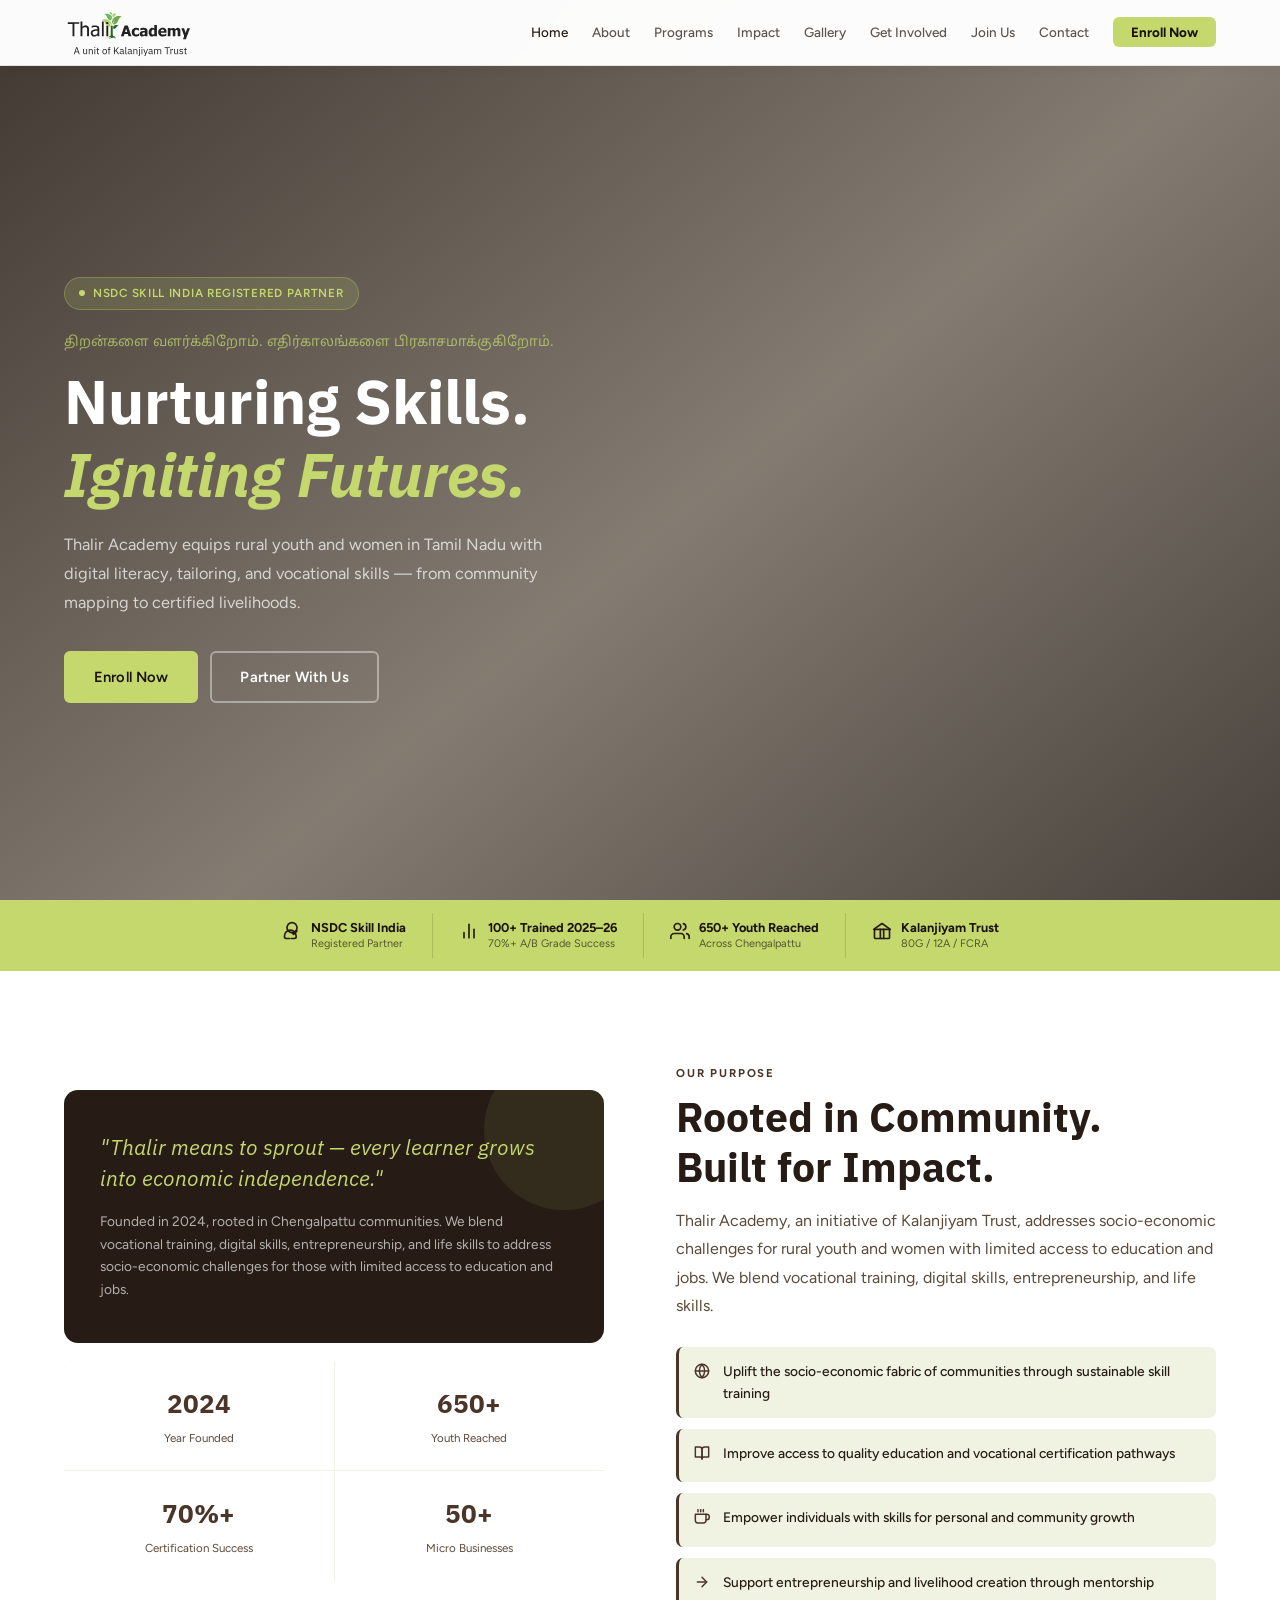
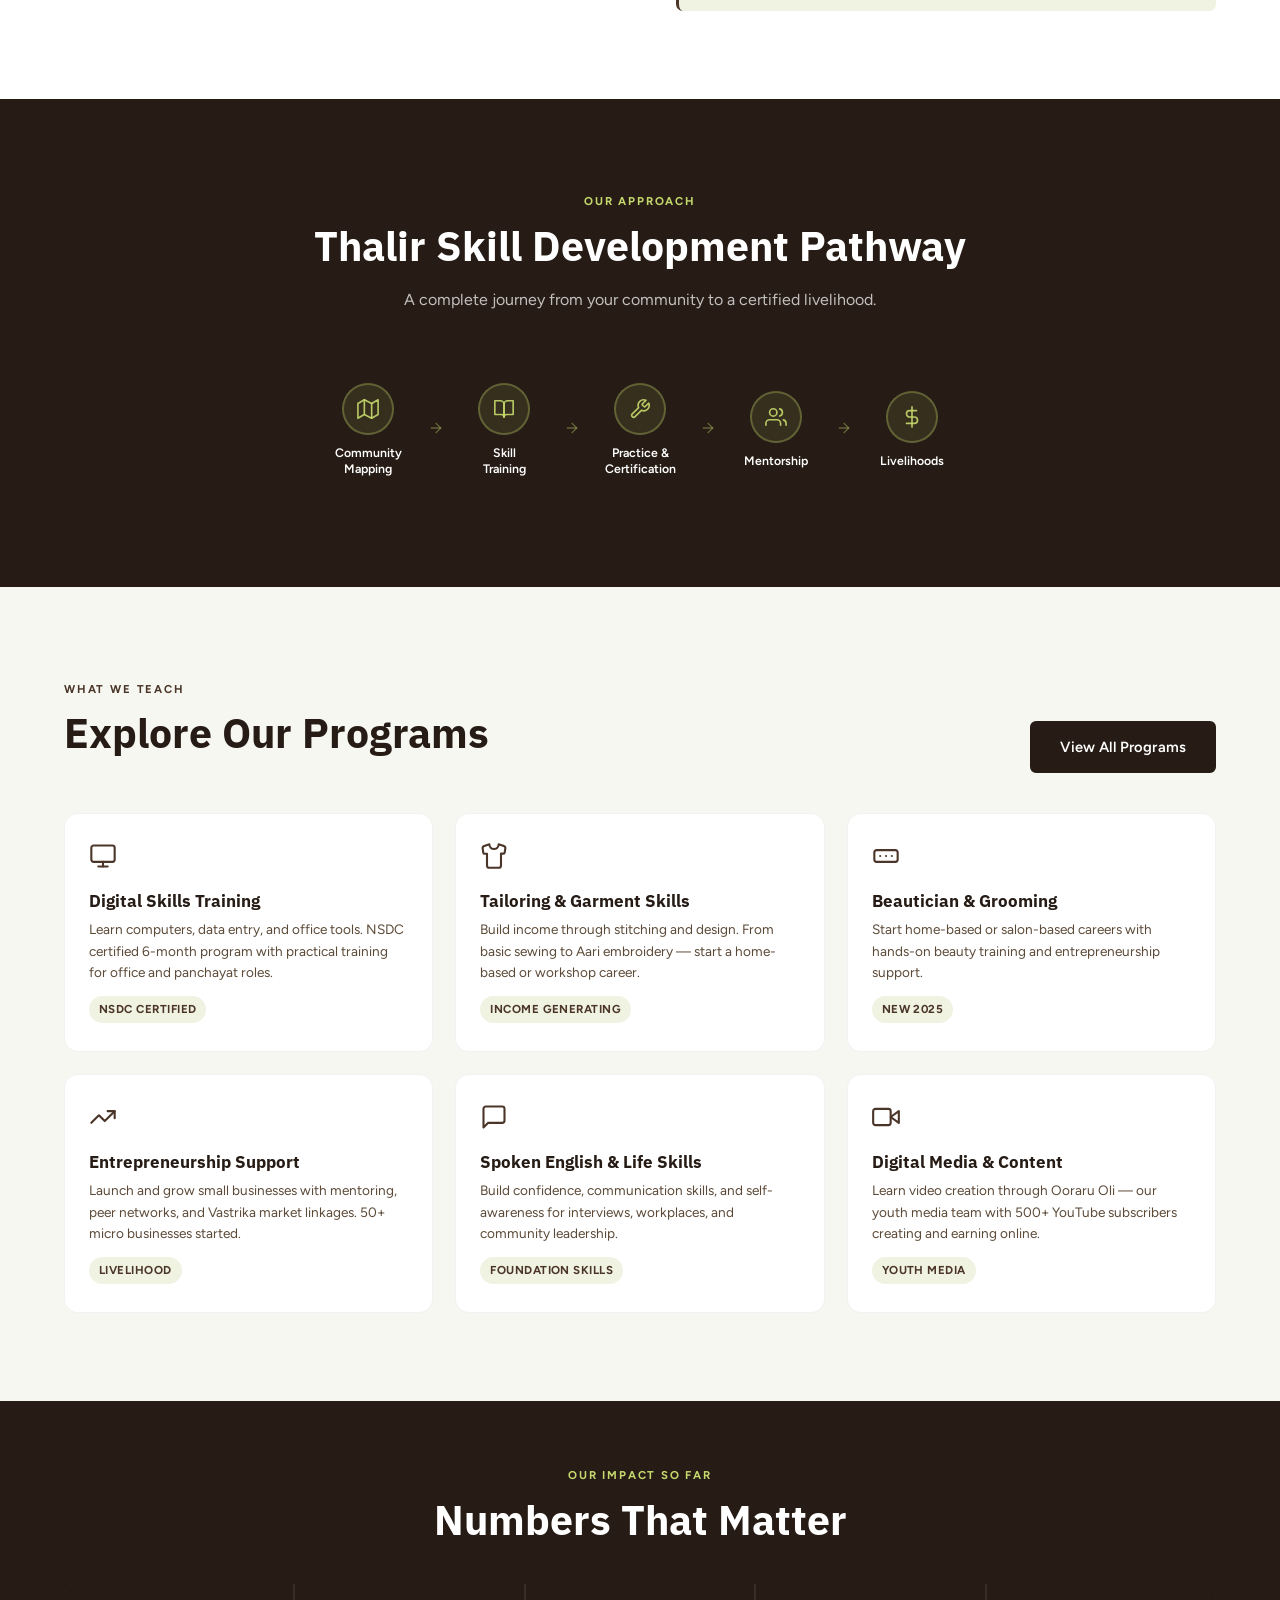
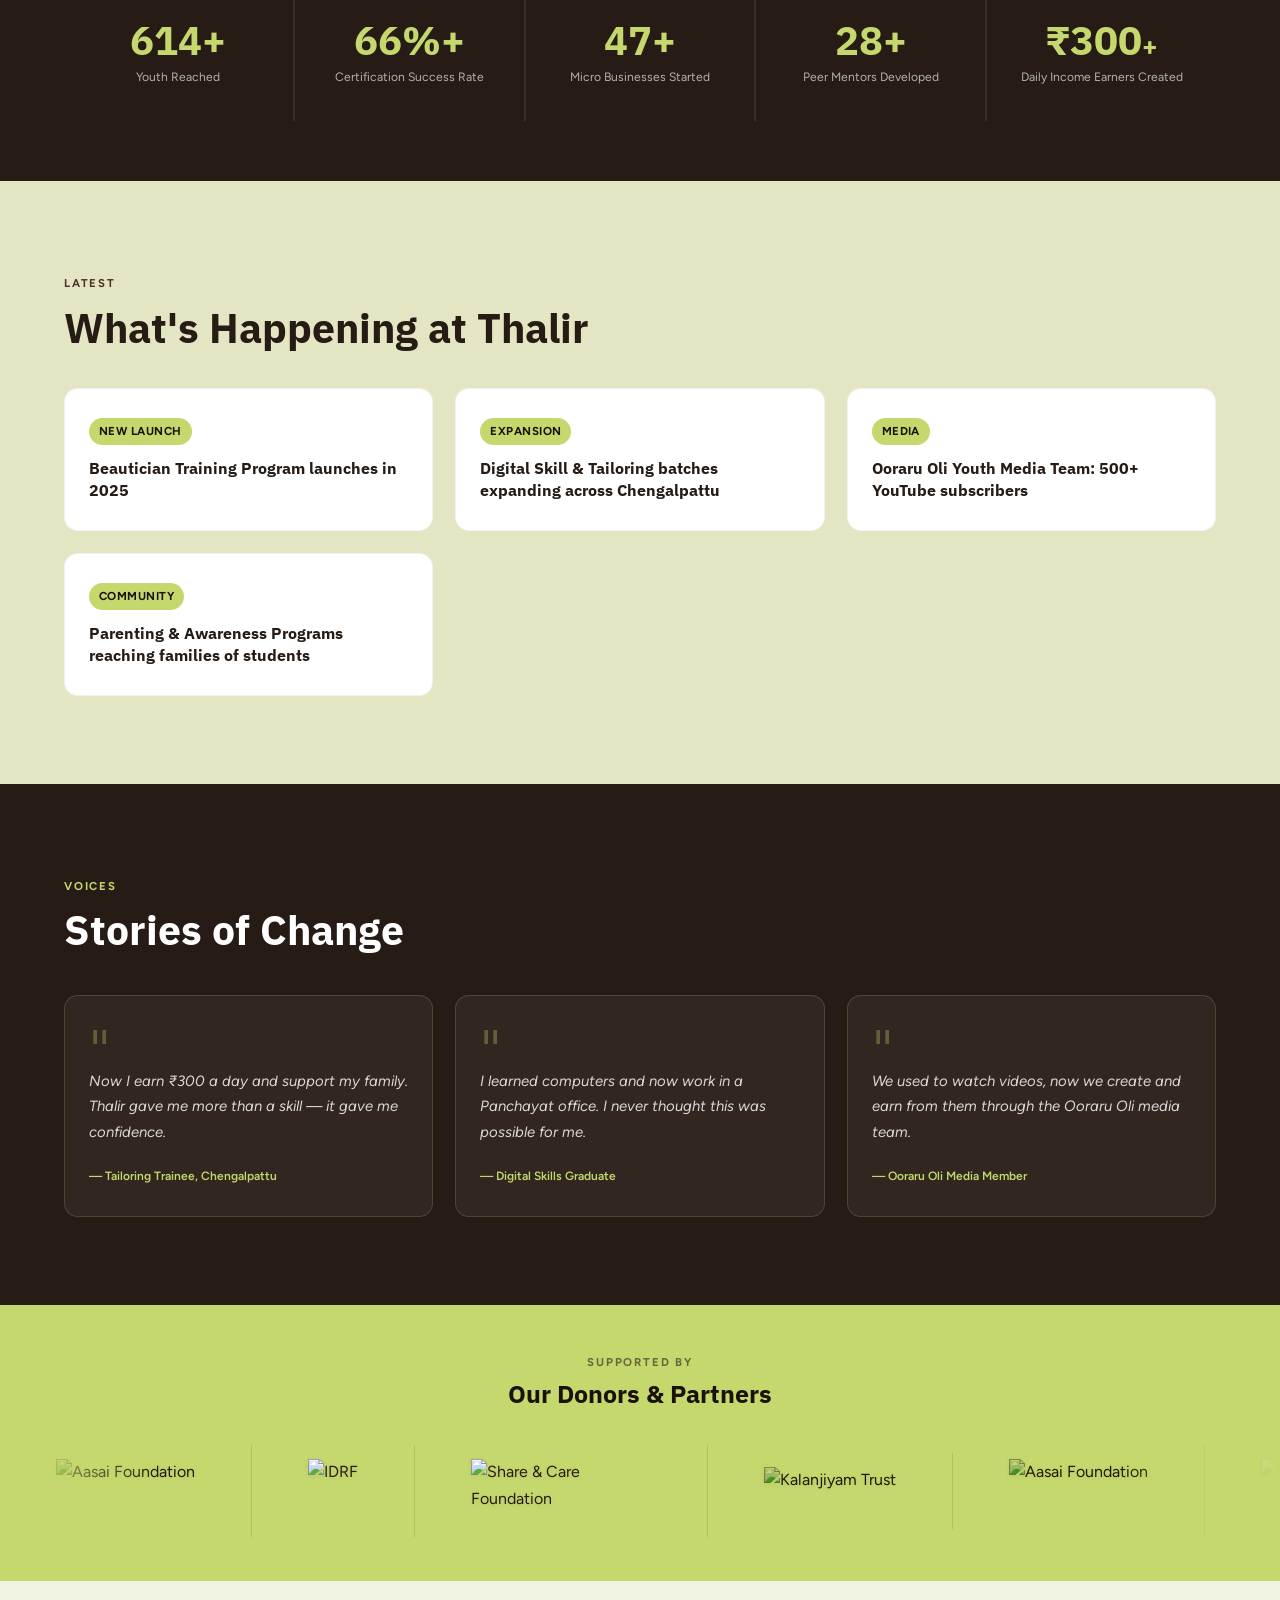
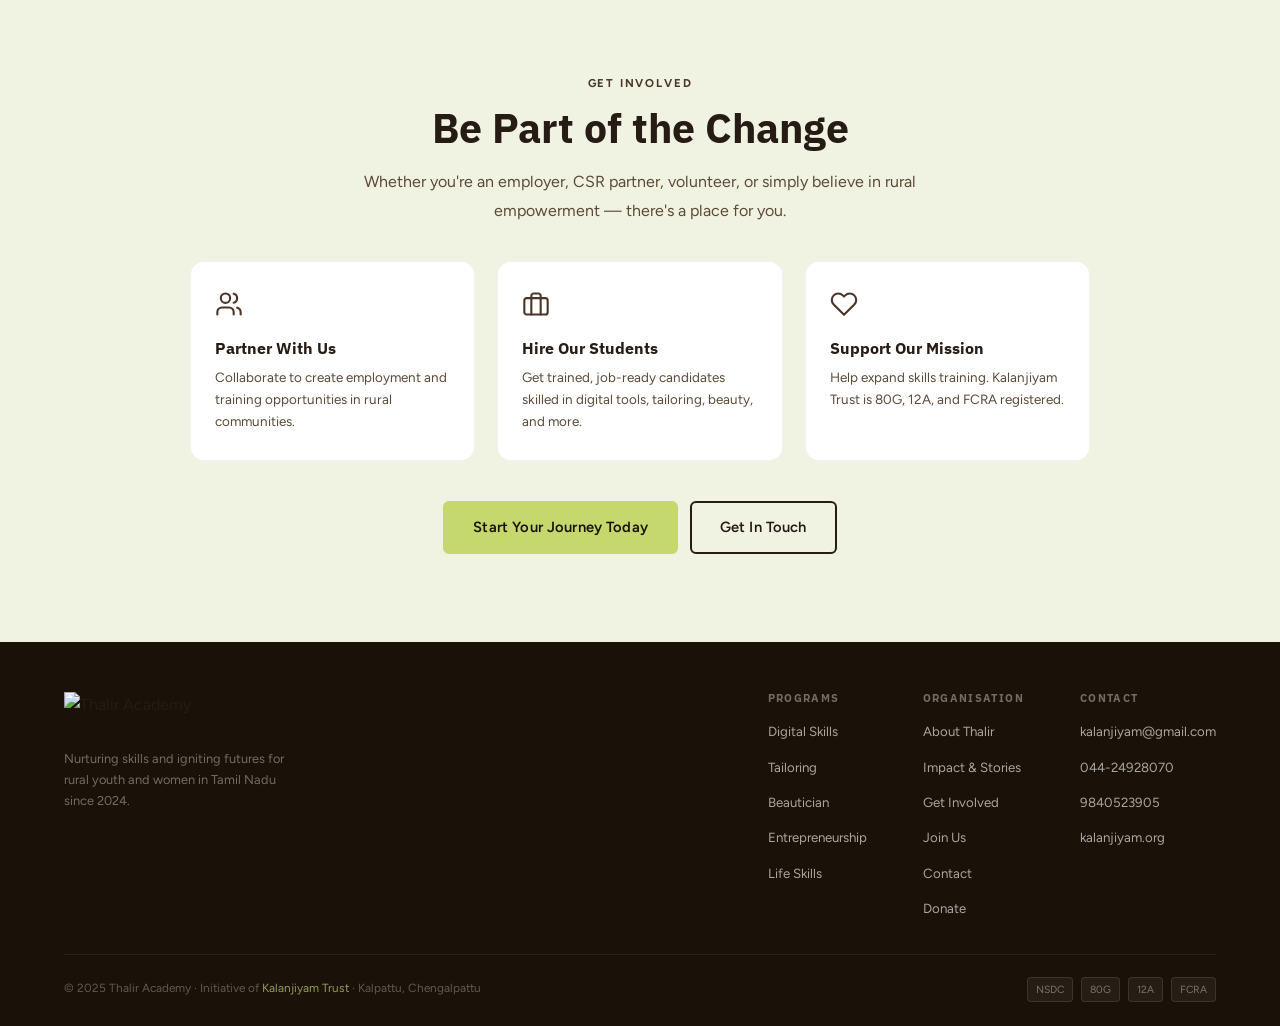
==== index.html @ 5a114d02 "fix: gallery nav logo, add Gallery tab to homepage nav" ====
<!DOCTYPE html>
<html lang="en">
<head>
<meta charset="UTF-8">
<meta name="viewport" content="width=device-width, initial-scale=1.0">
<title>Nurturing Skills. Igniting Futures. | Thalir Academy</title>
<meta name="description" content="Thalir Academy equips rural youth and women in Tamil Nadu with digital literacy, tailoring, and vocational skills for jobs and self-employment.">
<meta name="keywords" content="Thalir Academy, rural skill training Tamil Nadu, NSDC training Chengalpattu, vocational skills Kalanjiyam Trust">
<meta property="og:title" content="Nurturing Skills. Igniting Futures. | Thalir Academy">
<meta property="og:description" content="Thalir Academy equips rural youth and women in Tamil Nadu with digital literacy, tailoring, and vocational skills for jobs and self-employment.">
<meta property="og:type" content="website">
<link rel="preconnect" href="https://fonts.googleapis.com">
<link rel="preconnect" href="https://fonts.googleapis.com">
<link rel="stylesheet" href="assets/css/style.css">

</head>
<body>
<nav>
  <a href="index.html" class="nav-logo">
    <img src="assets/images/thalir-logo-trust.svg" alt="Thalir Academy" class="nav-logo-img">
  </a>
  <ul class="nav-links">
    <li><a href="index.html">Home</a></li>
    <li><a href="pages/about.html">About</a></li>
    <li><a href="pages/programs.html">Programs</a></li>
    <li><a href="pages/impact.html">Impact</a></li>
    <li><a href="pages/gallery.html">Gallery</a></li>
    <li><a href="pages/get-involved.html">Get Involved</a></li>
    <li><a href="pages/join.html">Join Us</a></li>
    <li><a href="pages/connect.html">Contact</a></li>
    <li><a href="pages/join.html#enroll" class="nav-cta">Enroll Now</a></li>
  </ul>
  <button class="nav-toggle" aria-label="Menu"><span></span><span></span><span></span></button>
</nav>

<!-- HERO -->
<section class="hero" id="hero">
  <div style="position:absolute;inset:0;background-image:url('https://thalir-academy-experiment.vercel.app/assets/images/home-hero.jpg');background-size:cover;background-position:center 28%;z-index:0"></div>
  <div class="hero-overlay"></div>
  <div class="hero-content">
    <div class="hero-badge"><span class="pulse"></span> NSDC Skill India Registered Partner</div>
    <span class="hero-tamil tamil">திறன்களை வளர்க்கிறோம். எதிர்காலங்களை பிரகாசமாக்குகிறோம்.</span>
    <h1>Nurturing Skills.<br><em>Igniting Futures.</em></h1>
    <p class="hero-sub">Thalir Academy equips rural youth and women in Tamil Nadu with digital literacy, tailoring, and vocational skills — from community mapping to certified livelihoods.</p>
    <div class="btns">
      <a href="pages/join.html#enroll" class="btn btn-primary">Enroll Now</a>
      <a href="pages/get-involved.html" class="btn btn-outline-light">Partner With Us</a>
    </div>
  </div>
  
</section>

<!-- TRUST STRIP -->
<div class="trust-strip">
  <div class="trust-item"><span class="trust-icon"><svg width="20" height="20" viewBox="0 0 24 24" fill="none" stroke="currentColor" stroke-width="2" stroke-linecap="round" stroke-linejoin="round"><circle cx="12" cy="8" r="6"/><path d="M9 21H5a2 2 0 0 1-2-2v-1a7 7 0 0 1 14 0v1a2 2 0 0 1-2 2h-4"/><polyline points="12 14 14 16 18 12"/></svg></span><div class="trust-text">NSDC Skill India<span>Registered Partner</span></div></div>
  <div class="trust-item"><span class="trust-icon"><svg width="20" height="20" viewBox="0 0 24 24" fill="none" stroke="currentColor" stroke-width="2" stroke-linecap="round" stroke-linejoin="round"><line x1="18" y1="20" x2="18" y2="10"/><line x1="12" y1="20" x2="12" y2="4"/><line x1="6" y1="20" x2="6" y2="14"/></svg></span><div class="trust-text">100+ Trained 2025–26<span>70%+ A/B Grade Success</span></div></div>
  <div class="trust-item"><span class="trust-icon"><svg width="20" height="20" viewBox="0 0 24 24" fill="none" stroke="currentColor" stroke-width="2" stroke-linecap="round" stroke-linejoin="round"><path d="M17 21v-2a4 4 0 0 0-4-4H5a4 4 0 0 0-4 4v2"/><circle cx="9" cy="7" r="4"/><path d="M23 21v-2a4 4 0 0 0-3-3.87"/><path d="M16 3.13a4 4 0 0 1 0 7.75"/></svg></span><div class="trust-text">650+ Youth Reached<span>Across Chengalpattu</span></div></div>
  <div class="trust-item"><span class="trust-icon"><svg width="20" height="20" viewBox="0 0 24 24" fill="none" stroke="currentColor" stroke-width="2" stroke-linecap="round" stroke-linejoin="round"><rect x="3" y="10" width="18" height="11" rx="1"/><path d="M10 21V10"/><path d="M14 21V10"/><path d="M2 10l10-7 10 7"/></svg></span><div class="trust-text">Kalanjiyam Trust<span>80G / 12A / FCRA</span></div></div>
</div>

<!-- PURPOSE -->
<section style="background:white" id="about">
  <div class="purpose-grid" style="display:grid;grid-template-columns:1fr 1fr;gap:72px;align-items:center">
    <div class="reveal">
      <div style="background:var(--primary);border-radius:14px;padding:42px 36px;color:white;position:relative;overflow:hidden">
        <div style="position:absolute;top:-40px;right:-40px;width:160px;height:160px;background:rgba(197,216,109,.08);border-radius:50%"></div>
        <p style="font-family:'IBM Plex Sans',sans-serif;font-size:1.3rem;font-style:italic;color:var(--accent);line-height:1.5;margin-bottom:16px;position:relative;z-index:1">"Thalir means to sprout — every learner grows into economic independence."</p>
        <p style="font-size:.86rem;color:rgba(255,255,255,.65);line-height:1.65;position:relative;z-index:1">Founded in 2024, rooted in Chengalpattu communities. We blend vocational training, digital skills, entrepreneurship, and life skills to address socio-economic challenges for those with limited access to education and jobs.</p>
      </div>
      <div style="display:grid;grid-template-columns:1fr 1fr;gap:1px;background:var(--bg-pale);border-radius:8px;overflow:hidden;margin-top:18px">
        <div style="background:white;padding:22px 16px;text-align:center"><span style="font-family:'IBM Plex Sans',sans-serif;font-size:1.6rem;font-weight:700;color:var(--primary-mid);display:block">2024</span><div style="font-size:.72rem;color:var(--text-light);margin-top:4px">Year Founded</div></div>
        <div style="background:white;padding:22px 16px;text-align:center"><span style="font-family:'IBM Plex Sans',sans-serif;font-size:1.6rem;font-weight:700;color:var(--primary-mid);display:block">650+</span><div style="font-size:.72rem;color:var(--text-light);margin-top:4px">Youth Reached</div></div>
        <div style="background:white;padding:22px 16px;text-align:center"><span style="font-family:'IBM Plex Sans',sans-serif;font-size:1.6rem;font-weight:700;color:var(--primary-mid);display:block">70%+</span><div style="font-size:.72rem;color:var(--text-light);margin-top:4px">Certification Success</div></div>
        <div style="background:white;padding:22px 16px;text-align:center"><span style="font-family:'IBM Plex Sans',sans-serif;font-size:1.6rem;font-weight:700;color:var(--primary-mid);display:block">50+</span><div style="font-size:.72rem;color:var(--text-light);margin-top:4px">Micro Businesses</div></div>
      </div>
    </div>
    <div class="reveal">
      <span class="label">Our Purpose</span>
      <h2 class="section-title">Rooted in Community.<br>Built for Impact.</h2>
      <p class="section-desc">Thalir Academy, an initiative of Kalanjiyam Trust, addresses socio-economic challenges for rural youth and women with limited access to education and jobs. We blend vocational training, digital skills, entrepreneurship, and life skills.</p>
      <div style="display:flex;flex-direction:column;gap:11px;margin-top:26px">
        <div style="display:flex;align-items:flex-start;gap:13px;padding:13px 15px;background:var(--bg-pale);border-radius:7px;border-left:3px solid var(--primary-mid)"><span style="color:var(--primary-mid);flex-shrink:0;margin-top:1px"><svg width="16" height="16" viewBox="0 0 24 24" fill="none" stroke="currentColor" stroke-width="2.2" stroke-linecap="round" stroke-linejoin="round"><circle cx="12" cy="12" r="10"/><line x1="2" y1="12" x2="22" y2="12"/><path d="M12 2a15.3 15.3 0 0 1 4 10 15.3 15.3 0 0 1-4 10 15.3 15.3 0 0 1-4-10 15.3 15.3 0 0 1 4-10z"/></svg></span><span style="font-size:.86rem;font-weight:500">Uplift the socio-economic fabric of communities through sustainable skill training</span></div>
        <div style="display:flex;align-items:flex-start;gap:13px;padding:13px 15px;background:var(--bg-pale);border-radius:7px;border-left:3px solid var(--primary-mid)"><span style="color:var(--primary-mid);flex-shrink:0;margin-top:1px"><svg width="16" height="16" viewBox="0 0 24 24" fill="none" stroke="currentColor" stroke-width="2.2" stroke-linecap="round" stroke-linejoin="round"><path d="M2 3h6a4 4 0 0 1 4 4v14a3 3 0 0 0-3-3H2z"/><path d="M22 3h-6a4 4 0 0 0-4 4v14a3 3 0 0 1 3-3h7z"/></svg></span><span style="font-size:.86rem;font-weight:500">Improve access to quality education and vocational certification pathways</span></div>
        <div style="display:flex;align-items:flex-start;gap:13px;padding:13px 15px;background:var(--bg-pale);border-radius:7px;border-left:3px solid var(--primary-mid)"><span style="color:var(--primary-mid);flex-shrink:0;margin-top:1px"><svg width="16" height="16" viewBox="0 0 24 24" fill="none" stroke="currentColor" stroke-width="2.2" stroke-linecap="round" stroke-linejoin="round"><path d="M18 8h1a4 4 0 0 1 0 8h-1"/><path d="M2 8h16v9a4 4 0 0 1-4 4H6a4 4 0 0 1-4-4V8z"/><line x1="6" y1="1" x2="6" y2="4"/><line x1="10" y1="1" x2="10" y2="4"/><line x1="14" y1="1" x2="14" y2="4"/></svg></span><span style="font-size:.86rem;font-weight:500">Empower individuals with skills for personal and community growth</span></div>
        <div style="display:flex;align-items:flex-start;gap:13px;padding:13px 15px;background:var(--bg-pale);border-radius:7px;border-left:3px solid var(--primary-mid)"><span style="color:var(--primary-mid);flex-shrink:0;margin-top:1px"><svg width="16" height="16" viewBox="0 0 24 24" fill="none" stroke="currentColor" stroke-width="2.2" stroke-linecap="round" stroke-linejoin="round"><line x1="5" y1="12" x2="19" y2="12"/><polyline points="12 5 19 12 12 19"/></svg></span><span style="font-size:.86rem;font-weight:500">Support entrepreneurship and livelihood creation through mentorship</span></div>
      </div>
    </div>
  </div>
</section>

<!-- PATHWAY -->
<section style="background:var(--primary);text-align:center">
  <span class="label light">Our Approach</span>
  <h2 class="section-title light">Thalir Skill Development Pathway</h2>
  <p class="section-desc light" style="margin:0 auto 46px">A complete journey from your community to a certified livelihood.</p>
  <div class="pathway-row">
    <div class="pathway-step"><div class="pathway-num"><svg width="22" height="22" viewBox="0 0 24 24" fill="none" stroke="rgba(197,216,109,0.9)" stroke-width="1.8" stroke-linecap="round" stroke-linejoin="round"><polygon points="1 6 1 22 8 18 16 22 23 18 23 2 16 6 8 2 1 6"/><line x1="8" y1="2" x2="8" y2="18"/><line x1="16" y1="6" x2="16" y2="22"/></svg></div><div class="pathway-label">Community<br>Mapping</div></div>
    <div class="pathway-arrow"><svg width="16" height="16" viewBox="0 0 24 24" fill="none" stroke="rgba(197,216,109,0.38)" stroke-width="2" stroke-linecap="round" stroke-linejoin="round"><line x1="5" y1="12" x2="19" y2="12"/><polyline points="12 5 19 12 12 19"/></svg></div>
    <div class="pathway-step"><div class="pathway-num"><svg width="22" height="22" viewBox="0 0 24 24" fill="none" stroke="rgba(197,216,109,0.9)" stroke-width="1.8" stroke-linecap="round" stroke-linejoin="round"><path d="M2 3h6a4 4 0 0 1 4 4v14a3 3 0 0 0-3-3H2z"/><path d="M22 3h-6a4 4 0 0 0-4 4v14a3 3 0 0 1 3-3h7z"/></svg></div><div class="pathway-label">Skill<br>Training</div></div>
    <div class="pathway-arrow"><svg width="16" height="16" viewBox="0 0 24 24" fill="none" stroke="rgba(197,216,109,0.38)" stroke-width="2" stroke-linecap="round" stroke-linejoin="round"><line x1="5" y1="12" x2="19" y2="12"/><polyline points="12 5 19 12 12 19"/></svg></div>
    <div class="pathway-step"><div class="pathway-num"><svg width="22" height="22" viewBox="0 0 24 24" fill="none" stroke="rgba(197,216,109,0.9)" stroke-width="1.8" stroke-linecap="round" stroke-linejoin="round"><path d="M14.7 6.3a1 1 0 0 0 0 1.4l1.6 1.6a1 1 0 0 0 1.4 0l3.77-3.77a6 6 0 0 1-7.94 7.94l-6.91 6.91a2.12 2.12 0 0 1-3-3l6.91-6.91a6 6 0 0 1 7.94-7.94l-3.76 3.76z"/></svg></div><div class="pathway-label">Practice &<br>Certification</div></div>
    <div class="pathway-arrow"><svg width="16" height="16" viewBox="0 0 24 24" fill="none" stroke="rgba(197,216,109,0.38)" stroke-width="2" stroke-linecap="round" stroke-linejoin="round"><line x1="5" y1="12" x2="19" y2="12"/><polyline points="12 5 19 12 12 19"/></svg></div>
    <div class="pathway-step"><div class="pathway-num"><svg width="22" height="22" viewBox="0 0 24 24" fill="none" stroke="rgba(197,216,109,0.9)" stroke-width="1.8" stroke-linecap="round" stroke-linejoin="round"><path d="M17 21v-2a4 4 0 0 0-4-4H5a4 4 0 0 0-4 4v2"/><circle cx="9" cy="7" r="4"/><path d="M23 21v-2a4 4 0 0 0-3-3.87"/><path d="M16 3.13a4 4 0 0 1 0 7.75"/></svg></div><div class="pathway-label">Mentorship</div></div>
    <div class="pathway-arrow"><svg width="16" height="16" viewBox="0 0 24 24" fill="none" stroke="rgba(197,216,109,0.38)" stroke-width="2" stroke-linecap="round" stroke-linejoin="round"><line x1="5" y1="12" x2="19" y2="12"/><polyline points="12 5 19 12 12 19"/></svg></div>
    <div class="pathway-step"><div class="pathway-num"><svg width="22" height="22" viewBox="0 0 24 24" fill="none" stroke="rgba(197,216,109,0.9)" stroke-width="1.8" stroke-linecap="round" stroke-linejoin="round"><line x1="12" y1="1" x2="12" y2="23"/><path d="M17 5H9.5a3.5 3.5 0 0 0 0 7h5a3.5 3.5 0 0 1 0 7H6"/></svg></div><div class="pathway-label">Livelihoods</div></div>
  </div>
</section>

<!-- PROGRAMS SNAPSHOT -->
<section id="programs">
  <div style="display:flex;align-items:flex-end;justify-content:space-between;flex-wrap:wrap;gap:18px;margin-bottom:40px">
    <div><span class="label">What We Teach</span><h2 class="section-title">Explore Our Programs</h2></div>
    <a href="pages/programs.html" class="btn btn-dark">View All Programs</a>
  </div>
  <div class="grid-auto">
    <div class="card card-line reveal"><span style="display:block;margin-bottom:12px;color:var(--primary-mid)"><svg width="28" height="28" viewBox="0 0 24 24" fill="none" stroke="currentColor" stroke-width="1.8" stroke-linecap="round" stroke-linejoin="round"><rect x="2" y="3" width="20" height="14" rx="2"/><line x1="8" y1="21" x2="16" y2="21"/><line x1="12" y1="17" x2="12" y2="21"/></svg></span><h3 style="font-size:1.05rem;font-weight:700;margin-bottom:8px">Digital Skills Training</h3><p style="font-size:.85rem;color:var(--text-light);line-height:1.6">Learn computers, data entry, and office tools. NSDC certified 6-month program with practical training for office and panchayat roles.</p><span class="chip" style="margin-top:12px">NSDC Certified</span></div>
    <div class="card card-line reveal"><span style="display:block;margin-bottom:12px;color:var(--primary-mid)"><svg width="28" height="28" viewBox="0 0 24 24" fill="none" stroke="currentColor" stroke-width="1.8" stroke-linecap="round" stroke-linejoin="round"><path d="M20.38 3.46 16 2a4 4 0 0 1-8 0L3.62 3.46a2 2 0 0 0-1.34 2.23l.58 3.57a1 1 0 0 0 .99.84H6v10c0 1.1.9 2 2 2h8a2 2 0 0 0 2-2V10h2.15a1 1 0 0 0 .99-.84l.58-3.57a2 2 0 0 0-1.34-2.23z"/></svg></span><h3 style="font-size:1.05rem;font-weight:700;margin-bottom:8px">Tailoring & Garment Skills</h3><p style="font-size:.85rem;color:var(--text-light);line-height:1.6">Build income through stitching and design. From basic sewing to Aari embroidery — start a home-based or workshop career.</p><span class="chip" style="margin-top:12px">Income Generating</span></div>
    <div class="card card-line reveal"><span style="display:block;margin-bottom:12px;color:var(--primary-mid)"><svg width="28" height="28" viewBox="0 0 24 24" fill="none" stroke="currentColor" stroke-width="1.8" stroke-linecap="round" stroke-linejoin="round"><path d="M20 7H4a2 2 0 0 0-2 2v6a2 2 0 0 0 2 2h16a2 2 0 0 0 2-2V9a2 2 0 0 0-2-2z"/><path d="M12 12h.01"/><path d="M17 12h.01"/><path d="M7 12h.01"/></svg></span><h3 style="font-size:1.05rem;font-weight:700;margin-bottom:8px">Beautician & Grooming</h3><p style="font-size:.85rem;color:var(--text-light);line-height:1.6">Start home-based or salon-based careers with hands-on beauty training and entrepreneurship support.</p><span class="chip" style="margin-top:12px">New 2025</span></div>
    <div class="card card-line reveal"><span style="display:block;margin-bottom:12px;color:var(--primary-mid)"><svg width="28" height="28" viewBox="0 0 24 24" fill="none" stroke="currentColor" stroke-width="1.8" stroke-linecap="round" stroke-linejoin="round"><polyline points="22 7 13.5 15.5 8.5 10.5 2 17"/><polyline points="16 7 22 7 22 13"/></svg></span><h3 style="font-size:1.05rem;font-weight:700;margin-bottom:8px">Entrepreneurship Support</h3><p style="font-size:.85rem;color:var(--text-light);line-height:1.6">Launch and grow small businesses with mentoring, peer networks, and Vastrika market linkages. 50+ micro businesses started.</p><span class="chip" style="margin-top:12px">Livelihood</span></div>
    <div class="card card-line reveal"><span style="display:block;margin-bottom:12px;color:var(--primary-mid)"><svg width="28" height="28" viewBox="0 0 24 24" fill="none" stroke="currentColor" stroke-width="1.8" stroke-linecap="round" stroke-linejoin="round"><path d="M21 15a2 2 0 0 1-2 2H7l-4 4V5a2 2 0 0 1 2-2h14a2 2 0 0 1 2 2z"/></svg></span><h3 style="font-size:1.05rem;font-weight:700;margin-bottom:8px">Spoken English & Life Skills</h3><p style="font-size:.85rem;color:var(--text-light);line-height:1.6">Build confidence, communication skills, and self-awareness for interviews, workplaces, and community leadership.</p><span class="chip" style="margin-top:12px">Foundation Skills</span></div>
    <div class="card card-line reveal"><span style="display:block;margin-bottom:12px;color:var(--primary-mid)"><svg width="28" height="28" viewBox="0 0 24 24" fill="none" stroke="currentColor" stroke-width="1.8" stroke-linecap="round" stroke-linejoin="round"><polygon points="23 7 16 12 23 17 23 7"/><rect x="1" y="5" width="15" height="14" rx="2" ry="2"/></svg></span><h3 style="font-size:1.05rem;font-weight:700;margin-bottom:8px">Digital Media & Content</h3><p style="font-size:.85rem;color:var(--text-light);line-height:1.6">Learn video creation through Ooraru Oli — our youth media team with 500+ YouTube subscribers creating and earning online.</p><span class="chip" style="margin-top:12px">Youth Media</span></div>
  </div>
</section>

<!-- IMPACT COUNTERS -->
<div class="stats-band">
  <div style="text-align:center;margin-bottom:40px">
    <span class="label light">Our Impact So Far</span>
    <h2 class="section-title light">Numbers That Matter</h2>
  </div>
  <div class="stats-grid">
    <div class="stat-item"><span class="stat-num"><span class="counter" data-target="650" data-suffix="+">0+</span></span><div class="stat-label">Youth Reached</div></div>
    <div class="stat-item"><span class="stat-num"><span class="counter" data-target="70" data-suffix="%+">0%+</span></span><div class="stat-label">Certification Success Rate</div></div>
    <div class="stat-item"><span class="stat-num"><span class="counter" data-target="50" data-suffix="+">0+</span></span><div class="stat-label">Micro Businesses Started</div></div>
    <div class="stat-item"><span class="stat-num"><span class="counter" data-target="30" data-suffix="+">0+</span></span><div class="stat-label">Peer Mentors Developed</div></div>
    <div class="stat-item"><span class="stat-num">₹300<span style="font-size:1.6rem">+</span></span><div class="stat-label">Daily Income Earners Created</div></div>
  </div>
</div>

<!-- NEWS -->
<section style="background:var(--bg-alt)">
  <span class="label">Latest</span>
  <h2 class="section-title" style="margin-bottom:36px">What's Happening at Thalir</h2>
  <div class="grid-auto">
    <div class="card reveal"><span class="chip accent" style="margin-bottom:12px">New Launch</span><h3 style="font-size:.97rem;font-weight:700;line-height:1.45">Beautician Training Program launches in 2025</h3></div>
    <div class="card reveal"><span class="chip accent" style="margin-bottom:12px">Expansion</span><h3 style="font-size:.97rem;font-weight:700;line-height:1.45">Digital Skill & Tailoring batches expanding across Chengalpattu</h3></div>
    <div class="card reveal"><span class="chip accent" style="margin-bottom:12px">Media</span><h3 style="font-size:.97rem;font-weight:700;line-height:1.45">Ooraru Oli Youth Media Team: 500+ YouTube subscribers</h3></div>
    <div class="card reveal"><span class="chip accent" style="margin-bottom:12px">Community</span><h3 style="font-size:.97rem;font-weight:700;line-height:1.45">Parenting & Awareness Programs reaching families of students</h3></div>
  </div>
</section>

<!-- TESTIMONIALS -->
<section style="background:var(--primary)">
  <span class="label light">Voices</span>
  <h2 class="section-title light" style="margin-bottom:40px">Stories of Change</h2>
  <div class="grid-auto">
    <div style="background:rgba(255,255,255,.05);border:1px solid rgba(197,216,109,.18);border-radius:14px;padding:28px 24px" class="reveal">
      <div style="font-family:'IBM Plex Sans',sans-serif;font-size:3.2rem;line-height:1;color:var(--accent);opacity:.32;margin-bottom:-6px">"</div>
      <p style="font-size:.93rem;line-height:1.72;color:rgba(255,255,255,.82);font-style:italic;margin-bottom:16px">Now I earn ₹300 a day and support my family. Thalir gave me more than a skill — it gave me confidence.</p>
      <span style="font-size:.75rem;color:var(--accent);font-weight:600">— Tailoring Trainee, Chengalpattu</span>
    </div>
    <div style="background:rgba(255,255,255,.05);border:1px solid rgba(197,216,109,.18);border-radius:14px;padding:28px 24px" class="reveal">
      <div style="font-family:'IBM Plex Sans',sans-serif;font-size:3.2rem;line-height:1;color:var(--accent);opacity:.32;margin-bottom:-6px">"</div>
      <p style="font-size:.93rem;line-height:1.72;color:rgba(255,255,255,.82);font-style:italic;margin-bottom:16px">I learned computers and now work in a Panchayat office. I never thought this was possible for me.</p>
      <span style="font-size:.75rem;color:var(--accent);font-weight:600">— Digital Skills Graduate</span>
    </div>
    <div style="background:rgba(255,255,255,.05);border:1px solid rgba(197,216,109,.18);border-radius:14px;padding:28px 24px" class="reveal">
      <div style="font-family:'IBM Plex Sans',sans-serif;font-size:3.2rem;line-height:1;color:var(--accent);opacity:.32;margin-bottom:-6px">"</div>
      <p style="font-size:.93rem;line-height:1.72;color:rgba(255,255,255,.82);font-style:italic;margin-bottom:16px">We used to watch videos, now we create and earn from them through the Ooraru Oli media team.</p>
      <span style="font-size:.75rem;color:var(--accent);font-weight:600">— Ooraru Oli Media Member</span>
    </div>
  </div>
</section>

<!-- DONOR STRIP -->
<style>
.donor-strip{background:#C5D86D;padding:48px 0 44px;overflow:hidden}
.donor-strip-header{text-align:center;margin-bottom:36px;padding:0 5%}
.ds-label{display:block;font-family:'Figtree',sans-serif;font-size:.71rem;font-weight:700;letter-spacing:.16em;text-transform:uppercase;color:rgba(38,28,21,.6);margin-bottom:8px}
.ds-title{font-family:'IBM Plex Sans',sans-serif;font-size:1.55rem;font-weight:700;color:#1a1208;margin:0}
.slider-wrap{width:100%;overflow:hidden;position:relative}
.slider-wrap::before,.slider-wrap::after{content:'';position:absolute;top:0;bottom:0;width:160px;z-index:2;pointer-events:none}
.slider-wrap::before{left:0;background:linear-gradient(to right,#C5D86D,transparent)}
.slider-wrap::after{right:0;background:linear-gradient(to left,#C5D86D,transparent)}
.slider-inner{display:flex;align-items:center;width:max-content;animation:ticker 28s linear infinite}
.slider-inner:hover{animation-play-state:paused}
@keyframes ticker{from{transform:translateX(0)}to{transform:translateX(-50%)}}
.donor-item{display:flex;align-items:center;justify-content:center;padding:14px 56px;border-right:1px solid rgba(38,28,21,.12)}
.donor-item:last-child{border-right:none}
.donor-item img{height:64px;width:auto;max-width:180px;object-fit:contain;transition:transform .3s ease}
.donor-item:hover img{transform:scale(1.07)}
.donor-aasai img{mix-blend-mode:multiply}
.donor-kalanjiyam img{mix-blend-mode:multiply;height:48px}
</style>
<section class="donor-strip">
  <div class="donor-strip-header">
    <span class="ds-label">Supported By</span>
    <h2 class="ds-title">Our Donors &amp; Partners</h2>
  </div>
  <div class="slider-wrap">
    <div class="slider-inner">
      <div class="donor-item donor-aasai"><img src="https://thalir-academy-experiment.vercel.app/assets/images/aasai.png" alt="Aasai Foundation"></div>
      <div class="donor-item"><img src="https://thalir-academy-experiment.vercel.app/assets/images/idrf.svg" alt="IDRF"></div>
      <div class="donor-item"><img src="https://thalir-academy-experiment.vercel.app/assets/images/sharecare.svg" alt="Share &amp; Care Foundation"></div>
      <div class="donor-item donor-kalanjiyam"><img src="https://thalir-academy-experiment.vercel.app/assets/images/kalanjiyam-trust.png" alt="Kalanjiyam Trust"></div>
      <div class="donor-item donor-aasai"><img src="https://thalir-academy-experiment.vercel.app/assets/images/aasai.png" alt="Aasai Foundation"></div>
      <div class="donor-item"><img src="https://thalir-academy-experiment.vercel.app/assets/images/idrf.svg" alt="IDRF"></div>
      <div class="donor-item"><img src="https://thalir-academy-experiment.vercel.app/assets/images/sharecare.svg" alt="Share &amp; Care Foundation"></div>
      <div class="donor-item donor-kalanjiyam"><img src="https://thalir-academy-experiment.vercel.app/assets/images/kalanjiyam-trust.png" alt="Kalanjiyam Trust"></div>
      <div class="donor-item donor-aasai"><img src="https://thalir-academy-experiment.vercel.app/assets/images/aasai.png" alt="Aasai Foundation"></div>
      <div class="donor-item"><img src="https://thalir-academy-experiment.vercel.app/assets/images/idrf.svg" alt="IDRF"></div>
      <div class="donor-item"><img src="https://thalir-academy-experiment.vercel.app/assets/images/sharecare.svg" alt="Share &amp; Care Foundation"></div>
      <div class="donor-item donor-kalanjiyam"><img src="https://thalir-academy-experiment.vercel.app/assets/images/kalanjiyam-trust.png" alt="Kalanjiyam Trust"></div>
    </div>
  </div>
</section>

<!-- GET INVOLVED CTA -->
<section style="background:var(--bg-pale);text-align:center">
  <span class="label">Get Involved</span>
  <h2 class="section-title">Be Part of the Change</h2>
  <p class="section-desc" style="margin:0 auto 36px">Whether you're an employer, CSR partner, volunteer, or simply believe in rural empowerment — there's a place for you.</p>
  <div class="grid-auto" style="max-width:900px;margin:0 auto 40px">
    <a href="pages/get-involved.html#partner" class="card" style="text-align:left;display:block"><span style="display:block;margin-bottom:12px;color:var(--primary-mid)"><svg width="28" height="28" viewBox="0 0 24 24" fill="none" stroke="currentColor" stroke-width="1.8" stroke-linecap="round" stroke-linejoin="round"><path d="M16 21v-2a4 4 0 0 0-4-4H6a4 4 0 0 0-4 4v2"/><circle cx="9" cy="7" r="4"/><path d="M22 21v-2a4 4 0 0 0-3-3.87"/><path d="M16 3.13a4 4 0 0 1 0 7.75"/></svg></span><h3 style="font-size:1rem;font-weight:700;margin-bottom:8px">Partner With Us</h3><p style="font-size:.84rem;color:var(--text-light)">Collaborate to create employment and training opportunities in rural communities.</p></a>
    <a href="pages/get-involved.html#hire" class="card" style="text-align:left;display:block"><span style="display:block;margin-bottom:12px;color:var(--primary-mid)"><svg width="28" height="28" viewBox="0 0 24 24" fill="none" stroke="currentColor" stroke-width="1.8" stroke-linecap="round" stroke-linejoin="round"><rect x="2" y="7" width="20" height="14" rx="2"/><path d="M16 21V5a2 2 0 0 0-2-2h-4a2 2 0 0 0-2 2v16"/></svg></span><h3 style="font-size:1rem;font-weight:700;margin-bottom:8px">Hire Our Students</h3><p style="font-size:.84rem;color:var(--text-light)">Get trained, job-ready candidates skilled in digital tools, tailoring, beauty, and more.</p></a>
    <a href="pages/donate.html" class="card" style="text-align:left;display:block"><span style="display:block;margin-bottom:12px;color:var(--primary-mid)"><svg width="28" height="28" viewBox="0 0 24 24" fill="none" stroke="currentColor" stroke-width="1.8" stroke-linecap="round" stroke-linejoin="round"><path d="M20.84 4.61a5.5 5.5 0 0 0-7.78 0L12 5.67l-1.06-1.06a5.5 5.5 0 0 0-7.78 7.78l1.06 1.06L12 21.23l7.78-7.78 1.06-1.06a5.5 5.5 0 0 0 0-7.78z"/></svg></span><h3 style="font-size:1rem;font-weight:700;margin-bottom:8px">Support Our Mission</h3><p style="font-size:.84rem;color:var(--text-light)">Help expand skills training. Kalanjiyam Trust is 80G, 12A, and FCRA registered.</p></a>
  </div>
  <div class="btns" style="justify-content:center">
    <a href="pages/join.html#enroll" class="btn btn-primary">Start Your Journey Today</a>
    <a href="pages/connect.html" class="btn btn-outline-dark">Get In Touch</a>
  </div>
</section>

<footer>
  <div class="footer-top">
    <div>
      <div><img src="https://thalir-academy-experiment.vercel.app/assets/images/thalir-logo-white.svg" alt="Thalir Academy" class="footer-logo-img"></div>
      <p class="footer-tagline">Nurturing skills and igniting futures for rural youth and women in Tamil Nadu since 2024.</p>
    </div>
    <div class="footer-links">
      <div class="footer-col"><h4>Programs</h4><ul>
        <li><a href="pages/programs.html">Digital Skills</a></li>
        <li><a href="pages/programs.html">Tailoring</a></li>
        <li><a href="pages/programs.html">Beautician</a></li>
        <li><a href="pages/programs.html">Entrepreneurship</a></li>
        <li><a href="pages/programs.html">Life Skills</a></li>
      </ul></div>
      <div class="footer-col"><h4>Organisation</h4><ul>
        <li><a href="pages/about.html">About Thalir</a></li>
        <li><a href="pages/impact.html">Impact & Stories</a></li>
        <li><a href="pages/get-involved.html">Get Involved</a></li>
        <li><a href="pages/join.html">Join Us</a></li>
        <li><a href="pages/connect.html">Contact</a></li>
        <li><a href="pages/donate.html">Donate</a></li>
      </ul></div>
      <div class="footer-col"><h4>Contact</h4><ul>
        <li><a href="mailto:kalanjiyam@gmail.com">kalanjiyam@gmail.com</a></li>
        <li><a href="tel:04424928070">044-24928070</a></li>
        <li><a href="tel:9840523905">9840523905</a></li>
        <li><a href="http://www.kalanjiyam.org" target="_blank">kalanjiyam.org</a></li>
      </ul></div>
    </div>
  </div>
  <div class="footer-bottom">
    <p>© 2025 Thalir Academy · Initiative of <a href="http://www.kalanjiyam.org">Kalanjiyam Trust</a> · Kalpattu, Chengalpattu</p>
    <div class="reg-badges"><span class="reg-badge">NSDC</span><span class="reg-badge">80G</span><span class="reg-badge">12A</span><span class="reg-badge">FCRA</span></div>
  </div>
</footer>
<script src="assets/js/main.js"></script>
</body>
</html>
---- assets/css/style.css ----
/* ============================================================
   THALIR ACADEMY — Earth & Lime Theme
   #C5D86D Lime Cream | #261C15 Coffee Bean | #F7F7F2 Porcelain | #E4E6C3 Beige
   Fonts: IBM Plex Sans (headings) + Figtree (body)
   ============================================================ */
@import url('https://fonts.googleapis.com/css2?family=IBM+Plex+Sans:ital,wght@0,300;0,400;0,500;0,600;0,700;1,400&family=Figtree:wght@300;400;500;600;700&family=Noto+Sans+Tamil:wght@400;600&display=swap');

/* ---- TOKENS ---- */
:root {
  --primary:      #261C15;
  --primary-mid:  #4a3528;
  --accent:       #C5D86D;
  --accent-dark:  #a0b840;
  --accent-light: #d8e88a;
  --bg:           #F7F7F2;
  --bg-alt:       #E4E6C3;
  --bg-pale:      #f0f2e2;
  --dark:         #1a1208;
  --text:         #261C15;
  --text-light:   #5c4a38;
  --white:        #ffffff;
  --radius:       6px;
  --radius-lg:    14px;
  --shadow-sm:    0 2px 8px rgba(38,28,21,.08);
  --shadow-md:    0 8px 28px rgba(38,28,21,.13);
  --shadow-lg:    0 18px 50px rgba(38,28,21,.18);
}

/* ---- RESET ---- */
*,*::before,*::after{box-sizing:border-box;margin:0;padding:0}
html{scroll-behavior:smooth}
body{font-family:'Figtree',sans-serif;background:var(--bg);color:var(--text);overflow-x:hidden;line-height:1.65}
img{max-width:100%;display:block}
a{text-decoration:none;color:inherit}
ul{list-style:none}
button{font-family:'Figtree',sans-serif;cursor:pointer}

/* ---- TYPE ---- */
h1,h2,h3,h4,h5{font-family:'IBM Plex Sans',sans-serif;line-height:1.2;color:var(--primary)}
.tamil{font-family:'Noto Sans Tamil',sans-serif}

/* ---- LAYOUT ---- */
.container{max-width:1180px;margin:0 auto;padding:0 5%}
section{padding:88px 5%}

/* ---- LABELS ---- */
.label{display:inline-block;font-size:.71rem;font-weight:700;letter-spacing:.16em;text-transform:uppercase;color:var(--primary-mid);margin-bottom:10px}
.label.light{color:var(--accent)}
.label.lime{color:var(--accent-dark)}

/* ---- SECTION TITLES ---- */
.section-title{font-size:clamp(1.9rem,3.2vw,2.7rem);font-weight:700;margin-bottom:16px}
.section-title.light{color:var(--white)}
.section-desc{font-size:1rem;line-height:1.78;color:var(--text-light);max-width:580px}
.section-desc.light{color:rgba(255,255,255,.72)}
.section-desc.wide{max-width:760px}

/* ---- BUTTONS ---- */
.btn{display:inline-block;padding:12px 28px;border-radius:var(--radius);font-family:'Figtree',sans-serif;font-weight:600;font-size:.92rem;transition:all .25s;border:2px solid transparent;letter-spacing:.01em}
.btn-primary{background:var(--accent);color:var(--dark);border-color:var(--accent)}
.btn-primary:hover{background:var(--accent-light);border-color:var(--accent-light);transform:translateY(-2px);box-shadow:var(--shadow-sm)}
.btn-dark{background:var(--primary);color:var(--white);border-color:var(--primary)}
.btn-dark:hover{background:var(--primary-mid);transform:translateY(-2px)}
.btn-outline-light{background:transparent;color:var(--white);border-color:rgba(255,255,255,.4)}
.btn-outline-light:hover{border-color:var(--white);background:rgba(255,255,255,.1);transform:translateY(-2px)}
.btn-outline-dark{background:transparent;color:var(--primary);border-color:var(--primary)}
.btn-outline-dark:hover{background:var(--primary);color:var(--white);transform:translateY(-2px)}
.btn-sm{padding:9px 20px;font-size:.83rem}
.btns{display:flex;gap:12px;flex-wrap:wrap;align-items:center}

/* ============================================================  NAV */
nav{position:fixed;top:0;left:0;right:0;z-index:200;background:rgba(255,255,255,.98);backdrop-filter:blur(14px);height:66px;padding:0 5%;display:flex;align-items:center;justify-content:space-between;border-bottom:1px solid rgba(38,28,21,.1);box-shadow:0 2px 12px rgba(38,28,21,.06)}
.nav-logo{display:flex;align-items:center;gap:11px}
.nav-logo-text{display:flex;flex-direction:column;gap:2px}
.nav-logo-sub{font-size:.65rem;color:var(--text-light);font-weight:500;letter-spacing:.02em}
.logo-mark{width:38px;height:38px;background:linear-gradient(135deg,var(--accent),var(--accent-dark));border-radius:50%;display:flex;align-items:center;justify-content:center;font-size:17px;flex-shrink:0}
.logo-text .main{font-family:'IBM Plex Sans',sans-serif;font-size:1.08rem;font-weight:700;color:var(--white);display:block;line-height:1}
.logo-text .sub{font-size:.58rem;color:rgba(197,216,109,.8);letter-spacing:.09em;text-transform:uppercase}
.nav-logo-img{height:52px;width:auto;display:block;object-fit:contain}
.footer-logo-img{height:44px;width:auto;display:block;object-fit:contain;margin-bottom:4px}
.nav-links{display:flex;align-items:center;gap:24px}
.nav-links a{color:rgba(38,28,21,.75);font-size:.84rem;font-weight:500;transition:color .2s;white-space:nowrap}
.nav-links a:hover,.nav-links a.active{color:var(--primary)}
.nav-cta{background:var(--accent)!important;color:var(--dark)!important;padding:7px 18px;border-radius:var(--radius);font-weight:700!important}
.nav-cta:hover{background:var(--accent-light)!important}
.nav-toggle{display:none;background:none;border:none;padding:4px}
.nav-toggle span{display:block;width:22px;height:2px;background:var(--primary);margin:5px 0;transition:all .3s;border-radius:2px}

/* ============================================================  HERO SLIDESHOW */
.hero{min-height:100vh;position:relative;display:flex;align-items:center;overflow:hidden;padding:80px 5% 0}
.hero-slides{position:absolute;inset:0;z-index:0}
.hero-slide{position:absolute;inset:0;background-size:cover;background-position:center;opacity:0;transition:opacity 1.2s ease}
.hero-slide.active{opacity:1;animation:kenBurns 8s ease forwards}
@keyframes kenBurns{from{transform:scale(1)}to{transform:scale(1.06)}}
.hero-overlay{position:absolute;inset:0;z-index:1;background:linear-gradient(140deg,rgba(38,28,21,.88) 0%,rgba(55,42,28,.60) 55%,rgba(28,20,14,.80) 100%)}
.hero-content{position:relative;z-index:3;max-width:640px;animation:fadeUp .85s ease both}
@keyframes fadeUp{from{opacity:0;transform:translateY(28px)}to{opacity:1;transform:translateY(0)}}
.hero-badge{display:inline-flex;align-items:center;gap:8px;background:rgba(197,216,109,.14);border:1px solid rgba(197,216,109,.3);color:var(--accent);padding:6px 14px;border-radius:100px;font-size:.73rem;font-weight:600;letter-spacing:.06em;text-transform:uppercase;margin-bottom:22px}
.hero-badge .pulse{width:6px;height:6px;background:var(--accent);border-radius:50%;animation:blink 2s infinite;flex-shrink:0}
@keyframes blink{0%,100%{opacity:1;transform:scale(1)}50%{opacity:.4;transform:scale(1.5)}}
.hero-tamil{font-size:.86rem;color:rgba(197,216,109,.72);margin-bottom:10px;display:block}
.hero h1{font-size:clamp(2.6rem,4.8vw,4.2rem);font-weight:700;color:var(--white);margin-bottom:18px}
.hero h1 em{font-style:italic;color:var(--accent)}
.hero-sub{font-size:1.02rem;line-height:1.78;color:rgba(255,255,255,.72);margin-bottom:34px;max-width:510px}
.hero-dots{position:absolute;bottom:30px;left:50%;transform:translateX(-50%);z-index:3;display:flex;gap:9px}
.dot{width:9px;height:9px;border-radius:50%;background:rgba(255,255,255,.3);border:none;transition:all .3s;padding:0}
.dot.active{background:var(--accent);transform:scale(1.35)}

/* ============================================================  TRUST STRIP */
.trust-strip{background:var(--accent);padding:13px 5%;display:flex;align-items:center;justify-content:center;flex-wrap:wrap}
.trust-item{display:flex;align-items:center;gap:9px;padding:7px 26px;border-right:1px solid rgba(0,0,0,.13)}
.trust-item:last-child{border-right:none}
.trust-icon{font-size:1.15rem}
.trust-text{font-size:.8rem;font-weight:700;color:var(--dark);line-height:1.3}
.trust-text span{display:block;font-weight:400;font-size:.68rem;opacity:.65}

/* ============================================================  PAGE HERO (inner pages) */
.page-hero{background:var(--primary);padding:120px 5% 72px;position:relative;overflow:hidden}
.page-hero::after{content:'';position:absolute;top:-60px;right:-60px;width:300px;height:300px;background:rgba(197,216,109,.06);border-radius:50%}
.page-hero-label{display:inline-block;font-size:.7rem;font-weight:700;letter-spacing:.15em;text-transform:uppercase;color:var(--accent);opacity:.8;margin-bottom:14px}
.page-hero h1{font-size:clamp(2.2rem,4vw,3.2rem);font-weight:700;color:var(--white);margin-bottom:16px;max-width:700px}
.page-hero p{font-size:1.02rem;color:rgba(255,255,255,.7);max-width:600px;line-height:1.75;margin-bottom:28px}

/* ============================================================  CARDS */
.card{background:var(--white);border-radius:var(--radius-lg);padding:28px 24px;border:1px solid rgba(0,0,0,.05);transition:all .3s;position:relative;overflow:hidden}
.card:hover{transform:translateY(-4px);box-shadow:var(--shadow-md)}
.card-line::after{content:'';position:absolute;bottom:0;left:0;right:0;height:3px;background:linear-gradient(90deg,var(--primary),var(--accent));transform:scaleX(0);transform-origin:left;transition:transform .3s}
.card-line:hover::after{transform:scaleX(1)}

/* ============================================================  GRID UTILS */
.grid-2{display:grid;grid-template-columns:1fr 1fr;gap:28px}
.grid-3{display:grid;grid-template-columns:repeat(3,1fr);gap:22px}
.grid-4{display:grid;grid-template-columns:repeat(4,1fr);gap:22px}
.grid-auto{display:grid;grid-template-columns:repeat(auto-fill,minmax(280px,1fr));gap:22px}

/* ============================================================  COUNTER */
.counter{display:inline-block}
.counter.pop{animation:cPop .15s ease}
@keyframes cPop{0%{transform:scale(1)}50%{transform:scale(1.13);color:var(--accent)}100%{transform:scale(1)}}

/* ============================================================  FORMS */
.form-group{margin-bottom:20px}
.form-group label{display:block;font-size:.84rem;font-weight:600;margin-bottom:7px;color:var(--primary)}
.form-group input,.form-group select,.form-group textarea{width:100%;padding:11px 14px;border:1.5px solid rgba(38,28,21,.18);border-radius:var(--radius);font-family:'Figtree',sans-serif;font-size:.9rem;color:var(--text);background:var(--white);transition:border-color .2s;outline:none}
.form-group input:focus,.form-group select:focus,.form-group textarea:focus{border-color:var(--accent-dark)}
.form-group textarea{resize:vertical;min-height:110px}
.form-row{display:grid;grid-template-columns:1fr 1fr;gap:16px}
.checkbox-group{display:flex;align-items:flex-start;gap:10px;margin-top:4px}
.checkbox-group input[type=checkbox]{width:16px;height:16px;margin-top:3px;accent-color:var(--accent-dark);flex-shrink:0}
.checkbox-group label{font-size:.84rem;color:var(--text-light)}
.form-success{display:none;background:var(--bg-pale);border:1.5px solid var(--accent-dark);border-radius:var(--radius);padding:20px 24px;text-align:center}
.form-success.show{display:block}
.form-success h4{font-size:1.1rem;color:var(--primary);margin-bottom:8px}
.form-success p{font-size:.9rem;color:var(--text-light)}
.form-section-title{font-family:'IBM Plex Sans',sans-serif;font-size:1rem;font-weight:700;color:var(--primary);margin:24px 0 14px;padding-bottom:8px;border-bottom:1.5px solid var(--bg-alt)}

/* ============================================================  FAQ */
.faq-item{border-bottom:1px solid rgba(38,28,21,.1);padding:18px 0}
.faq-q{display:flex;justify-content:space-between;align-items:center;cursor:pointer;font-weight:600;font-size:.95rem;gap:16px}
.faq-q:hover{color:var(--primary-mid)}
.faq-icon{flex-shrink:0;width:22px;height:22px;background:var(--bg-pale);border-radius:50%;display:flex;align-items:center;justify-content:center;font-size:.75rem;transition:transform .3s}
.faq-item.open .faq-icon{transform:rotate(45deg)}
.faq-a{max-height:0;overflow:hidden;transition:max-height .35s ease,padding .35s}
.faq-item.open .faq-a{max-height:400px;padding-top:12px}
.faq-a p{font-size:.9rem;line-height:1.7;color:var(--text-light)}

/* ============================================================  TABS */
.tabs{display:flex;gap:8px;flex-wrap:wrap;margin-bottom:32px}
.tab-btn{padding:8px 20px;border-radius:100px;border:1.5px solid rgba(38,28,21,.15);background:transparent;font-size:.82rem;font-weight:600;color:var(--text-light);transition:all .2s}
.tab-btn.active,.tab-btn:hover{background:var(--primary);color:var(--white);border-color:var(--primary)}
.tab-pane{display:none}
.tab-pane.active{display:block}

/* ============================================================  TIMELINE */
.timeline{position:relative;padding-left:32px}
.timeline::before{content:'';position:absolute;left:8px;top:0;bottom:0;width:2px;background:var(--bg-alt)}
.timeline-item{position:relative;margin-bottom:30px}
.timeline-item::before{content:'';position:absolute;left:-28px;top:5px;width:14px;height:14px;border-radius:50%;background:var(--accent);border:3px solid var(--white);box-shadow:0 0 0 2px var(--accent-dark)}
.timeline-year{font-size:.75rem;font-weight:700;letter-spacing:.1em;color:var(--accent-dark);text-transform:uppercase;margin-bottom:4px}
.timeline-content h4{font-size:1rem;font-weight:700;margin-bottom:6px}
.timeline-content p{font-size:.87rem;color:var(--text-light);line-height:1.6}

/* ============================================================  STATS BAND */
.stats-band{background:var(--primary);padding:60px 5%}
.stats-grid{display:grid;grid-template-columns:repeat(5,1fr);gap:2px;background:rgba(255,255,255,.08);border-radius:var(--radius-lg);overflow:hidden}
.stat-item{background:var(--primary);padding:36px 20px;text-align:center;transition:background .2s}
.stat-item:hover{background:var(--primary-mid)}
.stat-num{font-family:'IBM Plex Sans',sans-serif;font-size:2.5rem;font-weight:900;color:var(--accent);line-height:1;display:block}
.stat-label{font-size:.76rem;color:rgba(255,255,255,.65);margin-top:8px;line-height:1.4}

/* ============================================================  PATHWAY */
.pathway-row{display:flex;align-items:center;justify-content:center;flex-wrap:wrap;gap:0;max-width:900px;margin:0 auto}
.pathway-step{display:flex;flex-direction:column;align-items:center;gap:10px;padding:22px 16px;min-width:120px}
.pathway-num{width:52px;height:52px;background:rgba(197,216,109,.1);border:2px solid rgba(197,216,109,.3);border-radius:50%;display:flex;align-items:center;justify-content:center;font-size:1.2rem;transition:all .3s}
.pathway-step:hover .pathway-num{background:rgba(197,216,109,.22);border-color:var(--accent);transform:scale(1.1)}
.pathway-label{font-size:.77rem;font-weight:600;color:var(--white);text-align:center;line-height:1.3}
.pathway-arrow{color:rgba(197,216,109,.38);font-size:1.3rem;flex-shrink:0}

/* ============================================================  FOOTER */
footer{background:var(--dark);padding:50px 5% 24px}
.footer-top{display:flex;align-items:flex-start;justify-content:space-between;flex-wrap:wrap;gap:44px;padding-bottom:32px;border-bottom:1px solid rgba(255,255,255,.07);margin-bottom:22px}
.footer-tagline{font-size:.8rem;color:rgba(255,255,255,.38);margin-top:12px;max-width:240px;line-height:1.65}
.footer-links{display:flex;gap:56px;flex-wrap:wrap}
.footer-col h4{color:rgba(255,255,255,.38);font-size:.66rem;text-transform:uppercase;letter-spacing:.13em;margin-bottom:14px}
.footer-col ul{display:flex;flex-direction:column;gap:9px}
.footer-col ul a{color:rgba(255,255,255,.62);font-size:.83rem;transition:color .2s}
.footer-col ul a:hover{color:var(--accent)}
.footer-bottom{display:flex;align-items:center;justify-content:space-between;flex-wrap:wrap;gap:12px}
.footer-bottom p{font-size:.74rem;color:rgba(255,255,255,.3)}
.footer-bottom a{color:rgba(197,216,109,.7)}
.reg-badges{display:flex;gap:8px;flex-wrap:wrap}
.reg-badge{font-size:.65rem;background:rgba(255,255,255,.05);border:1px solid rgba(255,255,255,.1);color:rgba(255,255,255,.38);padding:3px 8px;border-radius:4px}

/* ============================================================  REVEAL */
.reveal{opacity:0;transform:translateY(22px);transition:opacity .6s ease,transform .6s ease}
.reveal.visible{opacity:1;transform:translateY(0)}

/* ============================================================  CHIPS */
.chip{display:inline-block;font-size:.72rem;font-weight:700;letter-spacing:.04em;text-transform:uppercase;color:var(--primary-mid);background:var(--bg-pale);padding:4px 10px;border-radius:100px}
.chip.accent{color:var(--dark);background:var(--accent)}
.chip.dark{color:var(--accent);background:rgba(197,216,109,.15);border:1px solid rgba(197,216,109,.25)}

/* ============================================================  STORY CARDS */
.story-card{background:var(--white);border-radius:var(--radius-lg);padding:30px 26px;border-left:4px solid var(--accent);box-shadow:var(--shadow-sm)}
.story-name{font-family:'IBM Plex Sans',sans-serif;font-size:1.05rem;font-weight:700;margin-bottom:4px}
.story-role{font-size:.77rem;color:var(--accent-dark);font-weight:600;text-transform:uppercase;letter-spacing:.06em;margin-bottom:14px}
.story-text{font-size:.89rem;color:var(--text-light);line-height:1.72}

/* ============================================================  RESPONSIVE */
@media(max-width:900px){
  .grid-2,.grid-3,.grid-4{grid-template-columns:1fr}
  .form-row{grid-template-columns:1fr}
  .footer-links{gap:28px}
  .nav-links{display:none}
  .nav-links.open{display:flex;flex-direction:column;position:absolute;top:66px;left:0;right:0;background:rgba(255,255,255,.98);padding:20px 5%;gap:16px;border-bottom:1px solid rgba(38,28,21,.1);box-shadow:0 8px 20px rgba(38,28,21,.08)}
  .nav-toggle{display:block}
  .pathway-arrow{display:none}
  .trust-item{padding:7px 14px}
  .stats-grid{grid-template-columns:1fr 1fr}
  .nav-logo-text{display:none}
}
@media(max-width:560px){
  section{padding:56px 5%}
  .stats-grid{grid-template-columns:1fr 1fr}
  /* Trust strip: 2x2 on mobile */
  .trust-strip{display:grid;grid-template-columns:1fr 1fr;gap:0;padding:0}
  .trust-item{padding:12px 10px;border-right:none;border-bottom:1px solid rgba(0,0,0,.1);border-right:1px solid rgba(0,0,0,.1);justify-content:flex-start}
  .trust-item:nth-child(2n){border-right:none}
  .trust-item:nth-child(3),.trust-item:nth-child(4){border-bottom:none}
  /* Purpose section: single column */
  .purpose-grid{grid-template-columns:1fr !important}
  /* Stats: 2 cols, last item full width */
  .stats-grid{grid-template-columns:1fr 1fr}
  .stat-item:last-child:nth-child(odd){grid-column:1/-1}
  /* Nav logo text: hide on very small */
  .nav-logo-text{display:none}
  /* Pathway: wrap into rows nicely */
  .pathway-row{gap:8px}
  .pathway-step{min-width:80px;padding:12px 8px}
  .pathway-num{width:44px;height:44px}
  /* Footer */
  .footer-top{flex-direction:column}
  .footer-links{flex-direction:column;gap:20px}
}

/* ============================================================
   DONOR STRIP
   ============================================================ */
.donor-strip {
  background: var(--accent);
  padding: 48px 0 44px;
  overflow: hidden;
}
.donor-strip-header {
  text-align: center;
  margin-bottom: 36px;
  padding: 0 5%;
}
.donor-strip-header .ds-label {
  display: block;
  font-family: 'Figtree', sans-serif;
  font-size: .71rem; font-weight: 700;
  letter-spacing: .16em; text-transform: uppercase;
  color: rgba(38,28,21,.6); margin-bottom: 8px;
}
.donor-strip-header h2 {
  font-family: 'IBM Plex Sans', sans-serif;
  font-size: 1.55rem; font-weight: 700; color: var(--dark);
}
.slider-wrap { width: 100%; overflow: hidden; position: relative; }
.slider-wrap::before,
.slider-wrap::after {
  content: ''; position: absolute; top: 0; bottom: 0;
  width: 160px; z-index: 2; pointer-events: none;
}
.slider-wrap::before { left: 0; background: linear-gradient(to right, var(--accent), transparent); }
.slider-wrap::after  { right: 0; background: linear-gradient(to left,  var(--accent), transparent); }
.slider-inner {
  display: flex; align-items: center;
  width: max-content;
  animation: ticker 24s linear infinite;
}
.slider-inner:hover { animation-play-state: paused; }
@keyframes ticker {
  from { transform: translateX(0); }
  to   { transform: translateX(-50%); }
}
.donor-item {
  display: flex; align-items: center; justify-content: center;
  padding: 12px 64px;
  border-right: 1px solid rgba(38,28,21,.12);
}
.donor-item:last-child { border-right: none; }
.donor-item img {
  height: 70px; width: auto; max-width: 200px; object-fit: contain;
  transition: transform .3s, filter .3s;
  filter: drop-shadow(0 1px 2px rgba(0,0,0,.07));
}
.donor-item:hover img { transform: scale(1.07); filter: drop-shadow(0 2px 6px rgba(0,0,0,.15)); }

/* ── PHOTO HERO ── */
.page-hero {
  position: relative; min-height: 540px;
  display: flex; align-items: center;
  padding: 140px 5% 90px; overflow: hidden;
}
.page-hero-bg {
  position: absolute; inset: 0; z-index: 0;
  background-size: cover; background-position: center 35%;
}
.page-hero-bg::after {
  content: ''; position: absolute; inset: 0;
  background: linear-gradient(110deg,
    rgba(26,18,8,.88) 0%,
    rgba(26,18,8,.68) 50%,
    rgba(26,18,8,.45) 100%);
}
.page-hero-bg::before {
  content: ''; position: absolute;
  top: 0; bottom: 0; left: 0;
  width: 5px; background: #C5D86D; z-index: 2;
}
.page-hero-content { position: relative; z-index: 2; max-width: 680px; }
.page-hero-label {
  display: inline-block; font-size: .7rem; font-weight: 700;
  letter-spacing: .18em; text-transform: uppercase;
  color: #C5D86D; background: rgba(197,216,109,.12);
  border: 1px solid rgba(197,216,109,.3);
  padding: 5px 14px; border-radius: 100px; margin-bottom: 18px;
}
.page-hero h1 {
  font-family: 'IBM Plex Sans', sans-serif;
  font-size: clamp(2.2rem, 4vw, 3.4rem); font-weight: 700;
  color: #fff; line-height: 1.12; margin-bottom: 16px;
  text-shadow: 0 2px 16px rgba(0,0,0,.35);
}
.page-hero p {
  font-size: 1.05rem; color: rgba(255,255,255,.82);
  line-height: 1.72; margin-bottom: 32px; max-width: 560px;
}
/* Photo section styles */
.photo-section-img {
  width: 100%; border-radius: 14px; object-fit: cover;
  box-shadow: 0 12px 40px rgba(38,28,21,.18);
  display: block;
}
.why-grid {
  display: grid; grid-template-columns: repeat(4, 1fr); gap: 18px; margin-top: 32px;
}
.why-card {
  background: white; border-radius: 12px; padding: 24px 18px; text-align: center;
  border: 1px solid rgba(0,0,0,.06); border-top: 3px solid #C5D86D;
  box-shadow: 0 2px 12px rgba(38,28,21,.07);
}
.why-icon { margin-bottom: 14px; display:flex; justify-content:center; }
.why-card p { font-size: .84rem; color: #5c4a38; line-height: 1.55; }
.core-values {
  display: grid; grid-template-columns: repeat(5, 1fr); gap: 16px; margin-top: 32px;
}
.cv-item {
  background: rgba(197,216,109,.12); border: 1px solid rgba(197,216,109,.25);
  border-radius: 10px; padding: 20px 14px; text-align: center;
}
.cv-item .cv-icon { font-size: 1.6rem; margin-bottom: 8px; }
.cv-item .cv-label { font-size: .78rem; font-weight: 700; color: #261C15; text-transform: uppercase; letter-spacing: .06em; }
@media(max-width:900px) {
  .why-grid { grid-template-columns: 1fr 1fr; }
  .core-values { grid-template-columns: 1fr 1fr; }
}
@media(max-width:560px) {
  .why-grid, .core-values { grid-template-columns: 1fr; }
}
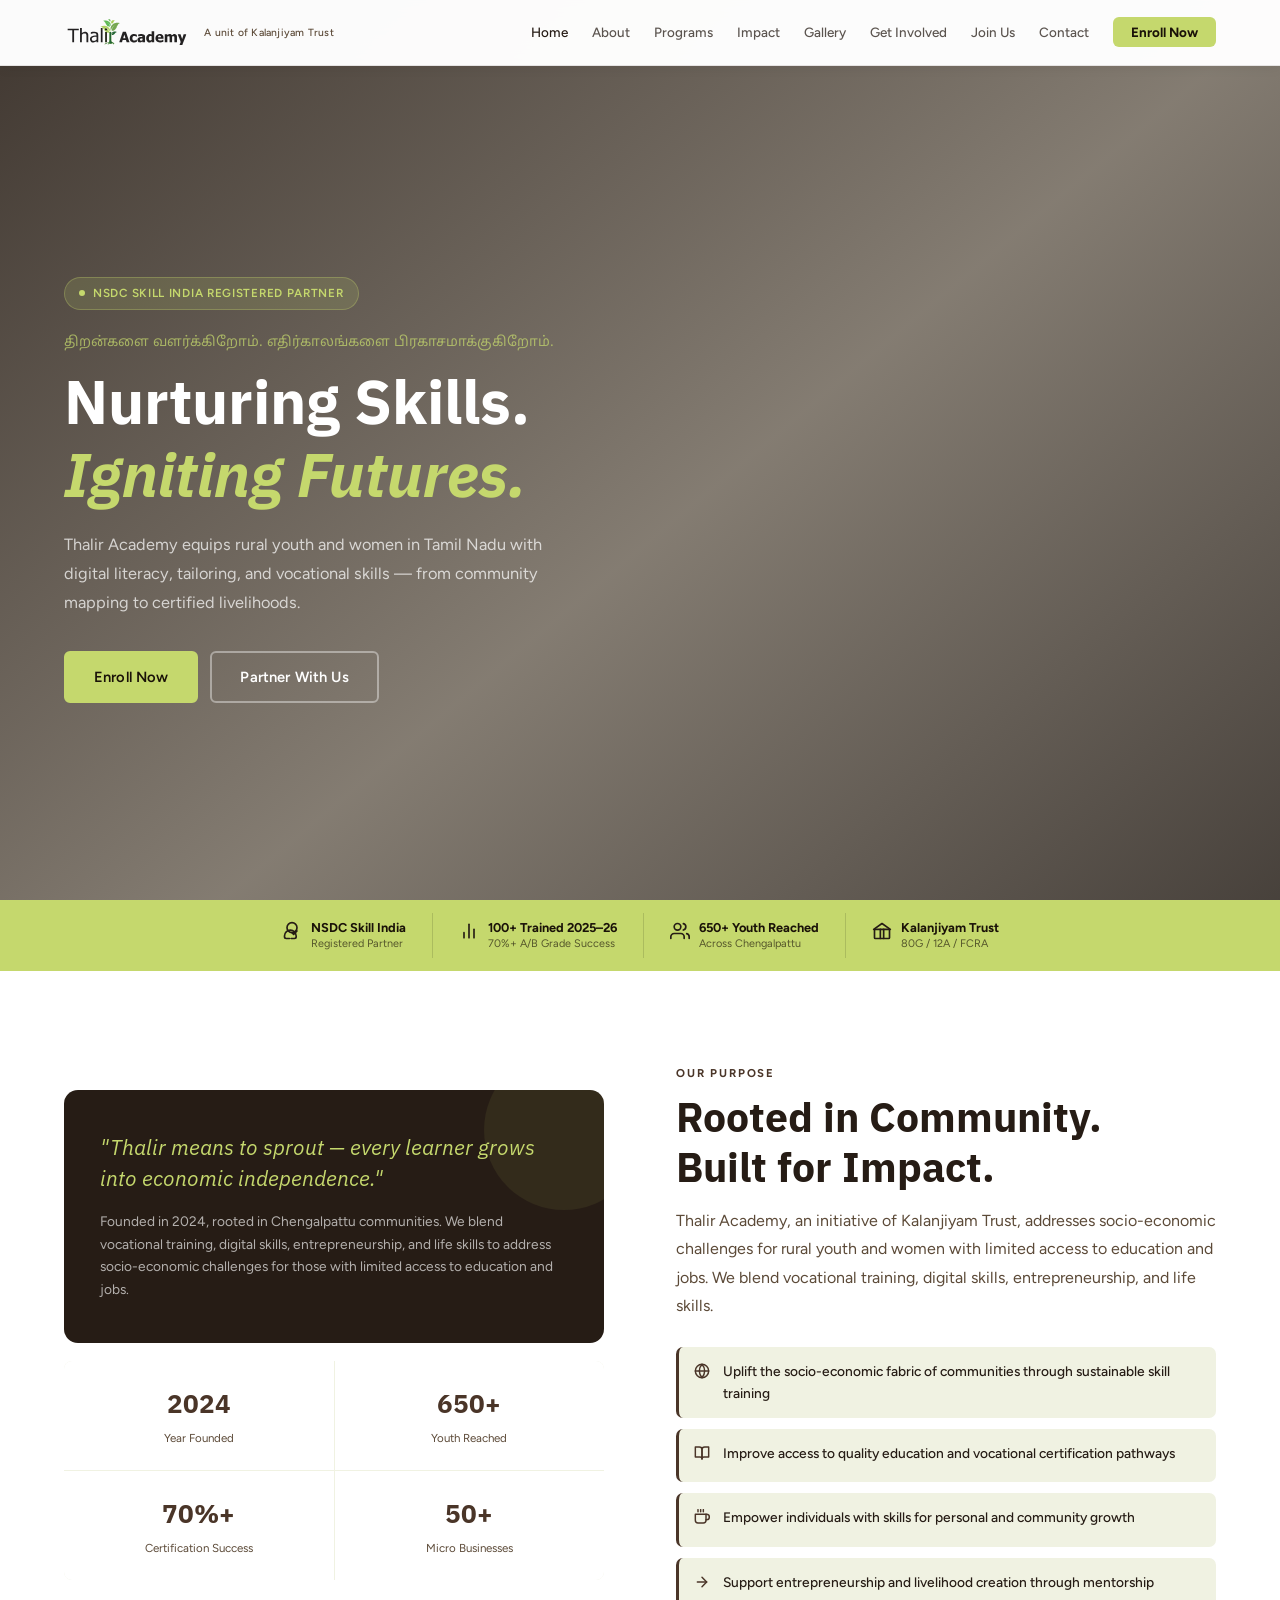
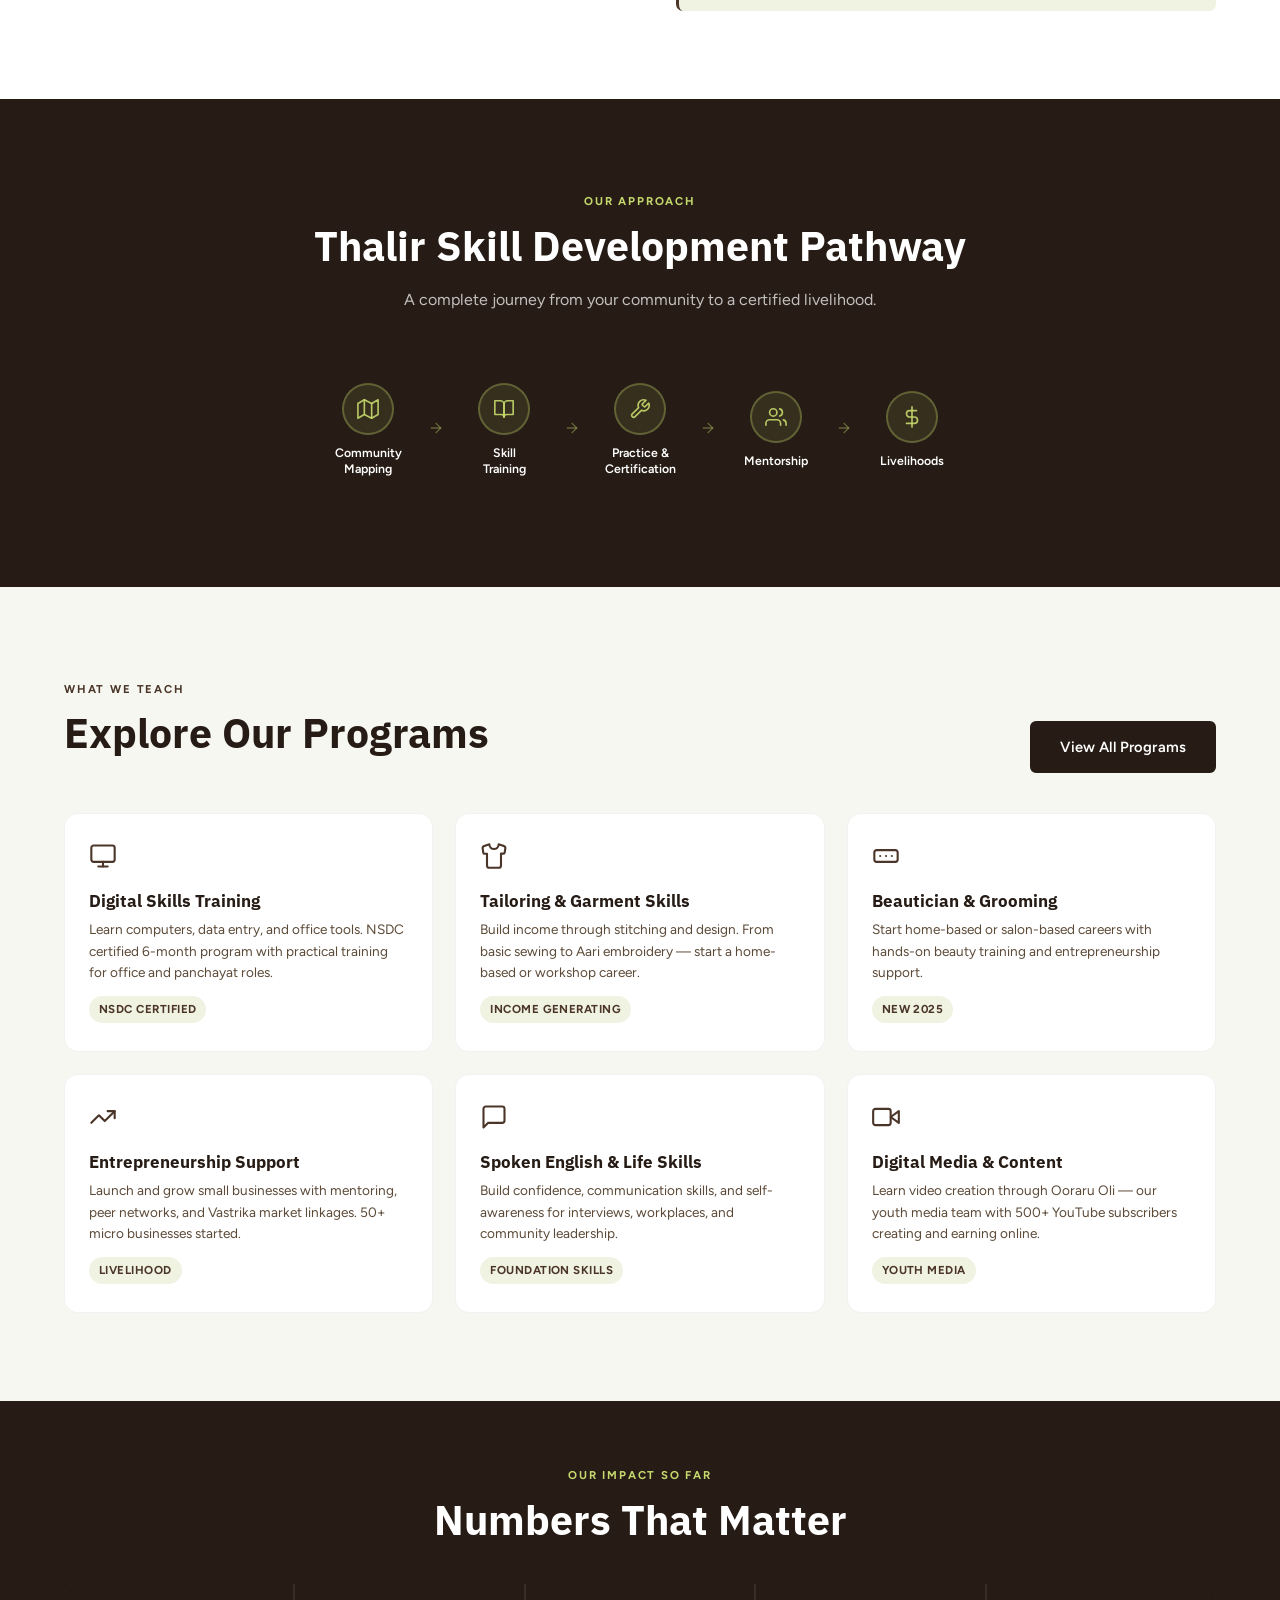
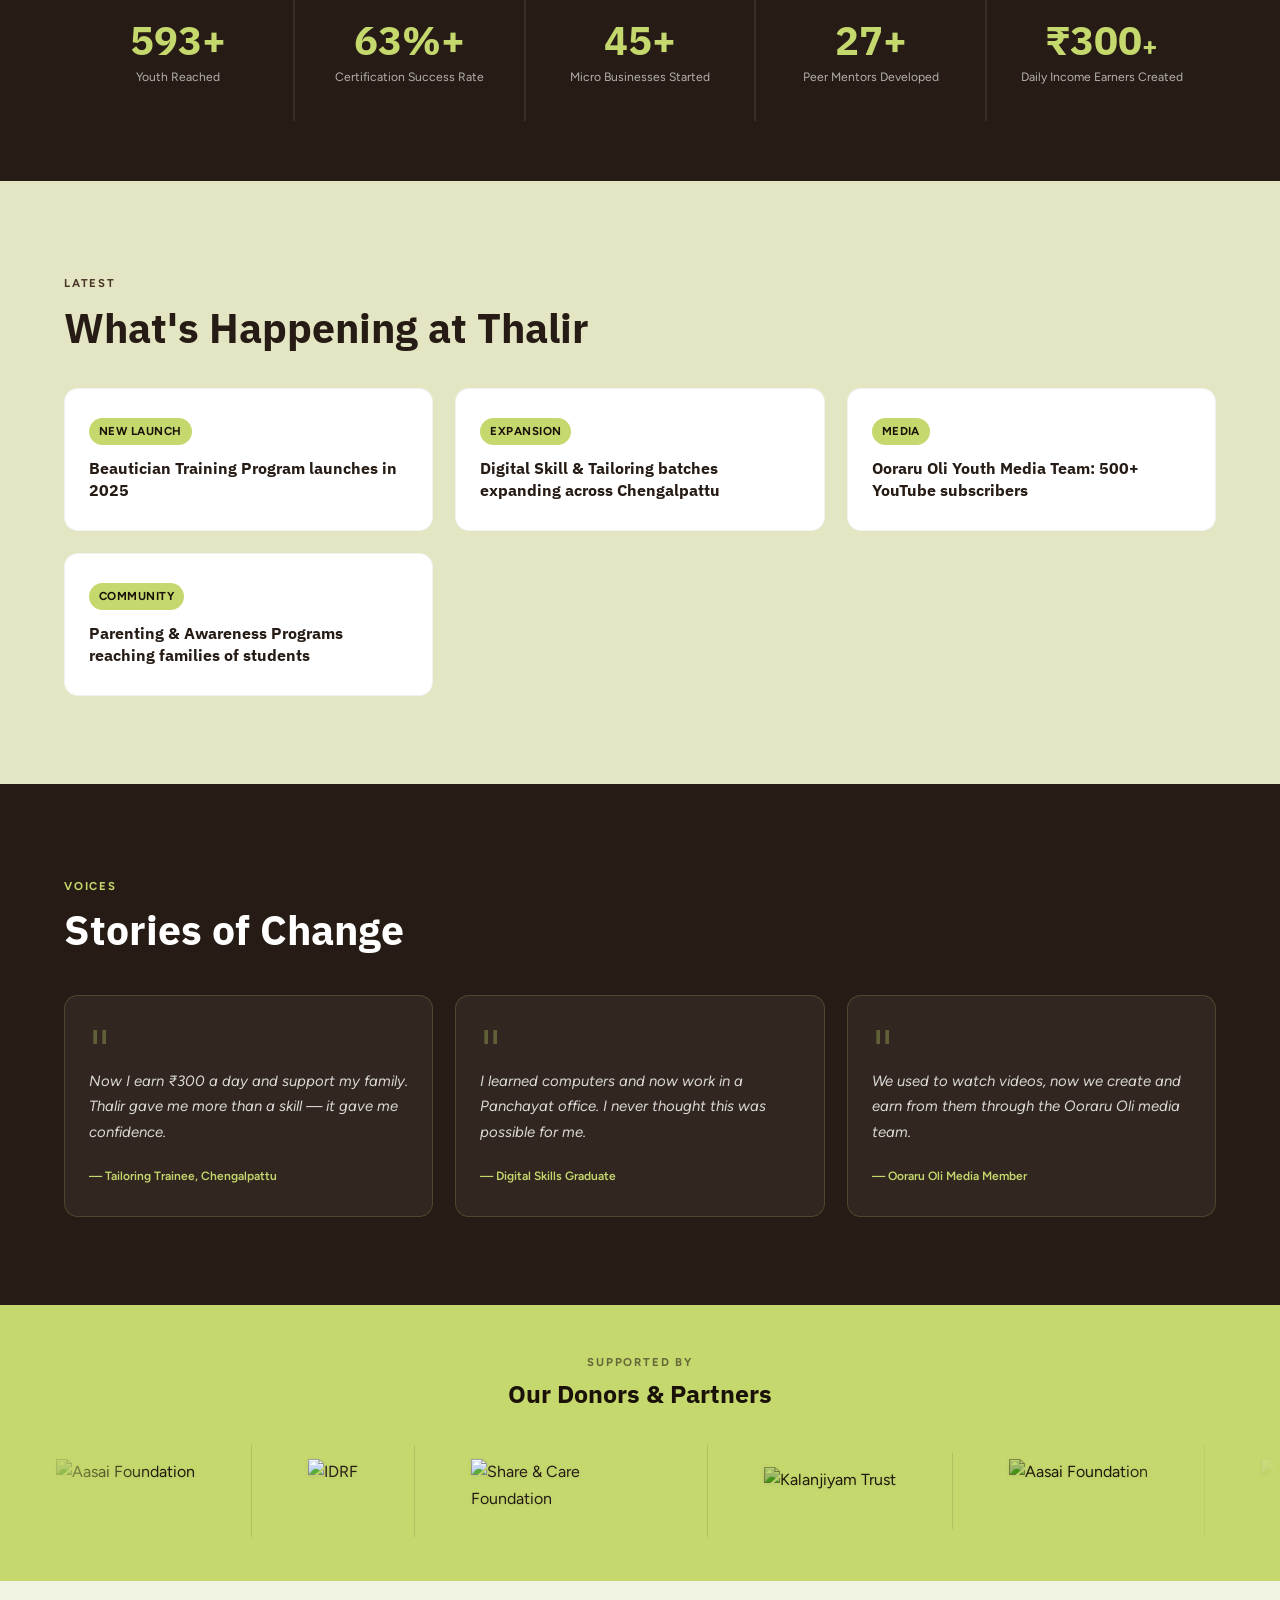
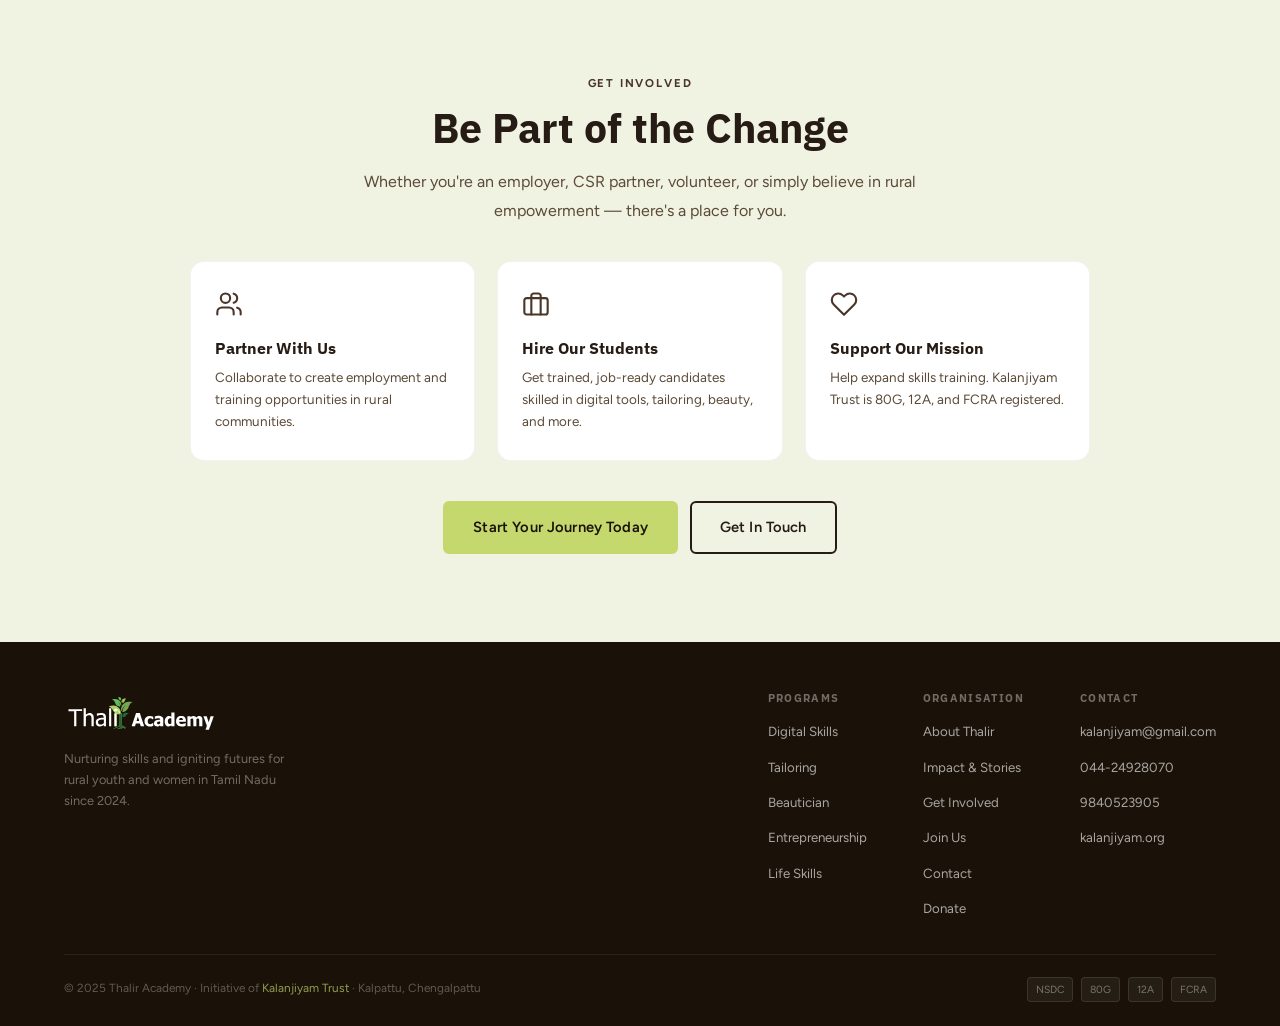
==== commit 668e33d5: "v2: consistent logo + A unit of Kalanjiyam Trust text across all pages" ====
--- a/index.html
+++ b/index.html
@@ -17,8 +17,11 @@
 <body>
 <nav>
   <a href="index.html" class="nav-logo">
-    <img src="assets/images/thalir-logo-trust.svg" alt="Thalir Academy" class="nav-logo-img">
-  </a>
+        <img src="assets/images/thalir-logo.svg" alt="Thalir Academy" class="nav-logo-img">
+    <div class="nav-logo-text">
+      <span class="nav-logo-sub">A unit of Kalanjiyam Trust</span>
+    </div>
+    </a>
   <ul class="nav-links">
     <li><a href="index.html">Home</a></li>
     <li><a href="pages/about.html">About</a></li>
@@ -234,7 +237,7 @@
 <footer>
   <div class="footer-top">
     <div>
-      <div><img src="https://thalir-academy-experiment.vercel.app/assets/images/thalir-logo-white.svg" alt="Thalir Academy" class="footer-logo-img"></div>
+      <div><img src="assets/images/thalir-logo-white.svg" alt="Thalir Academy" class="footer-logo-img"></div>
       <p class="footer-tagline">Nurturing skills and igniting futures for rural youth and women in Tamil Nadu since 2024.</p>
     </div>
     <div class="footer-links">
--- a/assets/css/style.css
+++ b/assets/css/style.css
@@ -76,7 +76,7 @@
 .logo-mark{width:38px;height:38px;background:linear-gradient(135deg,var(--accent),var(--accent-dark));border-radius:50%;display:flex;align-items:center;justify-content:center;font-size:17px;flex-shrink:0}
 .logo-text .main{font-family:'IBM Plex Sans',sans-serif;font-size:1.08rem;font-weight:700;color:var(--white);display:block;line-height:1}
 .logo-text .sub{font-size:.58rem;color:rgba(197,216,109,.8);letter-spacing:.09em;text-transform:uppercase}
-.nav-logo-img{height:52px;width:auto;display:block;object-fit:contain}
+.nav-logo-img{height:36px;width:auto;display:block;object-fit:contain}
 .footer-logo-img{height:44px;width:auto;display:block;object-fit:contain;margin-bottom:4px}
 .nav-links{display:flex;align-items:center;gap:24px}
 .nav-links a{color:rgba(38,28,21,.75);font-size:.84rem;font-weight:500;transition:color .2s;white-space:nowrap}
@@ -237,7 +237,7 @@
   .pathway-arrow{display:none}
   .trust-item{padding:7px 14px}
   .stats-grid{grid-template-columns:1fr 1fr}
-  .nav-logo-text{display:none}
+  .nav-logo-text{display:flex;flex-direction:column;gap:2px}
 }
 @media(max-width:560px){
   section{padding:56px 5%}
@@ -253,7 +253,7 @@
   .stats-grid{grid-template-columns:1fr 1fr}
   .stat-item:last-child:nth-child(odd){grid-column:1/-1}
   /* Nav logo text: hide on very small */
-  .nav-logo-text{display:none}
+  .nav-logo-text{display:flex;flex-direction:column;gap:2px}
   /* Pathway: wrap into rows nicely */
   .pathway-row{gap:8px}
   .pathway-step{min-width:80px;padding:12px 8px}
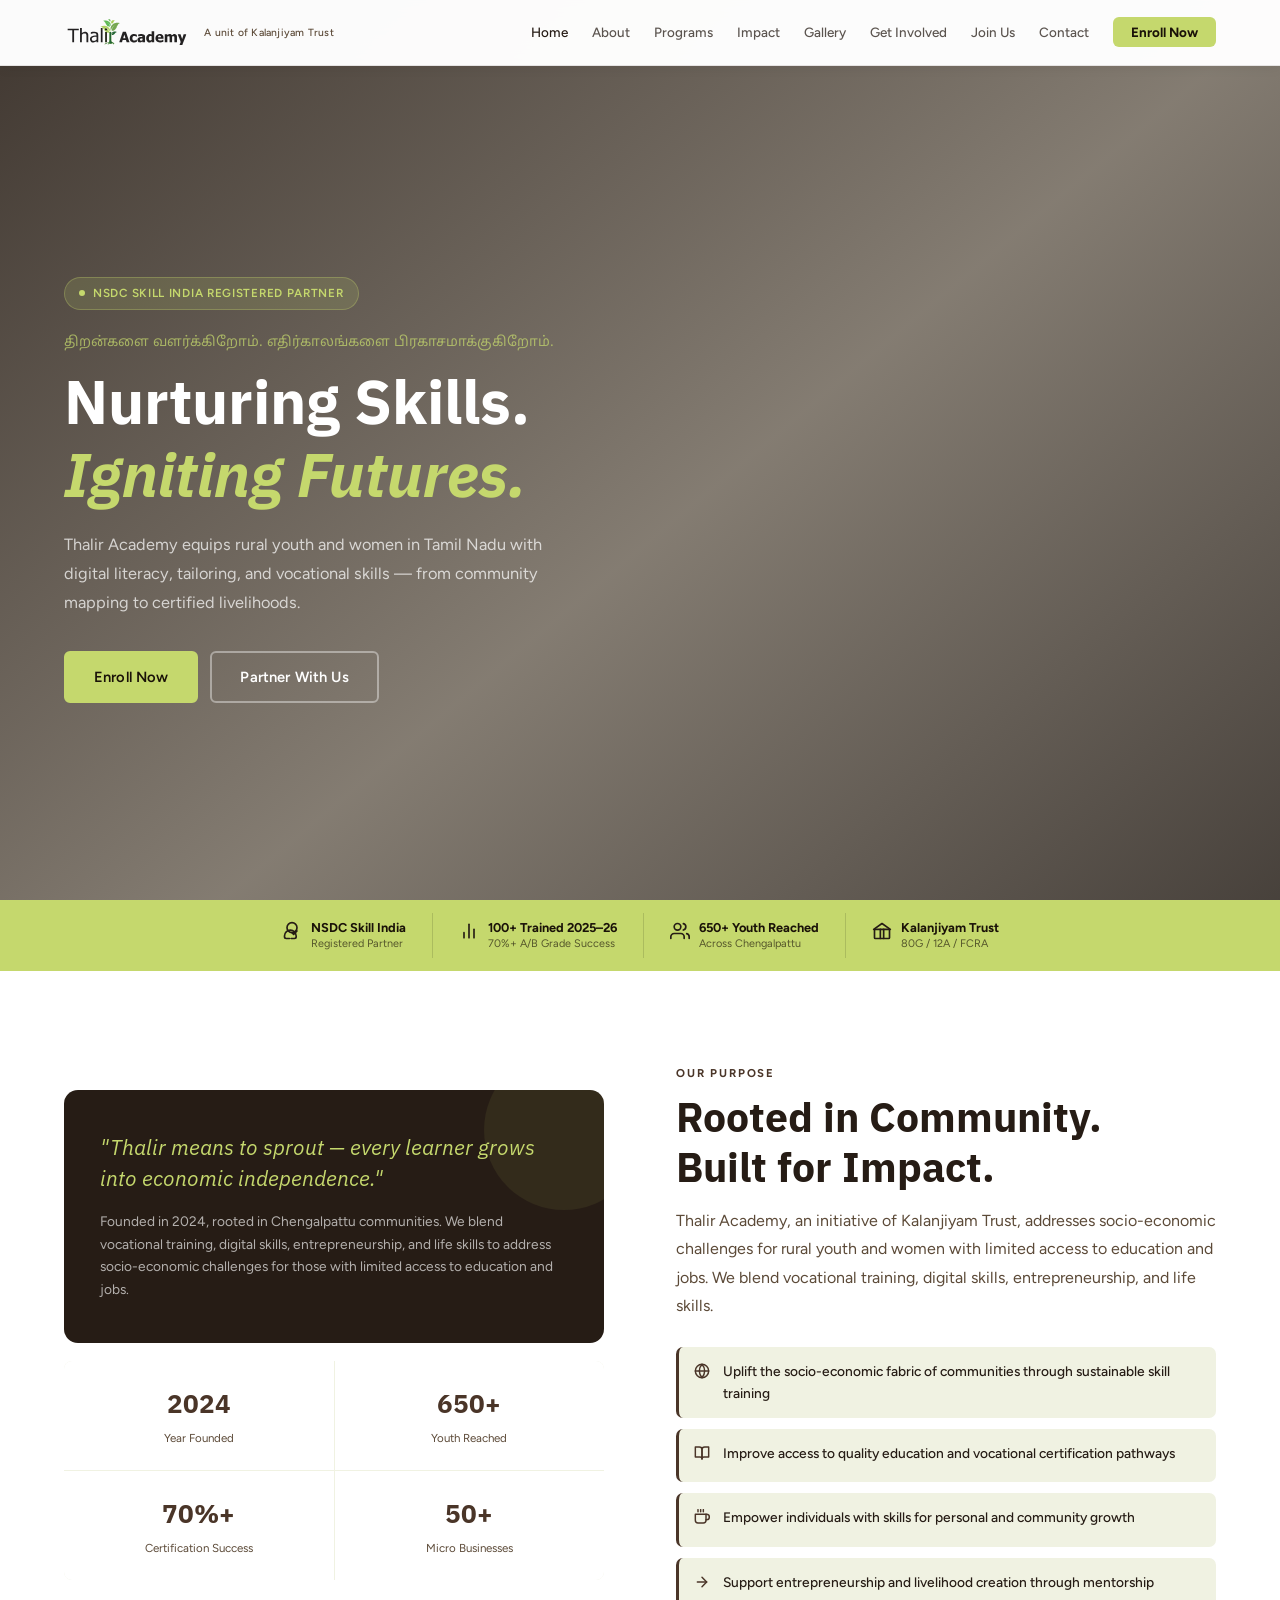
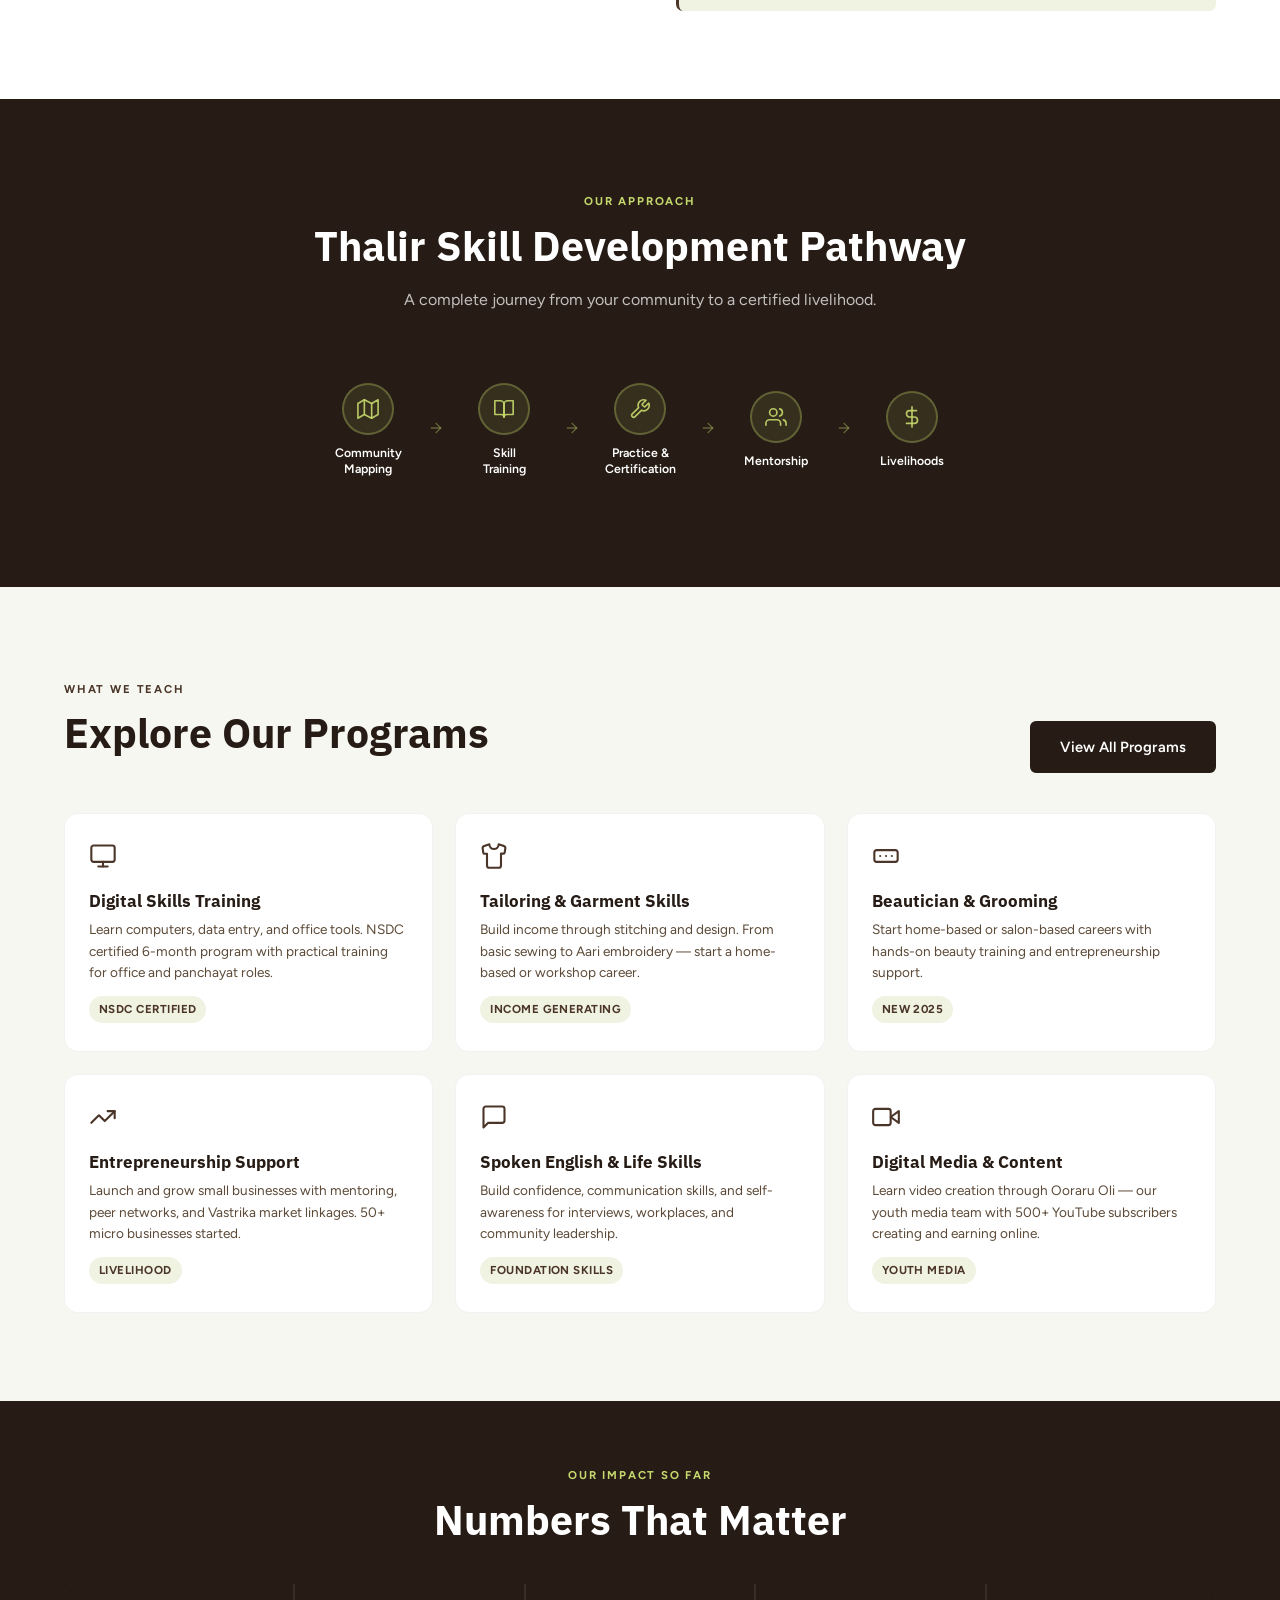
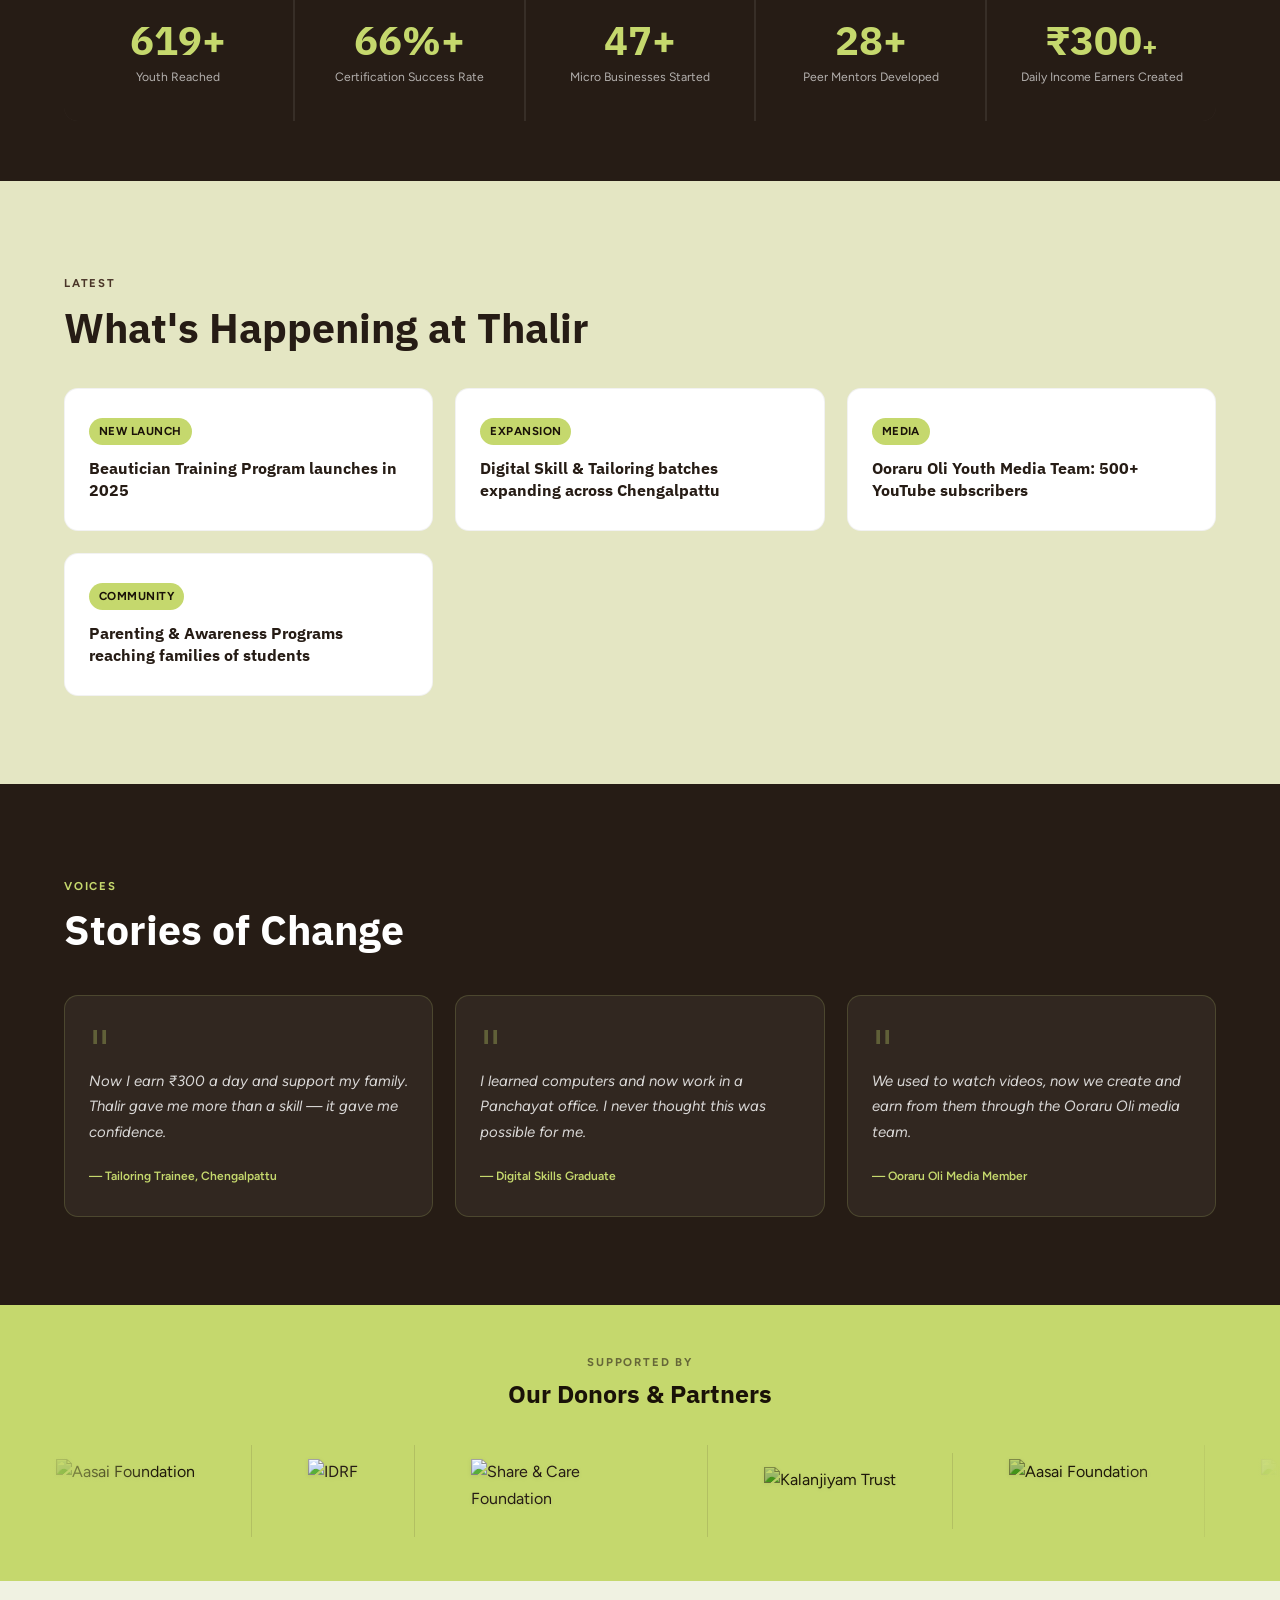
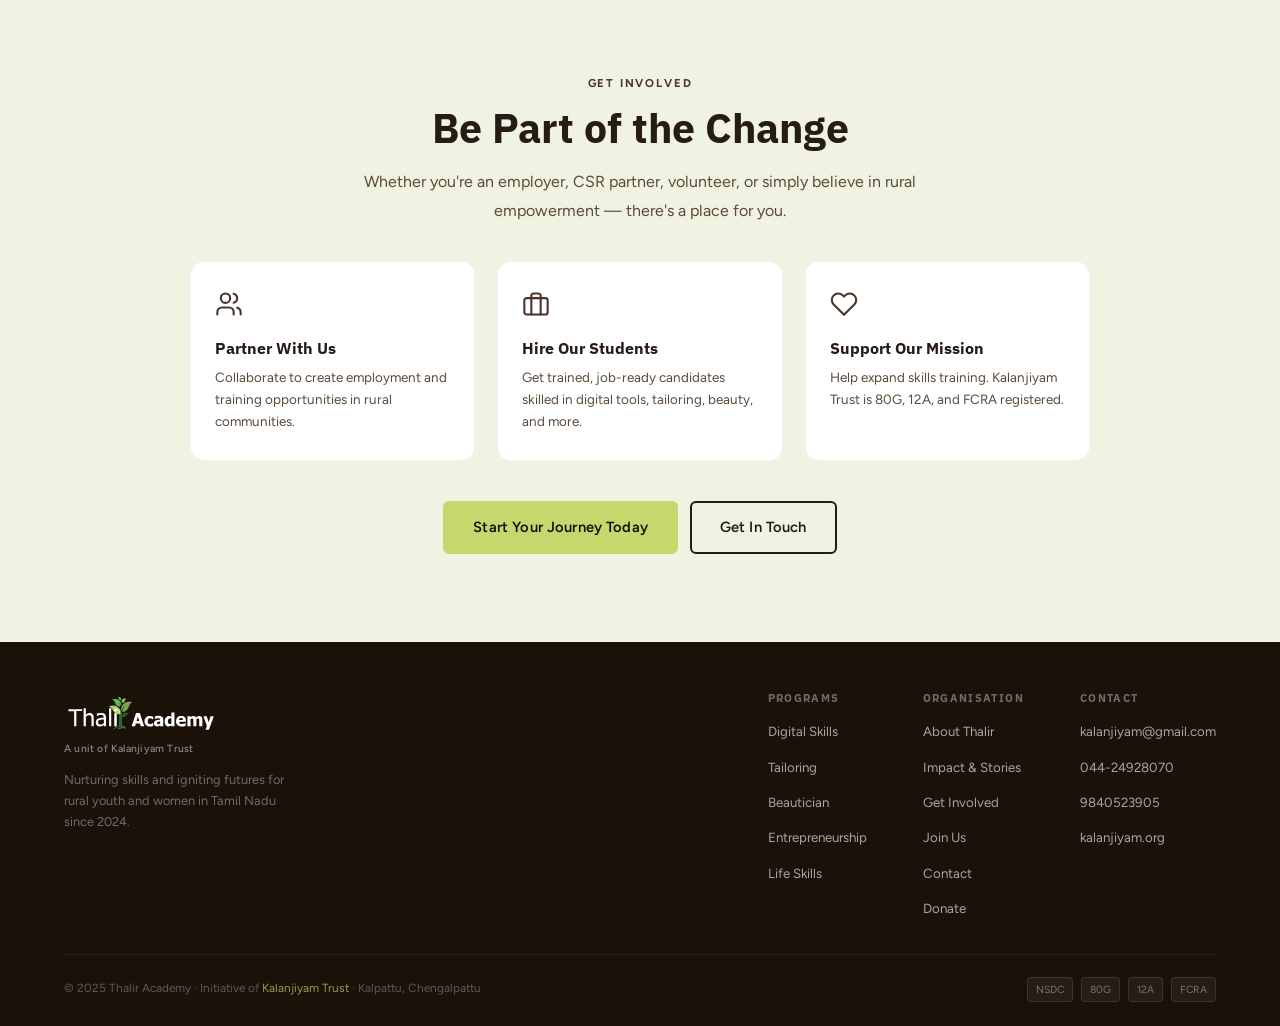
==== commit 62b37d52: "feat: add A unit of Kalanjiyam Trust text below footer logo on all pages" ====
--- a/index.html
+++ b/index.html
@@ -237,7 +237,8 @@
 <footer>
   <div class="footer-top">
     <div>
-      <div><img src="assets/images/thalir-logo-white.svg" alt="Thalir Academy" class="footer-logo-img"></div>
+      <div><img src="assets/images/thalir-logo-white.svg" alt="Thalir Academy" class="footer-logo-img">
+        <div style="font-size:.65rem;color:rgba(255,255,255,.5);font-weight:500;letter-spacing:.02em;margin-top:4px">A unit of Kalanjiyam Trust</div></div>
       <p class="footer-tagline">Nurturing skills and igniting futures for rural youth and women in Tamil Nadu since 2024.</p>
     </div>
     <div class="footer-links">
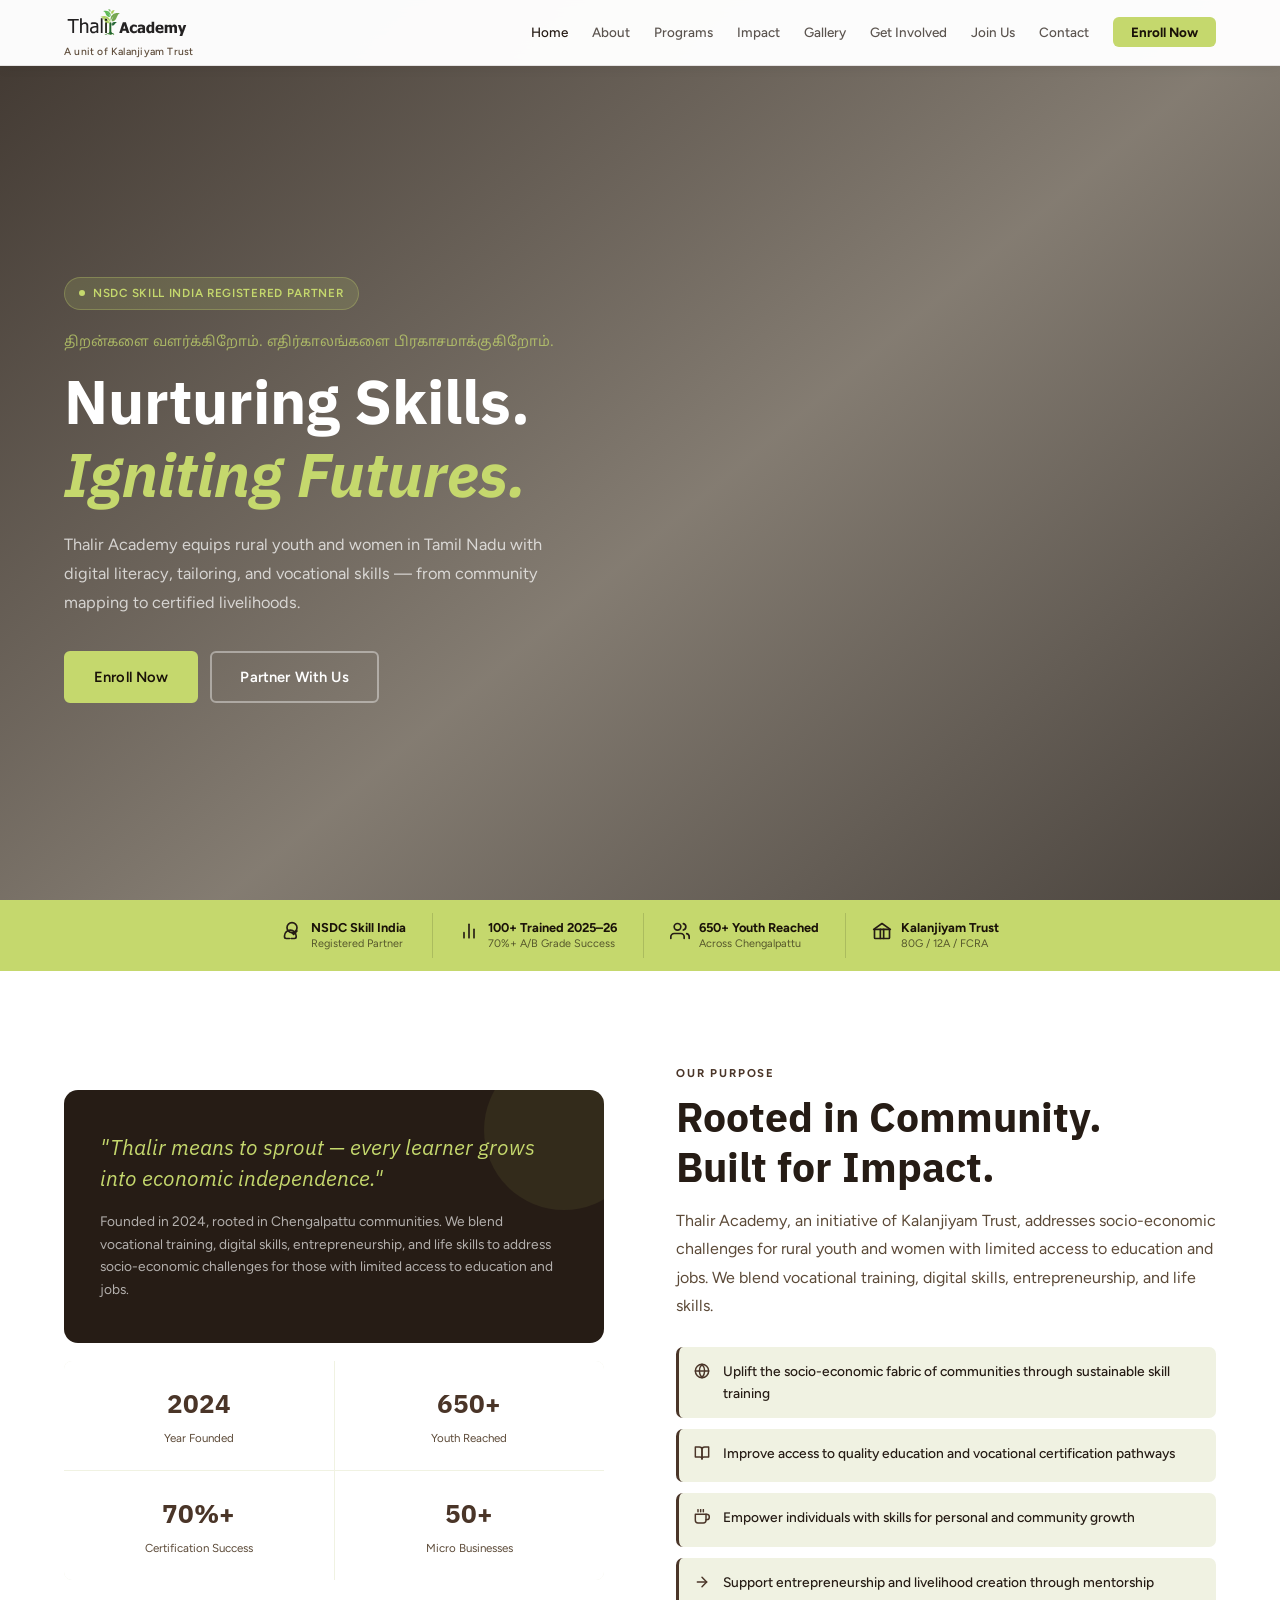
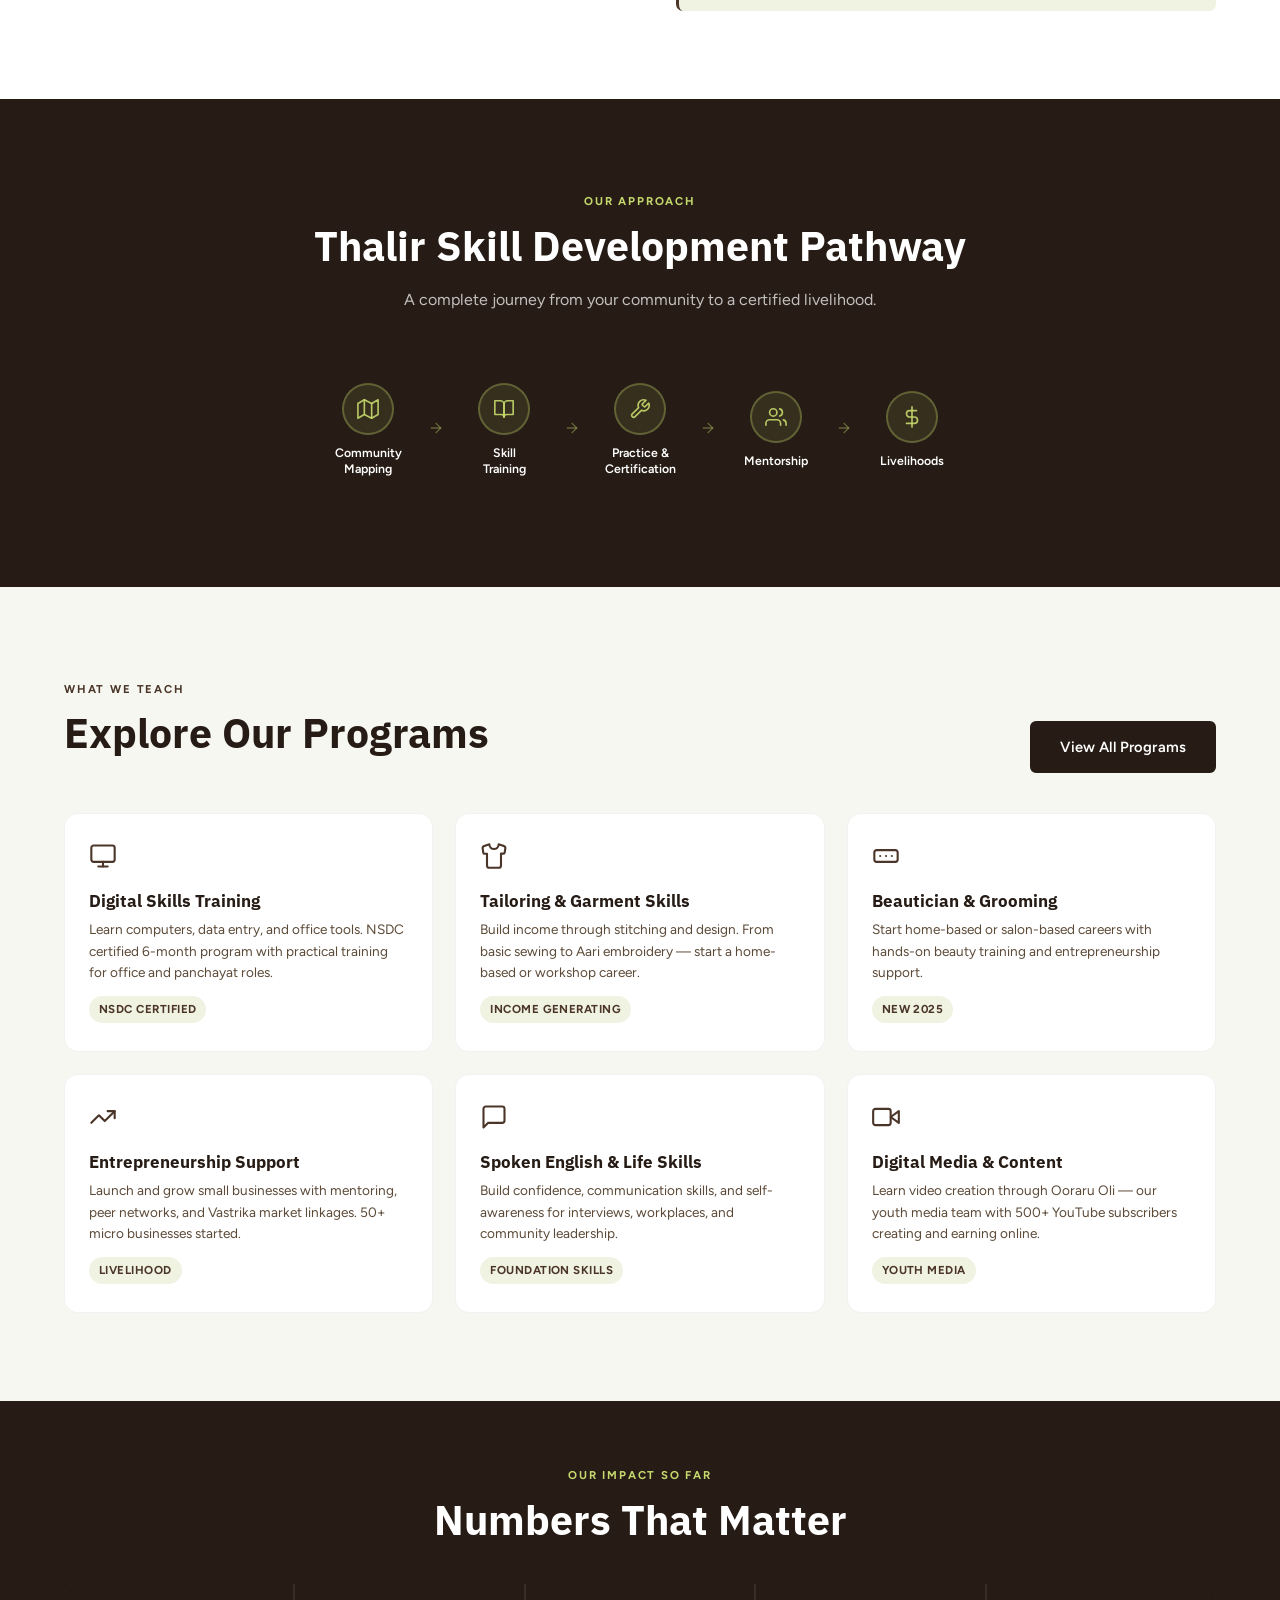
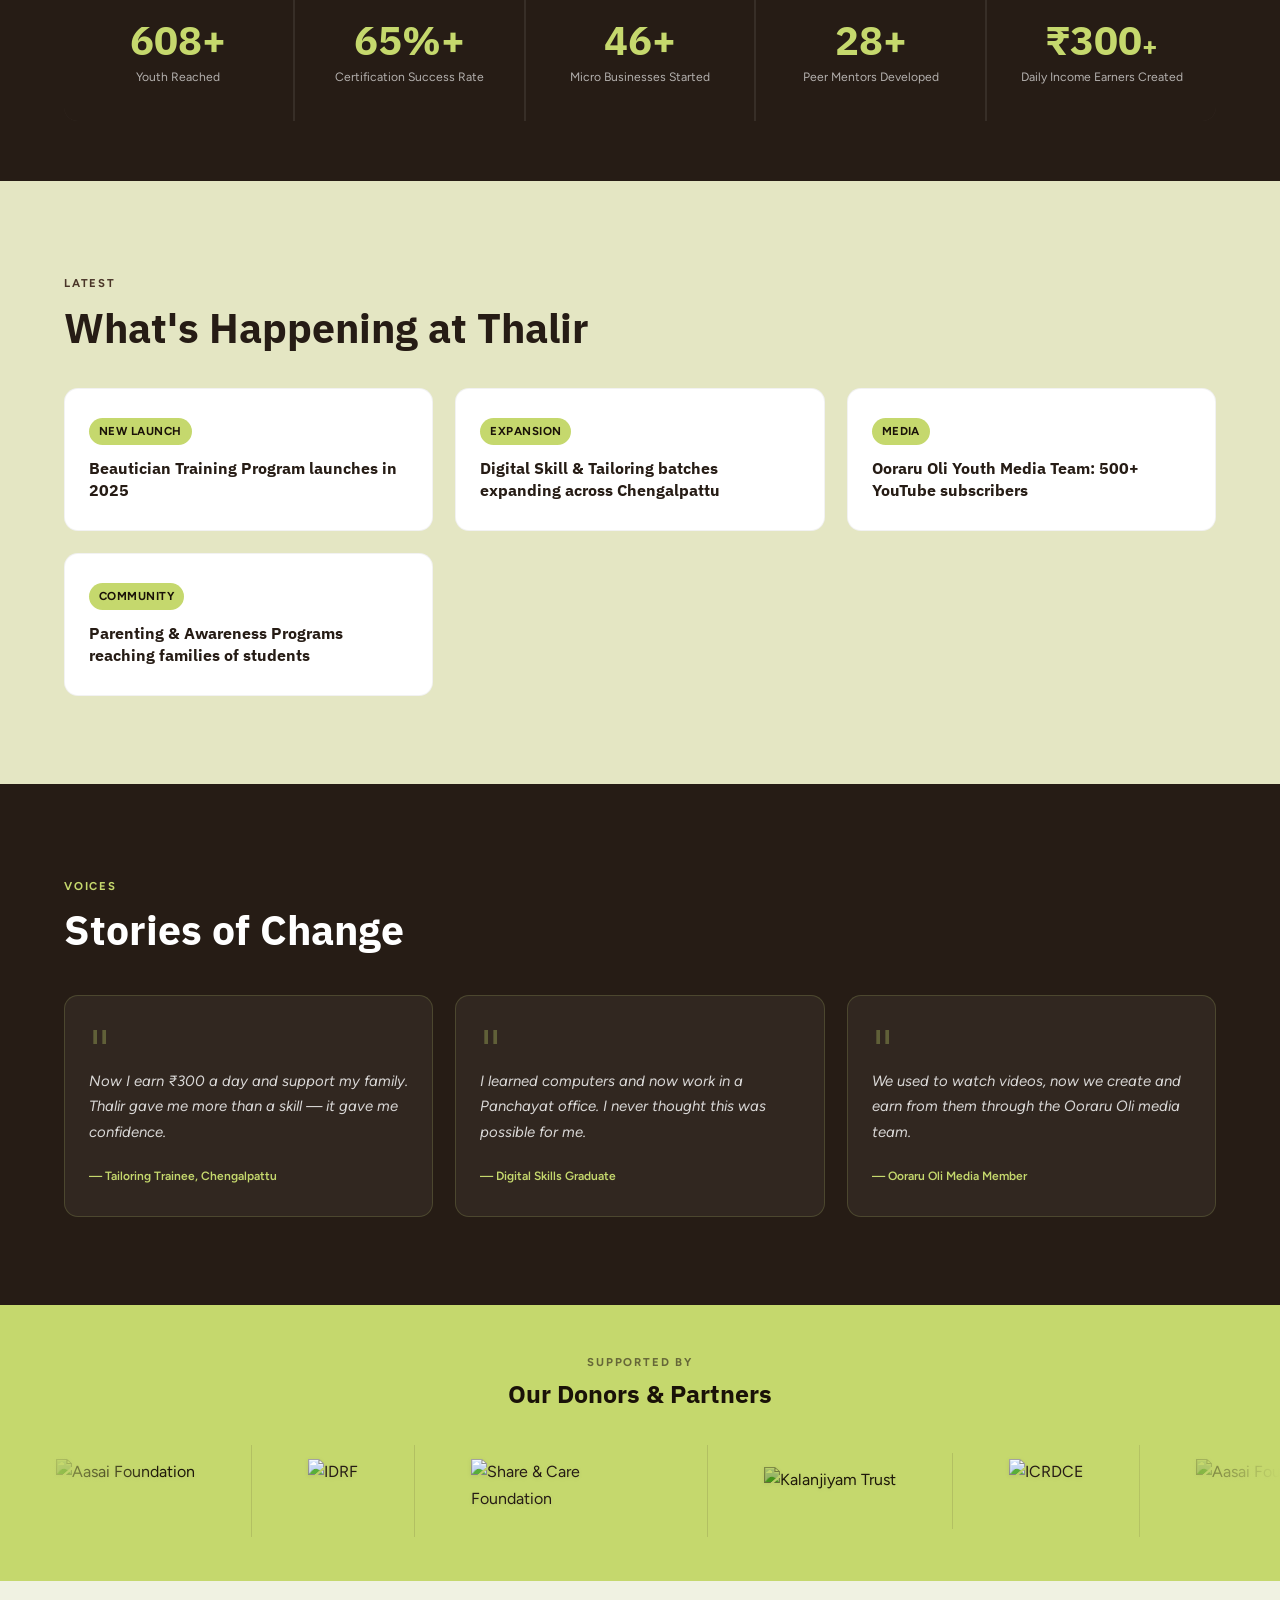
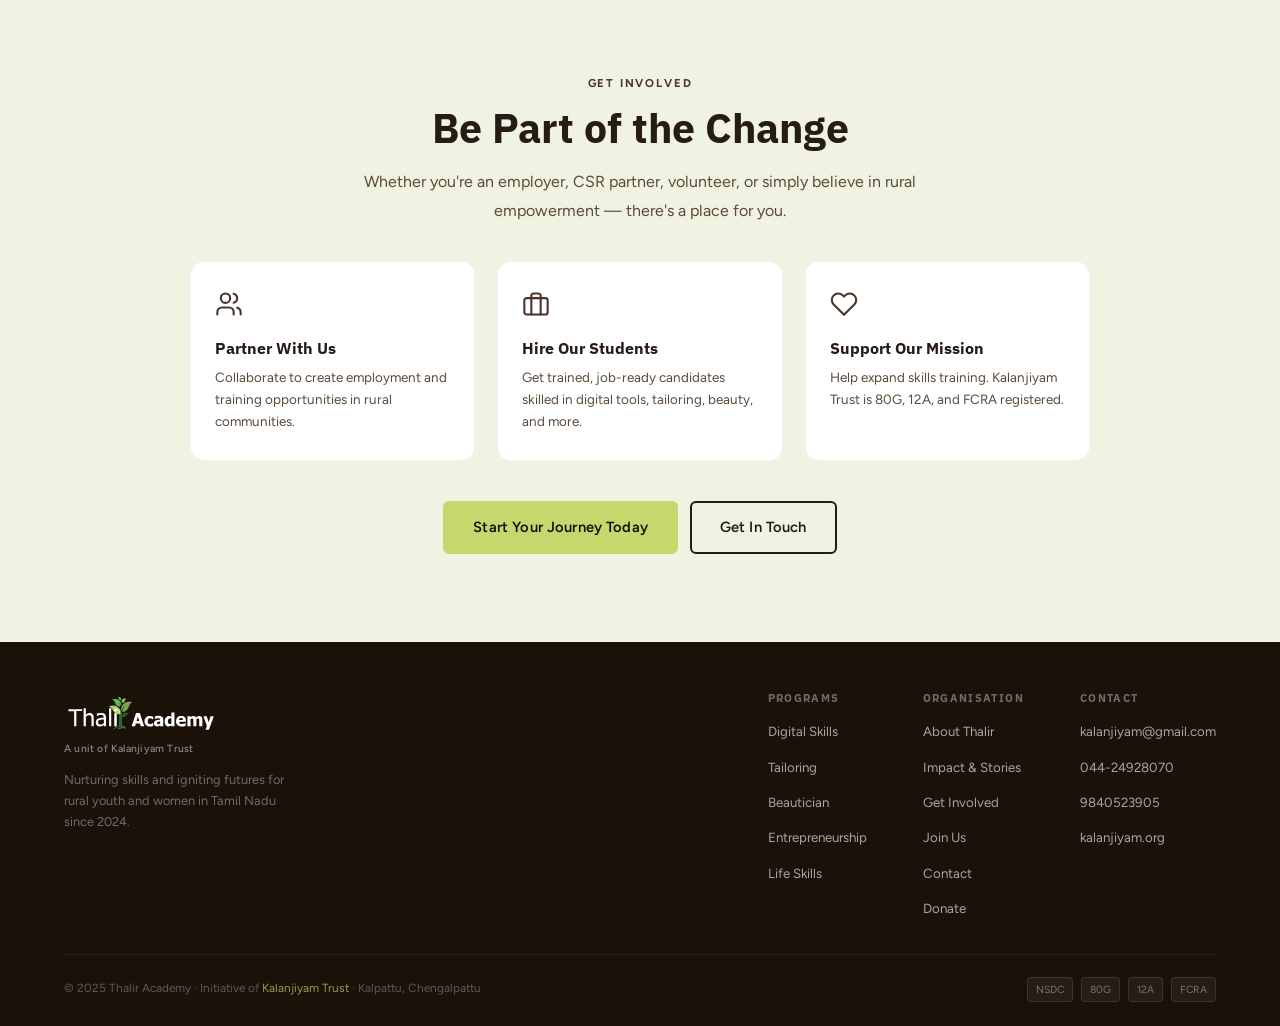
==== commit 21267f9c: "feat: add ICRDCE logo to donors strip" ====
--- a/index.html
+++ b/index.html
@@ -206,14 +206,17 @@
       <div class="donor-item"><img src="https://thalir-academy-experiment.vercel.app/assets/images/idrf.svg" alt="IDRF"></div>
       <div class="donor-item"><img src="https://thalir-academy-experiment.vercel.app/assets/images/sharecare.svg" alt="Share &amp; Care Foundation"></div>
       <div class="donor-item donor-kalanjiyam"><img src="https://thalir-academy-experiment.vercel.app/assets/images/kalanjiyam-trust.png" alt="Kalanjiyam Trust"></div>
+      <div class="donor-item"><img src="https://thalir-academy-experiment.vercel.app/assets/images/icrdce.webp" alt="ICRDCE"></div>
       <div class="donor-item donor-aasai"><img src="https://thalir-academy-experiment.vercel.app/assets/images/aasai.png" alt="Aasai Foundation"></div>
       <div class="donor-item"><img src="https://thalir-academy-experiment.vercel.app/assets/images/idrf.svg" alt="IDRF"></div>
       <div class="donor-item"><img src="https://thalir-academy-experiment.vercel.app/assets/images/sharecare.svg" alt="Share &amp; Care Foundation"></div>
       <div class="donor-item donor-kalanjiyam"><img src="https://thalir-academy-experiment.vercel.app/assets/images/kalanjiyam-trust.png" alt="Kalanjiyam Trust"></div>
+      <div class="donor-item"><img src="https://thalir-academy-experiment.vercel.app/assets/images/icrdce.webp" alt="ICRDCE"></div>
       <div class="donor-item donor-aasai"><img src="https://thalir-academy-experiment.vercel.app/assets/images/aasai.png" alt="Aasai Foundation"></div>
       <div class="donor-item"><img src="https://thalir-academy-experiment.vercel.app/assets/images/idrf.svg" alt="IDRF"></div>
       <div class="donor-item"><img src="https://thalir-academy-experiment.vercel.app/assets/images/sharecare.svg" alt="Share &amp; Care Foundation"></div>
       <div class="donor-item donor-kalanjiyam"><img src="https://thalir-academy-experiment.vercel.app/assets/images/kalanjiyam-trust.png" alt="Kalanjiyam Trust"></div>
+      <div class="donor-item"><img src="https://thalir-academy-experiment.vercel.app/assets/images/icrdce.webp" alt="ICRDCE"></div>
     </div>
   </div>
 </section>
--- a/assets/css/style.css
+++ b/assets/css/style.css
@@ -70,7 +70,7 @@
 
 /* ============================================================  NAV */
 nav{position:fixed;top:0;left:0;right:0;z-index:200;background:rgba(255,255,255,.98);backdrop-filter:blur(14px);height:66px;padding:0 5%;display:flex;align-items:center;justify-content:space-between;border-bottom:1px solid rgba(38,28,21,.1);box-shadow:0 2px 12px rgba(38,28,21,.06)}
-.nav-logo{display:flex;align-items:center;gap:11px}
+.nav-logo{display:flex;flex-direction:column;align-items:flex-start;gap:2px}
 .nav-logo-text{display:flex;flex-direction:column;gap:2px}
 .nav-logo-sub{font-size:.65rem;color:var(--text-light);font-weight:500;letter-spacing:.02em}
 .logo-mark{width:38px;height:38px;background:linear-gradient(135deg,var(--accent),var(--accent-dark));border-radius:50%;display:flex;align-items:center;justify-content:center;font-size:17px;flex-shrink:0}
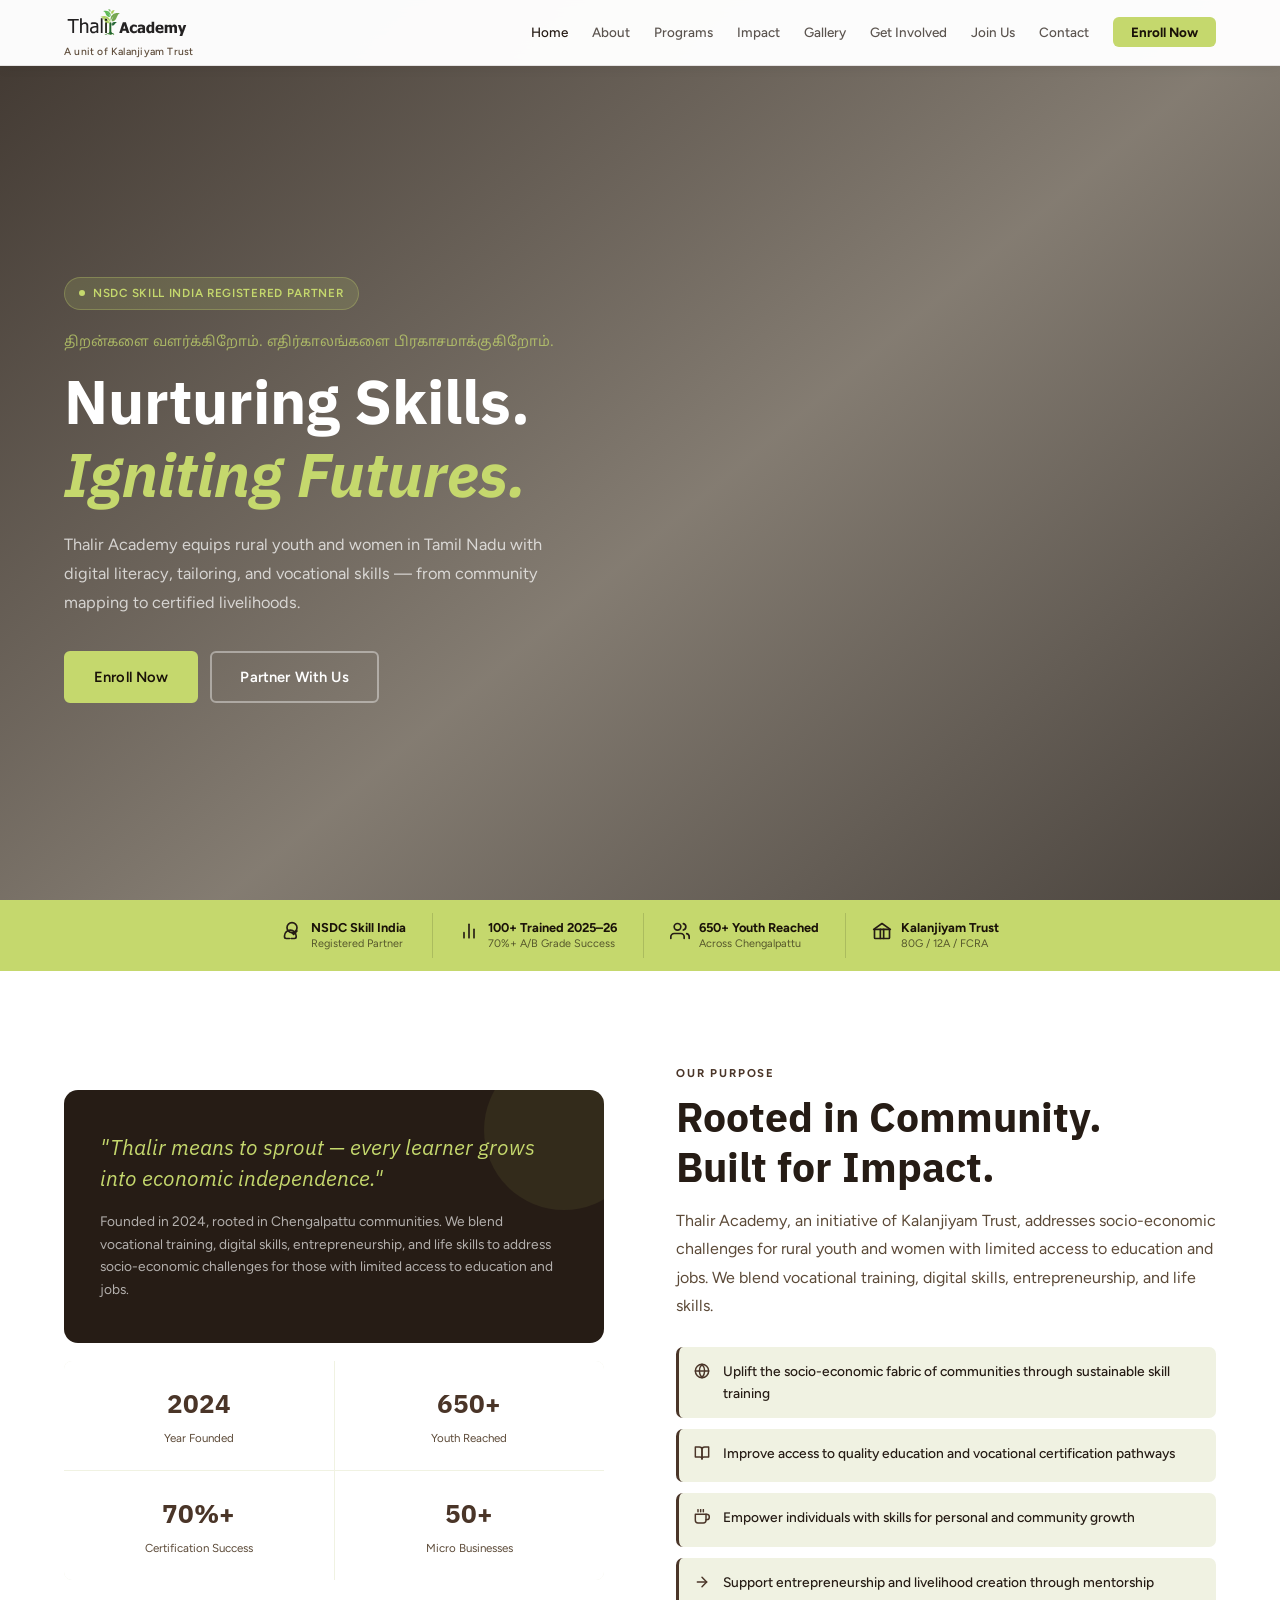
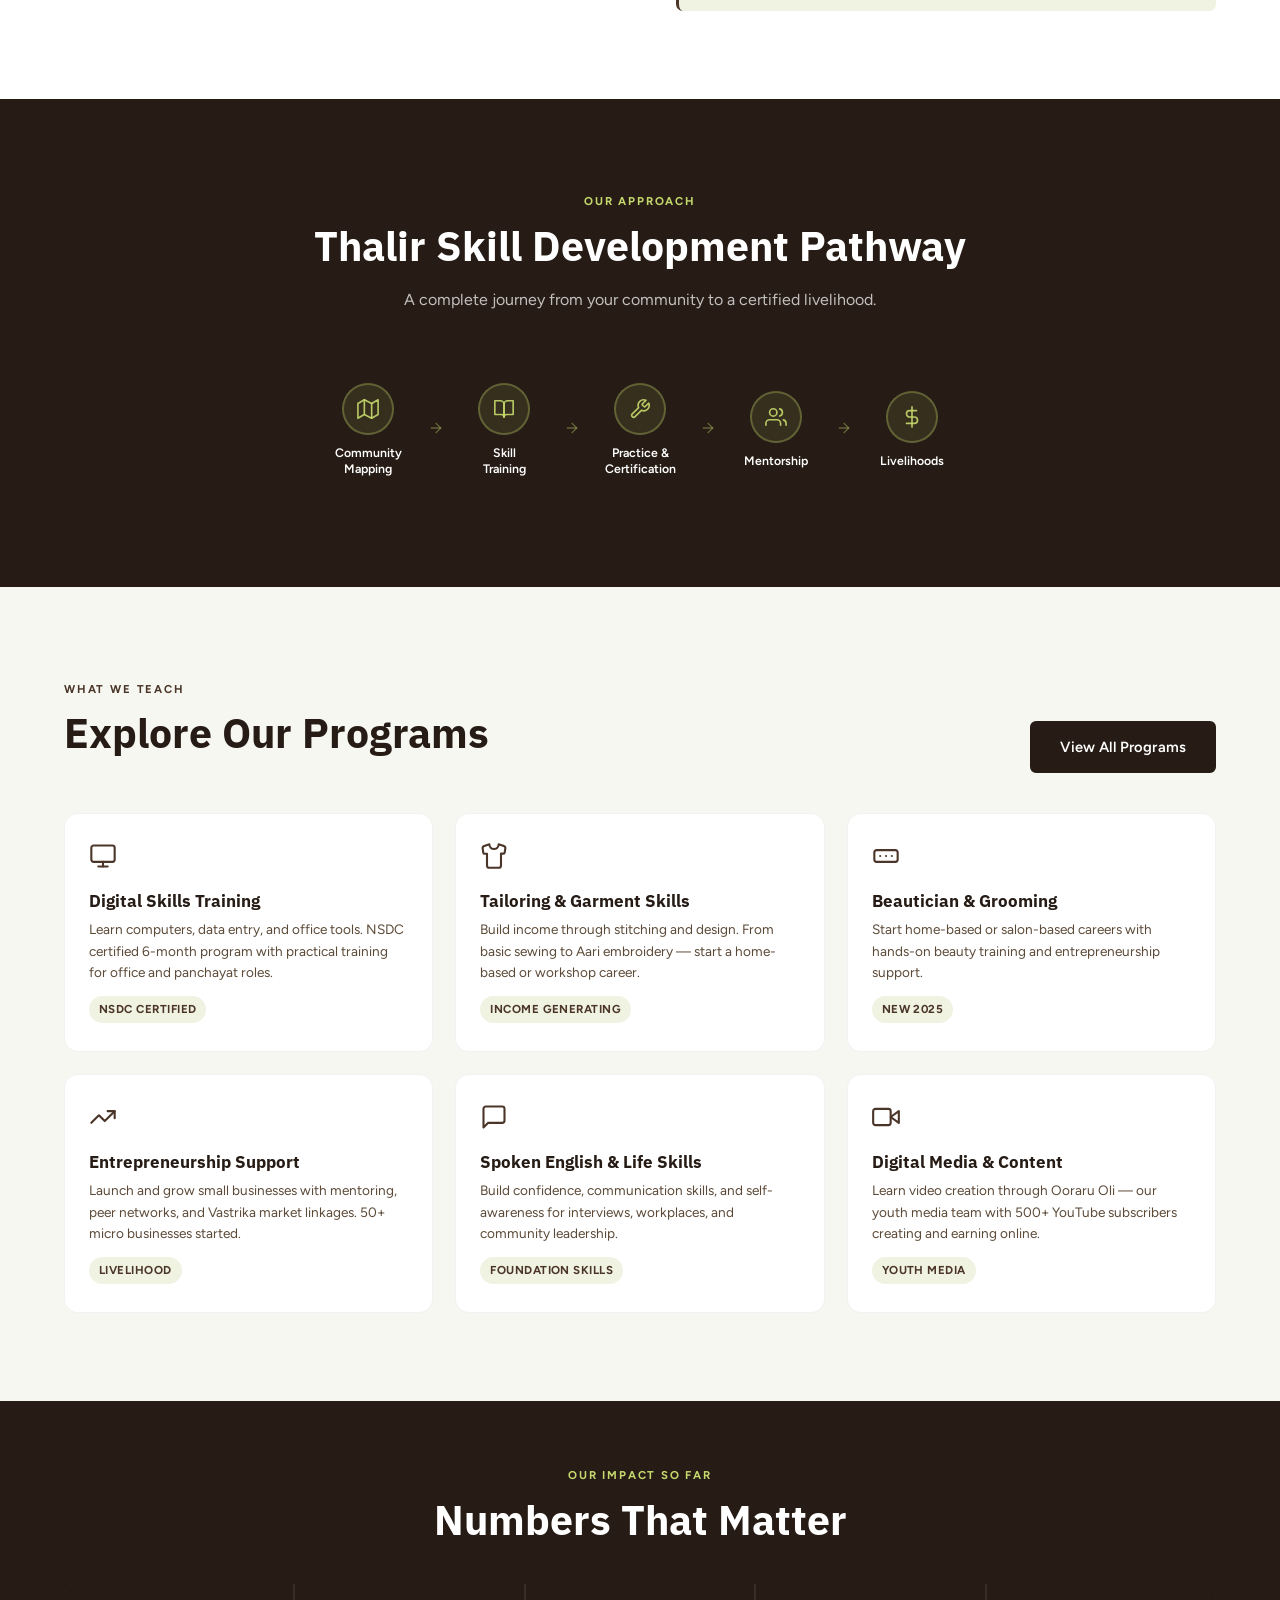
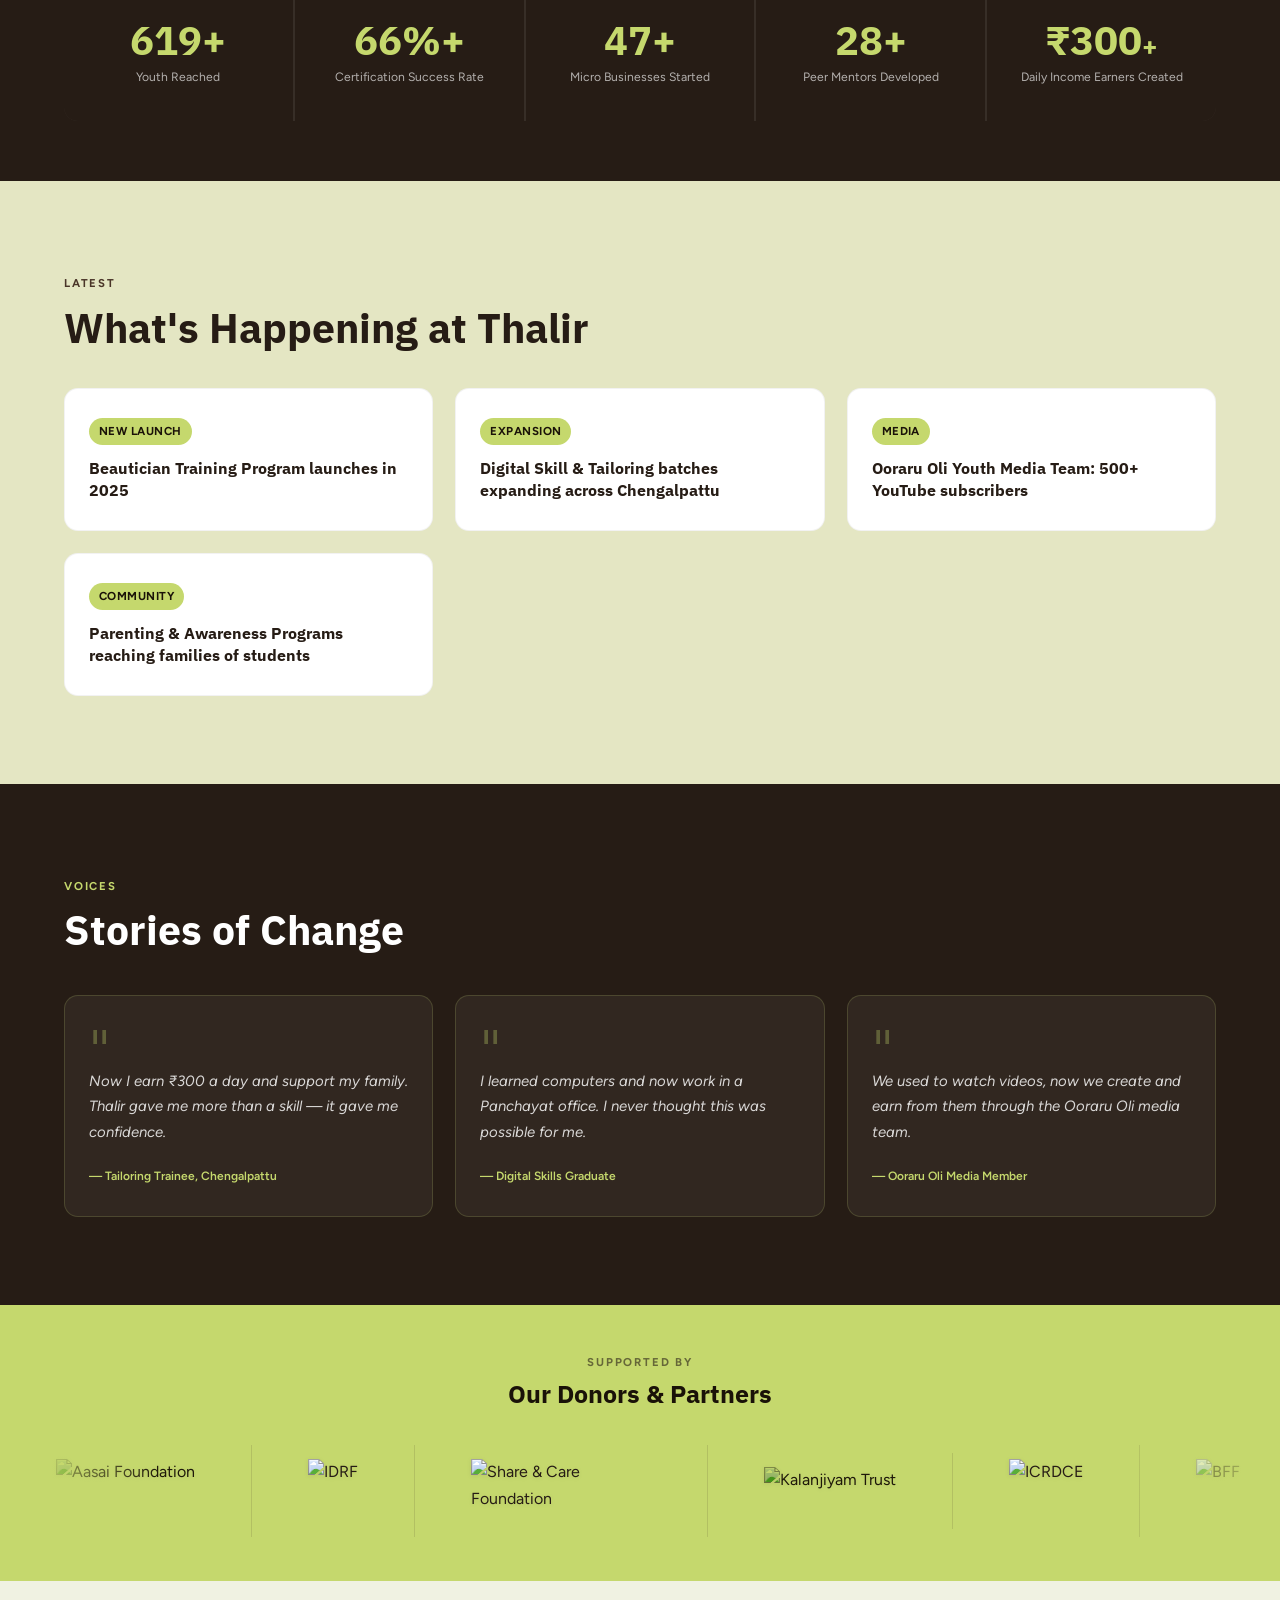
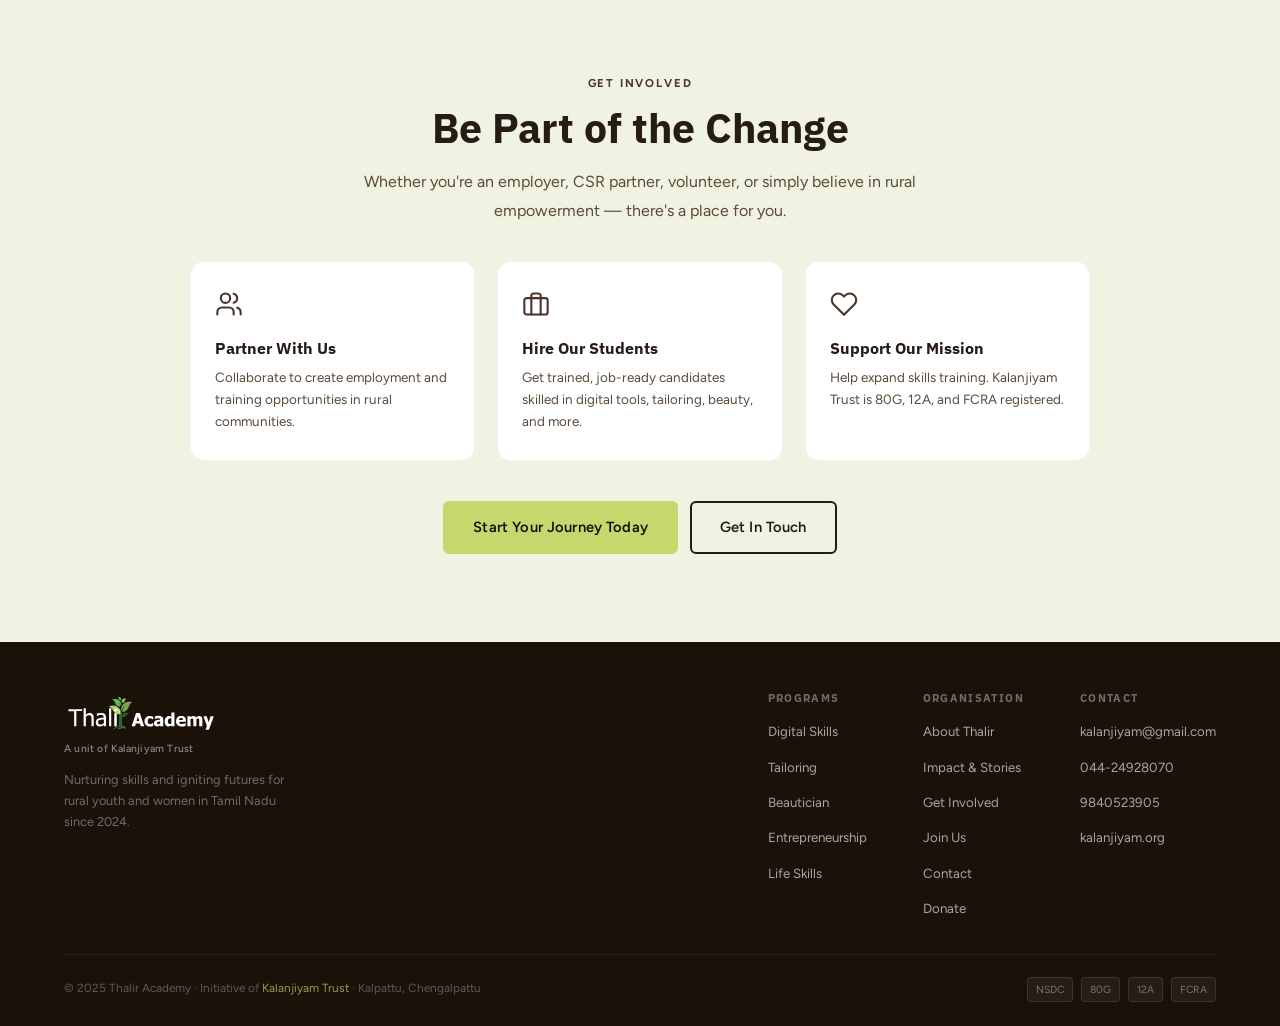
==== commit b4091dd1: "feat: add ICRDCE and BFF SVG logos to donor strip" ====
--- a/index.html
+++ b/index.html
@@ -206,17 +206,20 @@
       <div class="donor-item"><img src="https://thalir-academy-experiment.vercel.app/assets/images/idrf.svg" alt="IDRF"></div>
       <div class="donor-item"><img src="https://thalir-academy-experiment.vercel.app/assets/images/sharecare.svg" alt="Share &amp; Care Foundation"></div>
       <div class="donor-item donor-kalanjiyam"><img src="https://thalir-academy-experiment.vercel.app/assets/images/kalanjiyam-trust.png" alt="Kalanjiyam Trust"></div>
-      <div class="donor-item"><img src="https://thalir-academy-experiment.vercel.app/assets/images/icrdce.webp" alt="ICRDCE"></div>
+      <div class="donor-item"><img src="https://thalir-academy-experiment.vercel.app/assets/images/icrdce.svg" alt="ICRDCE"></div>
+      <div class="donor-item"><img src="https://thalir-academy-experiment.vercel.app/assets/images/bff.svg" alt="BFF"></div>
       <div class="donor-item donor-aasai"><img src="https://thalir-academy-experiment.vercel.app/assets/images/aasai.png" alt="Aasai Foundation"></div>
       <div class="donor-item"><img src="https://thalir-academy-experiment.vercel.app/assets/images/idrf.svg" alt="IDRF"></div>
       <div class="donor-item"><img src="https://thalir-academy-experiment.vercel.app/assets/images/sharecare.svg" alt="Share &amp; Care Foundation"></div>
       <div class="donor-item donor-kalanjiyam"><img src="https://thalir-academy-experiment.vercel.app/assets/images/kalanjiyam-trust.png" alt="Kalanjiyam Trust"></div>
-      <div class="donor-item"><img src="https://thalir-academy-experiment.vercel.app/assets/images/icrdce.webp" alt="ICRDCE"></div>
+      <div class="donor-item"><img src="https://thalir-academy-experiment.vercel.app/assets/images/icrdce.svg" alt="ICRDCE"></div>
+      <div class="donor-item"><img src="https://thalir-academy-experiment.vercel.app/assets/images/bff.svg" alt="BFF"></div>
       <div class="donor-item donor-aasai"><img src="https://thalir-academy-experiment.vercel.app/assets/images/aasai.png" alt="Aasai Foundation"></div>
       <div class="donor-item"><img src="https://thalir-academy-experiment.vercel.app/assets/images/idrf.svg" alt="IDRF"></div>
       <div class="donor-item"><img src="https://thalir-academy-experiment.vercel.app/assets/images/sharecare.svg" alt="Share &amp; Care Foundation"></div>
       <div class="donor-item donor-kalanjiyam"><img src="https://thalir-academy-experiment.vercel.app/assets/images/kalanjiyam-trust.png" alt="Kalanjiyam Trust"></div>
-      <div class="donor-item"><img src="https://thalir-academy-experiment.vercel.app/assets/images/icrdce.webp" alt="ICRDCE"></div>
+      <div class="donor-item"><img src="https://thalir-academy-experiment.vercel.app/assets/images/icrdce.svg" alt="ICRDCE"></div>
+      <div class="donor-item"><img src="https://thalir-academy-experiment.vercel.app/assets/images/bff.svg" alt="BFF"></div>
     </div>
   </div>
 </section>
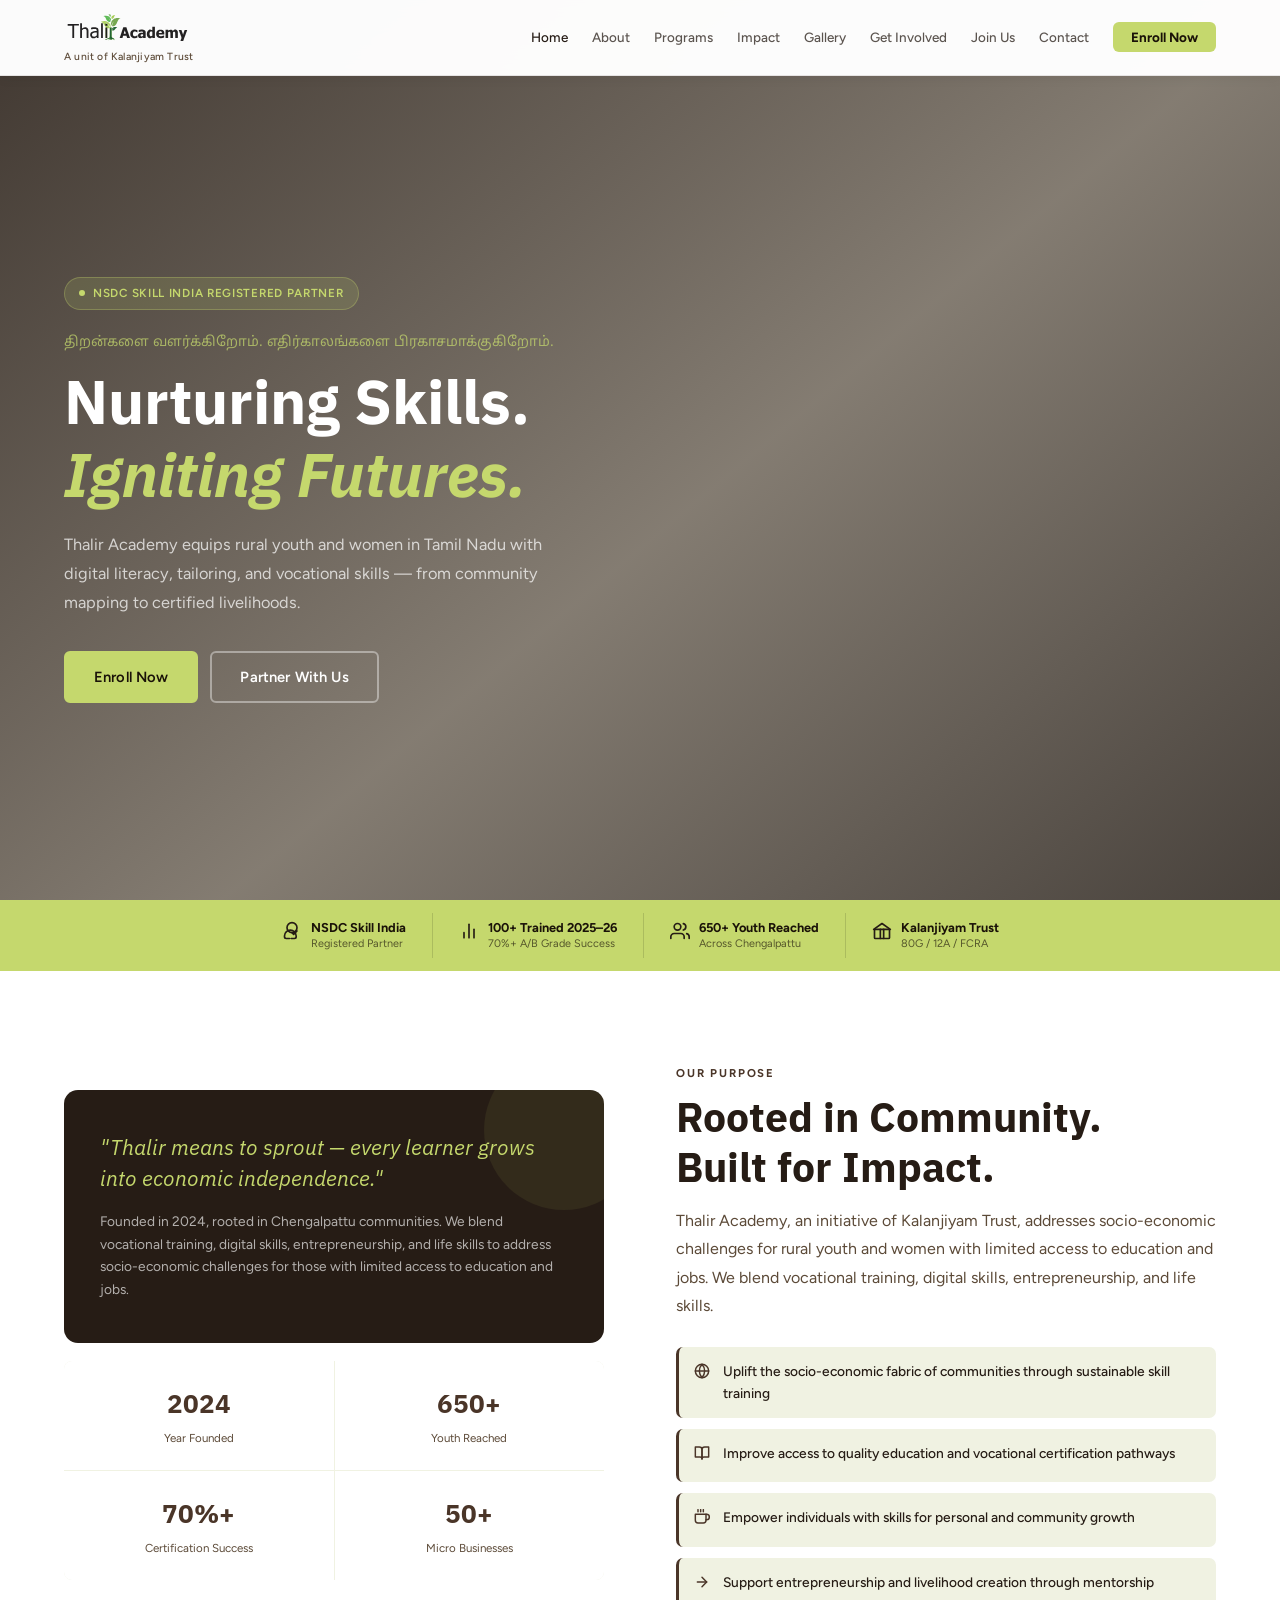
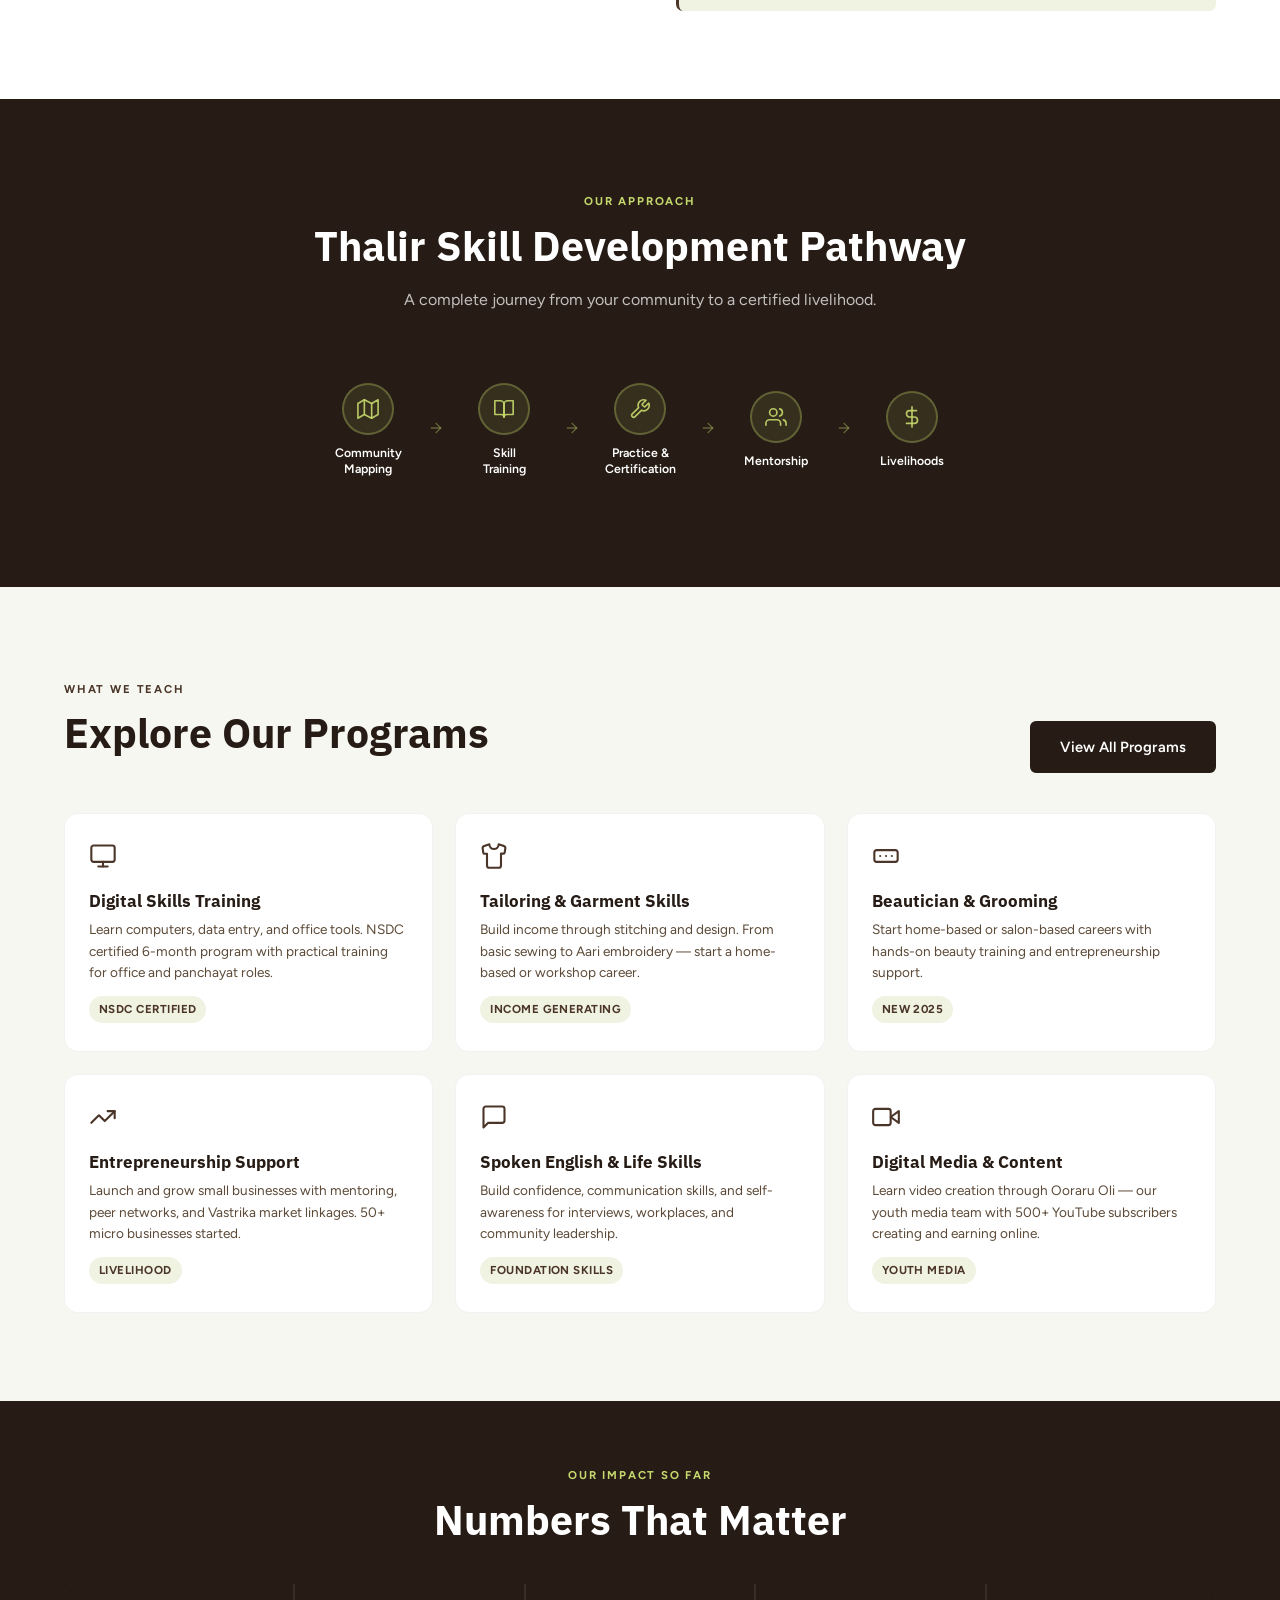
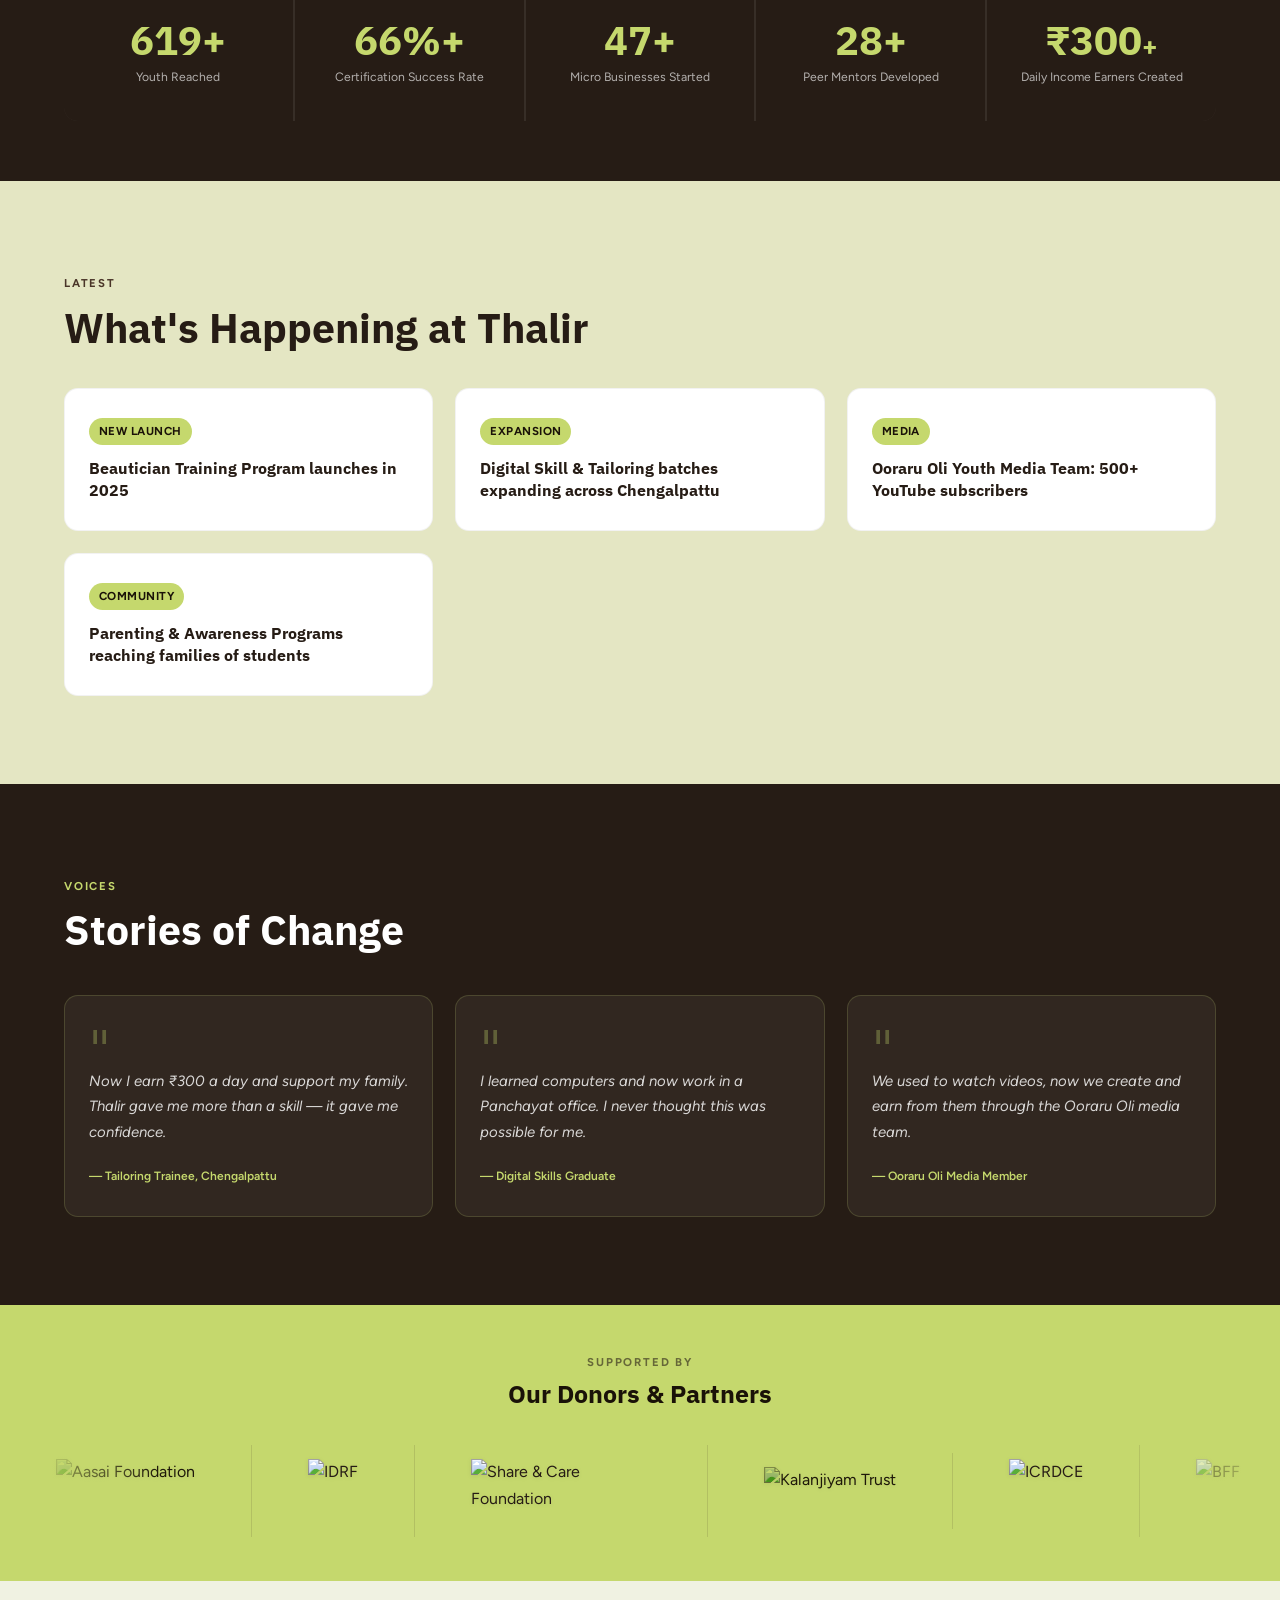
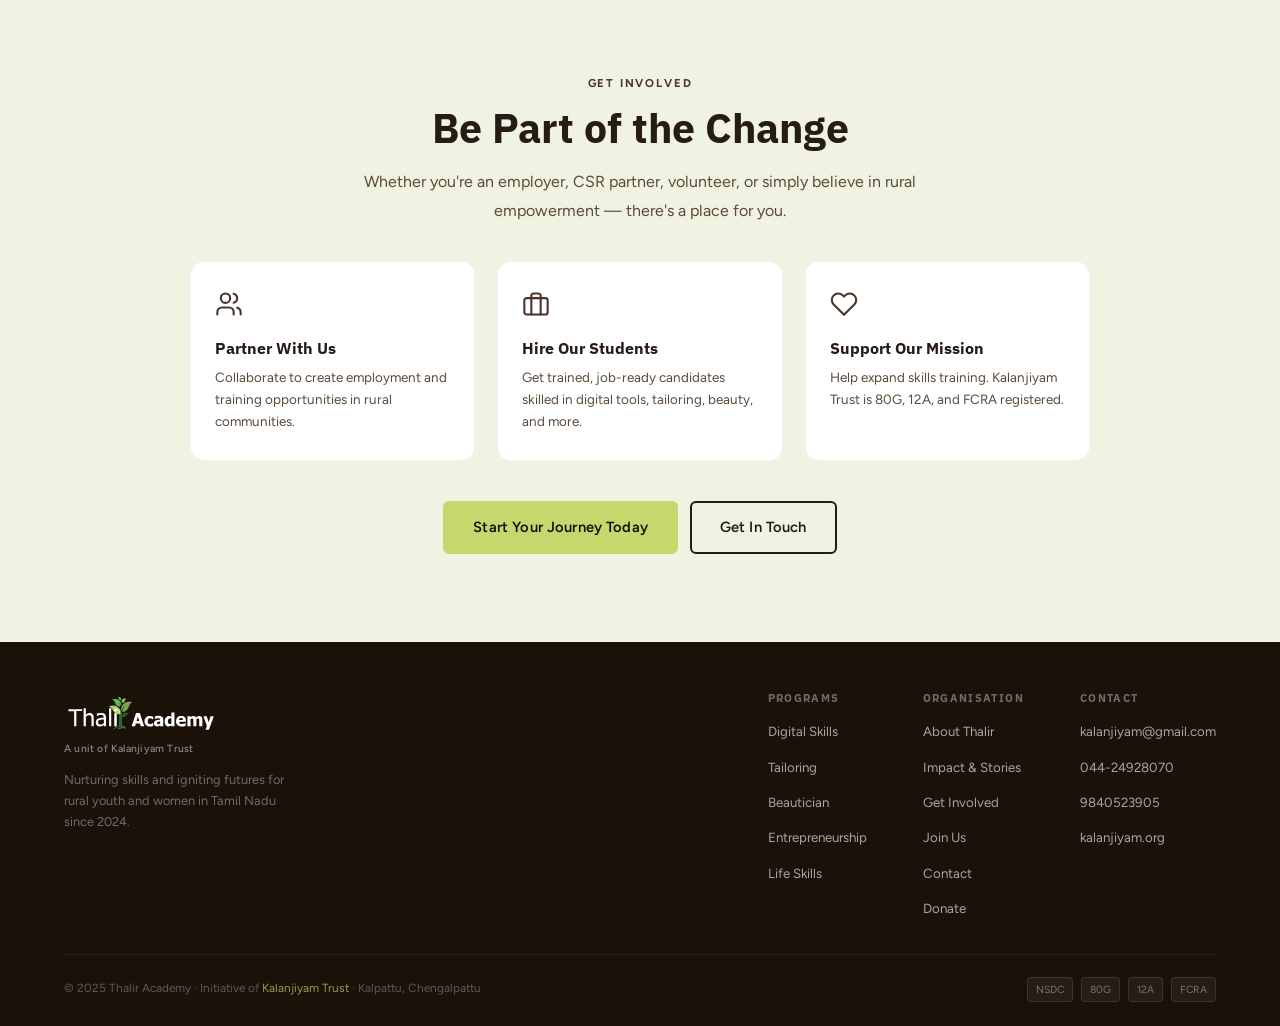
==== commit 5514cacd: "fix: donor strip seamless loop - exactly 2 sets for translateX(-50%)" ====
--- a/index.html
+++ b/index.html
@@ -201,13 +201,7 @@
     <h2 class="ds-title">Our Donors &amp; Partners</h2>
   </div>
   <div class="slider-wrap">
-    <div class="slider-inner">
-      <div class="donor-item donor-aasai"><img src="https://thalir-academy-experiment.vercel.app/assets/images/aasai.png" alt="Aasai Foundation"></div>
-      <div class="donor-item"><img src="https://thalir-academy-experiment.vercel.app/assets/images/idrf.svg" alt="IDRF"></div>
-      <div class="donor-item"><img src="https://thalir-academy-experiment.vercel.app/assets/images/sharecare.svg" alt="Share &amp; Care Foundation"></div>
-      <div class="donor-item donor-kalanjiyam"><img src="https://thalir-academy-experiment.vercel.app/assets/images/kalanjiyam-trust.png" alt="Kalanjiyam Trust"></div>
-      <div class="donor-item"><img src="https://thalir-academy-experiment.vercel.app/assets/images/icrdce.svg" alt="ICRDCE"></div>
-      <div class="donor-item"><img src="https://thalir-academy-experiment.vercel.app/assets/images/bff.svg" alt="BFF"></div>
+        <div class="slider-inner">
       <div class="donor-item donor-aasai"><img src="https://thalir-academy-experiment.vercel.app/assets/images/aasai.png" alt="Aasai Foundation"></div>
       <div class="donor-item"><img src="https://thalir-academy-experiment.vercel.app/assets/images/idrf.svg" alt="IDRF"></div>
       <div class="donor-item"><img src="https://thalir-academy-experiment.vercel.app/assets/images/sharecare.svg" alt="Share &amp; Care Foundation"></div>
--- a/assets/css/style.css
+++ b/assets/css/style.css
@@ -69,14 +69,14 @@
 .btns{display:flex;gap:12px;flex-wrap:wrap;align-items:center}
 
 /* ============================================================  NAV */
-nav{position:fixed;top:0;left:0;right:0;z-index:200;background:rgba(255,255,255,.98);backdrop-filter:blur(14px);height:66px;padding:0 5%;display:flex;align-items:center;justify-content:space-between;border-bottom:1px solid rgba(38,28,21,.1);box-shadow:0 2px 12px rgba(38,28,21,.06)}
+nav{position:fixed;top:0;left:0;right:0;z-index:200;background:rgba(255,255,255,.98);backdrop-filter:blur(14px);height:auto;min-height:66px;padding:10px 5%;display:flex;align-items:center;justify-content:space-between;border-bottom:1px solid rgba(38,28,21,.1);box-shadow:0 2px 12px rgba(38,28,21,.06)}
 .nav-logo{display:flex;flex-direction:column;align-items:flex-start;gap:2px}
 .nav-logo-text{display:flex;flex-direction:column;gap:2px}
 .nav-logo-sub{font-size:.65rem;color:var(--text-light);font-weight:500;letter-spacing:.02em}
 .logo-mark{width:38px;height:38px;background:linear-gradient(135deg,var(--accent),var(--accent-dark));border-radius:50%;display:flex;align-items:center;justify-content:center;font-size:17px;flex-shrink:0}
 .logo-text .main{font-family:'IBM Plex Sans',sans-serif;font-size:1.08rem;font-weight:700;color:var(--white);display:block;line-height:1}
 .logo-text .sub{font-size:.58rem;color:rgba(197,216,109,.8);letter-spacing:.09em;text-transform:uppercase}
-.nav-logo-img{height:36px;width:auto;display:block;object-fit:contain}
+.nav-logo-img{height:auto;width:130px;display:block;object-fit:contain}
 .footer-logo-img{height:44px;width:auto;display:block;object-fit:contain;margin-bottom:4px}
 .nav-links{display:flex;align-items:center;gap:24px}
 .nav-links a{color:rgba(38,28,21,.75);font-size:.84rem;font-weight:500;transition:color .2s;white-space:nowrap}
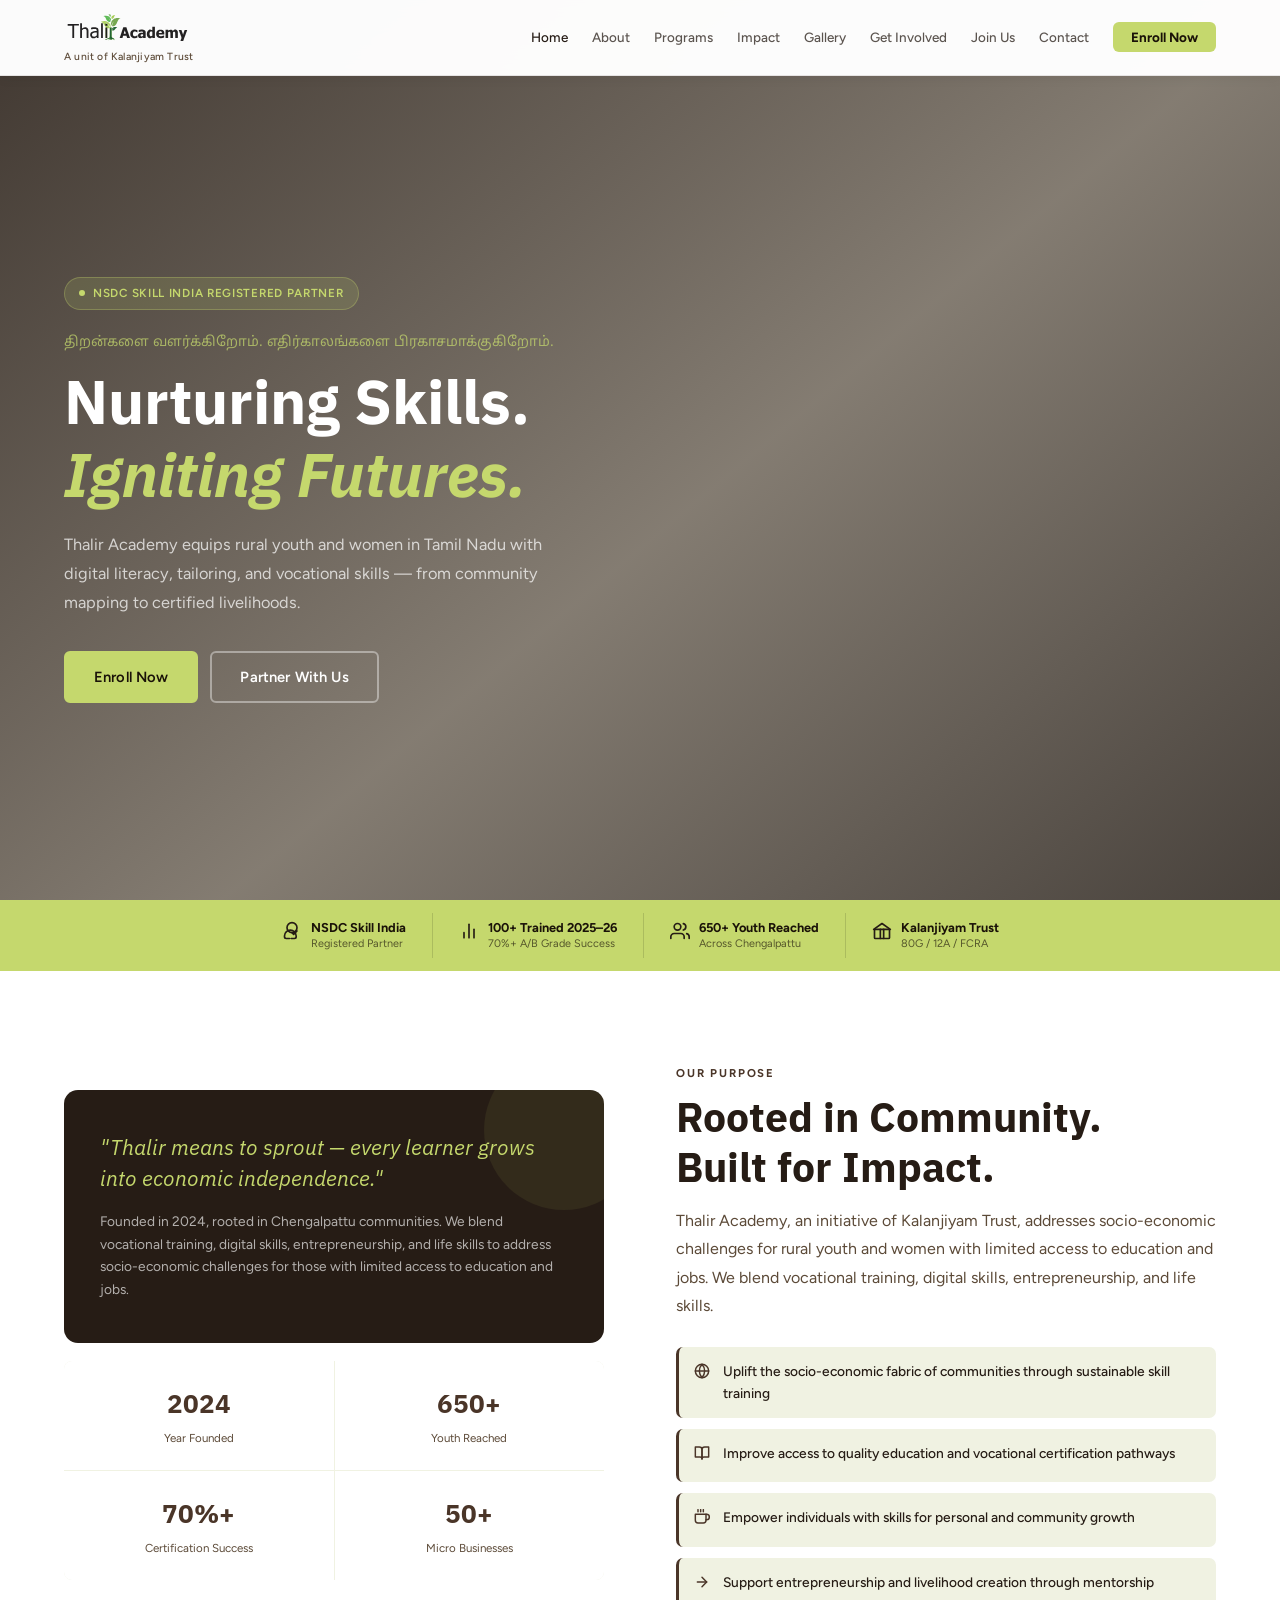
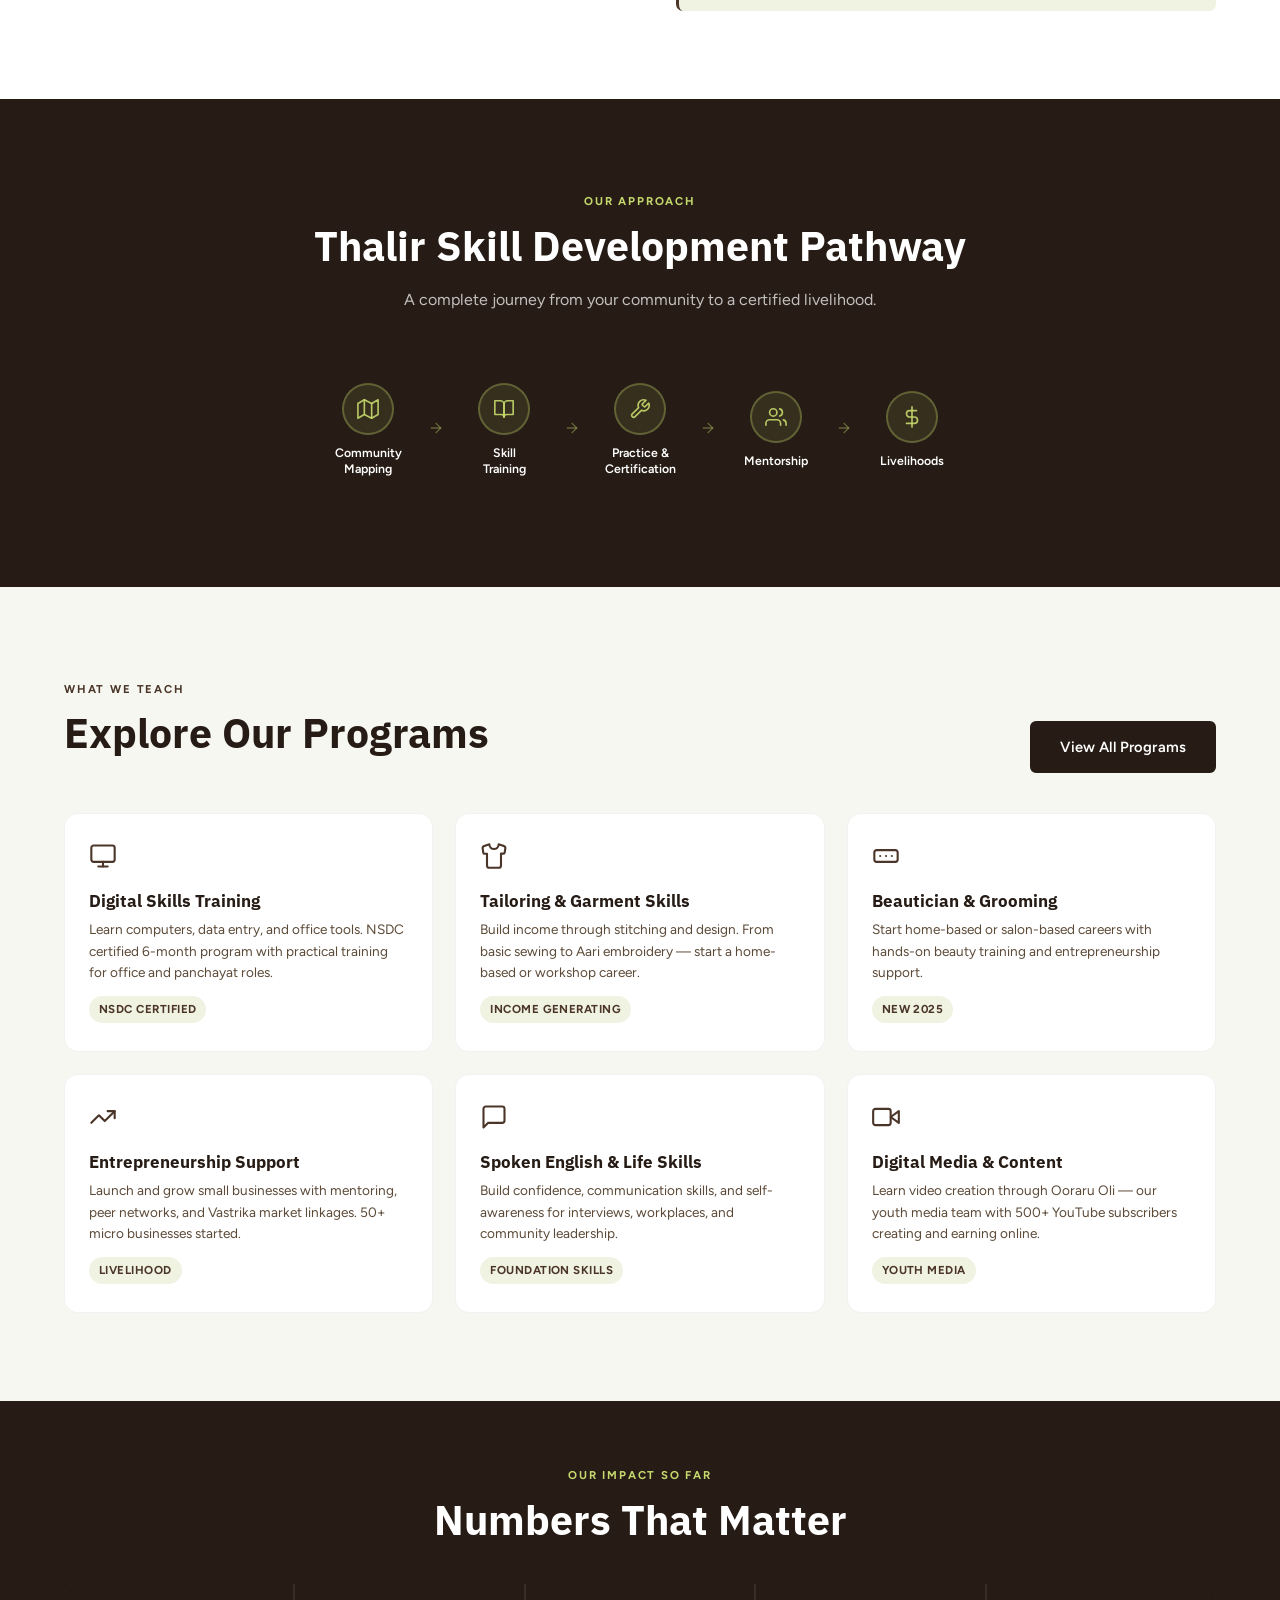
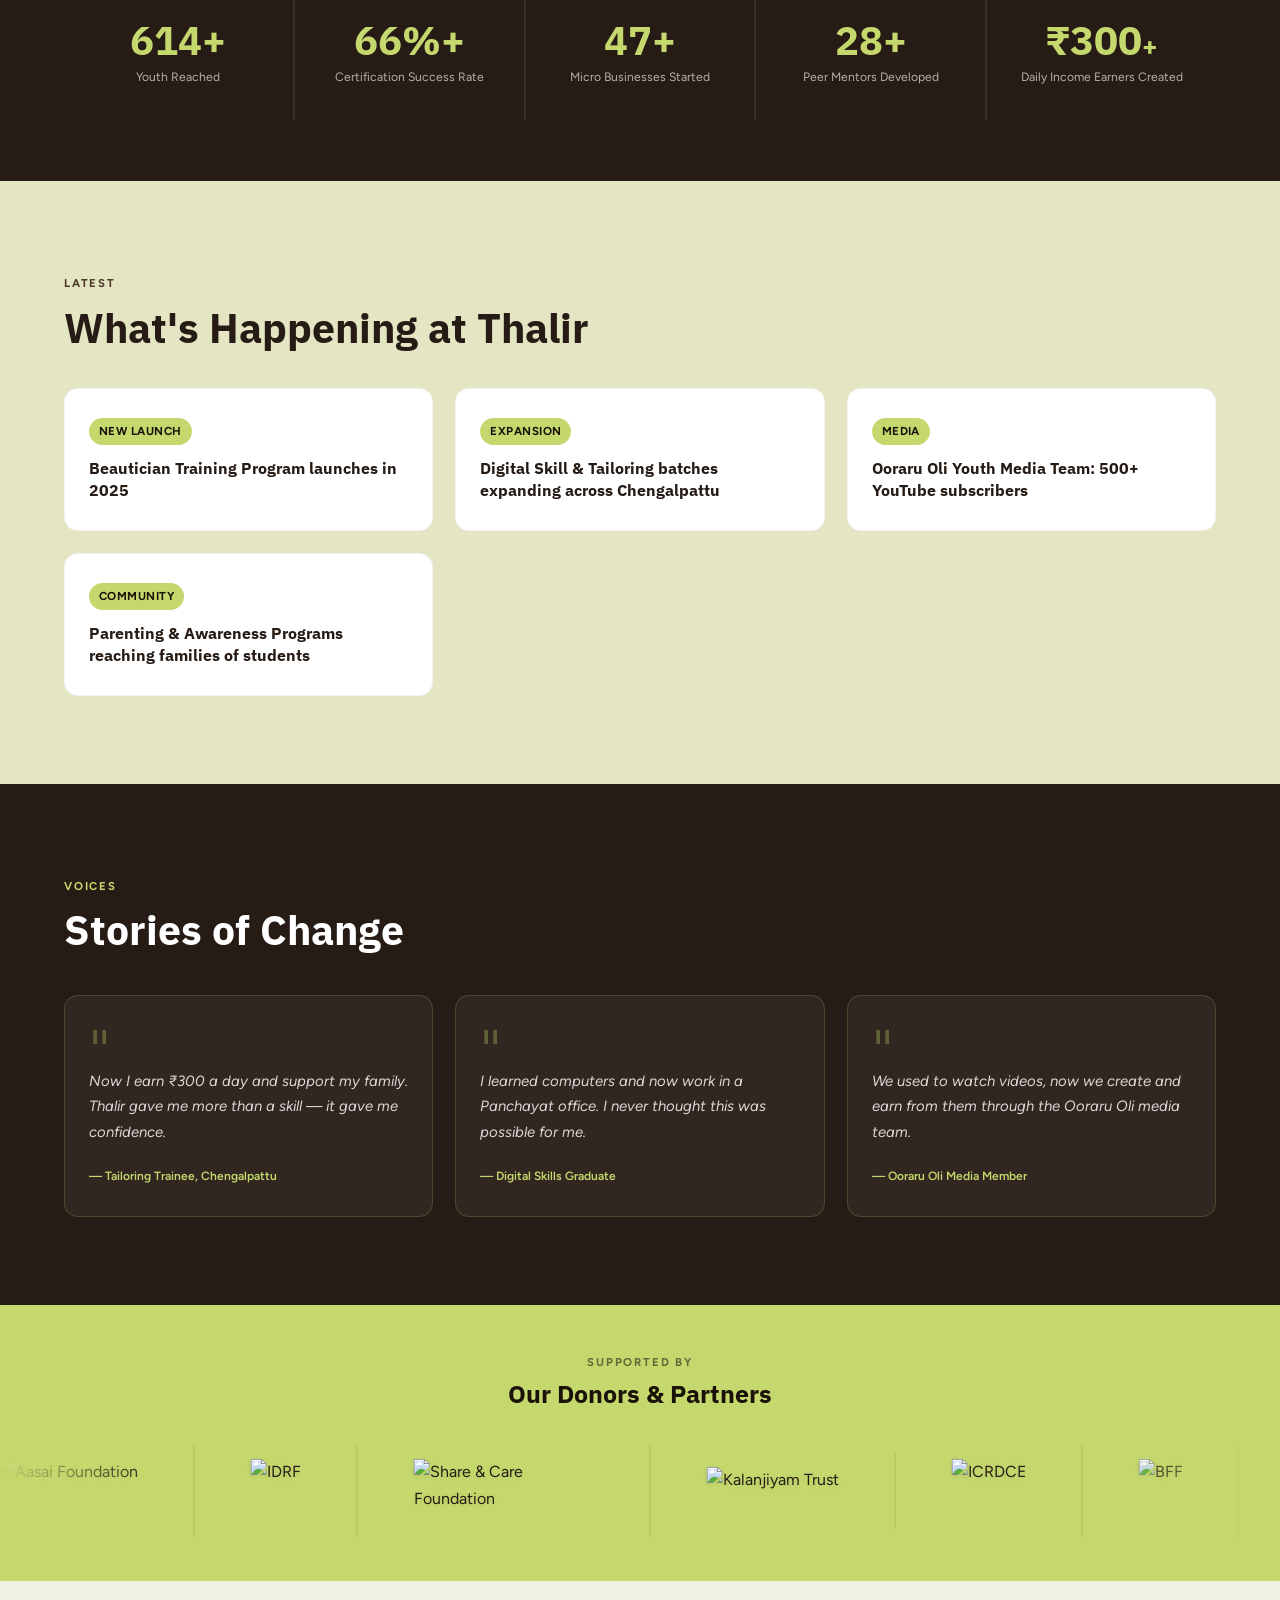
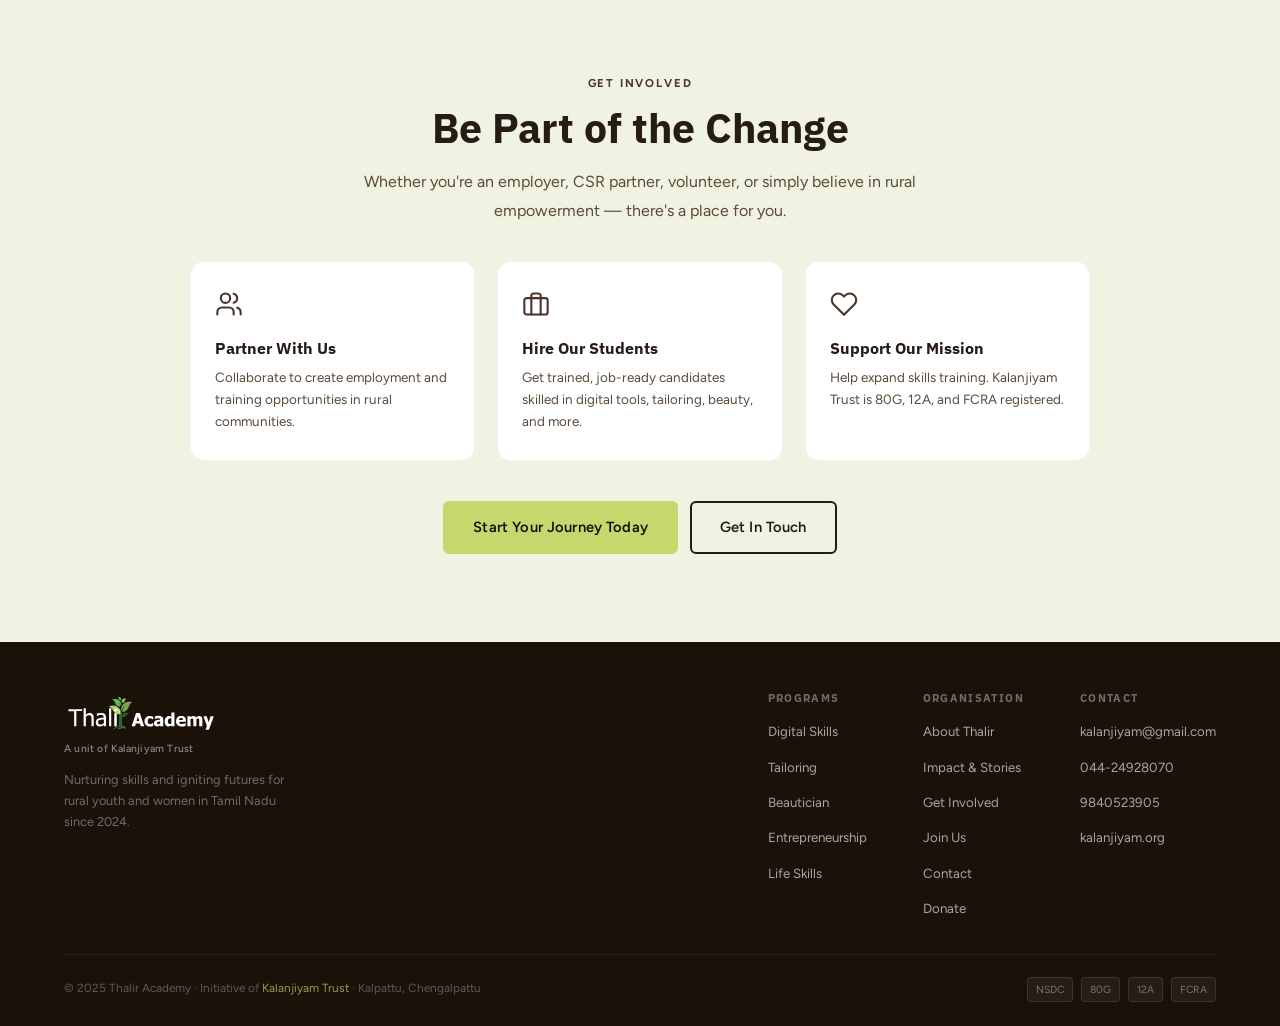
==== commit ff429774: "fix: seamless donor strip using JS requestAnimationFrame instead of CSS animation" ====
--- a/index.html
+++ b/index.html
@@ -185,9 +185,7 @@
 .slider-wrap::before,.slider-wrap::after{content:'';position:absolute;top:0;bottom:0;width:160px;z-index:2;pointer-events:none}
 .slider-wrap::before{left:0;background:linear-gradient(to right,#C5D86D,transparent)}
 .slider-wrap::after{right:0;background:linear-gradient(to left,#C5D86D,transparent)}
-.slider-inner{display:flex;align-items:center;width:max-content;animation:ticker 28s linear infinite}
-.slider-inner:hover{animation-play-state:paused}
-@keyframes ticker{from{transform:translateX(0)}to{transform:translateX(-50%)}}
+.slider-inner{display:flex;align-items:center;width:max-content}
 .donor-item{display:flex;align-items:center;justify-content:center;padding:14px 56px;border-right:1px solid rgba(38,28,21,.12)}
 .donor-item:last-child{border-right:none}
 .donor-item img{height:64px;width:auto;max-width:180px;object-fit:contain;transition:transform .3s ease}
@@ -200,22 +198,46 @@
     <span class="ds-label">Supported By</span>
     <h2 class="ds-title">Our Donors &amp; Partners</h2>
   </div>
-  <div class="slider-wrap">
-        <div class="slider-inner">
+      <div class="slider-wrap" id="donorSliderWrap">
+      <div class="slider-inner" id="donorStrip">
       <div class="donor-item donor-aasai"><img src="https://thalir-academy-experiment.vercel.app/assets/images/aasai.png" alt="Aasai Foundation"></div>
       <div class="donor-item"><img src="https://thalir-academy-experiment.vercel.app/assets/images/idrf.svg" alt="IDRF"></div>
       <div class="donor-item"><img src="https://thalir-academy-experiment.vercel.app/assets/images/sharecare.svg" alt="Share &amp; Care Foundation"></div>
       <div class="donor-item donor-kalanjiyam"><img src="https://thalir-academy-experiment.vercel.app/assets/images/kalanjiyam-trust.png" alt="Kalanjiyam Trust"></div>
       <div class="donor-item"><img src="https://thalir-academy-experiment.vercel.app/assets/images/icrdce.svg" alt="ICRDCE"></div>
       <div class="donor-item"><img src="https://thalir-academy-experiment.vercel.app/assets/images/bff.svg" alt="BFF"></div>
-      <div class="donor-item donor-aasai"><img src="https://thalir-academy-experiment.vercel.app/assets/images/aasai.png" alt="Aasai Foundation"></div>
-      <div class="donor-item"><img src="https://thalir-academy-experiment.vercel.app/assets/images/idrf.svg" alt="IDRF"></div>
-      <div class="donor-item"><img src="https://thalir-academy-experiment.vercel.app/assets/images/sharecare.svg" alt="Share &amp; Care Foundation"></div>
-      <div class="donor-item donor-kalanjiyam"><img src="https://thalir-academy-experiment.vercel.app/assets/images/kalanjiyam-trust.png" alt="Kalanjiyam Trust"></div>
-      <div class="donor-item"><img src="https://thalir-academy-experiment.vercel.app/assets/images/icrdce.svg" alt="ICRDCE"></div>
-      <div class="donor-item"><img src="https://thalir-academy-experiment.vercel.app/assets/images/bff.svg" alt="BFF"></div>
-    </div>
-  </div>
+      </div>
+    </div>
+    <script>
+    (function(){
+      var strip = document.getElementById('donorStrip');
+      // Clone original items so we have seamless loop
+      var items = strip.innerHTML;
+      strip.innerHTML = items + items;
+      var pos = 0;
+      var speed = 0.5;
+      var paused = false;
+      strip.parentElement.addEventListener('mouseenter', function(){ paused = true; });
+      strip.parentElement.addEventListener('mouseleave', function(){ paused = false; });
+      function tick(){
+        if(!paused){
+          pos += speed;
+          var half = strip.scrollWidth / 2;
+          if(pos >= half) pos = 0;
+          strip.style.transform = 'translateX(-' + pos + 'px)';
+        }
+        requestAnimationFrame(tick);
+      }
+      // Wait for images to load before starting
+      var imgs = strip.querySelectorAll('img');
+      var loaded = 0;
+      function onLoad(){ loaded++; if(loaded >= imgs.length) tick(); }
+      imgs.forEach(function(img){
+        if(img.complete) onLoad();
+        else { img.addEventListener('load', onLoad); img.addEventListener('error', onLoad); }
+      });
+    })();
+    </script>
 </section>
 
 <!-- GET INVOLVED CTA -->
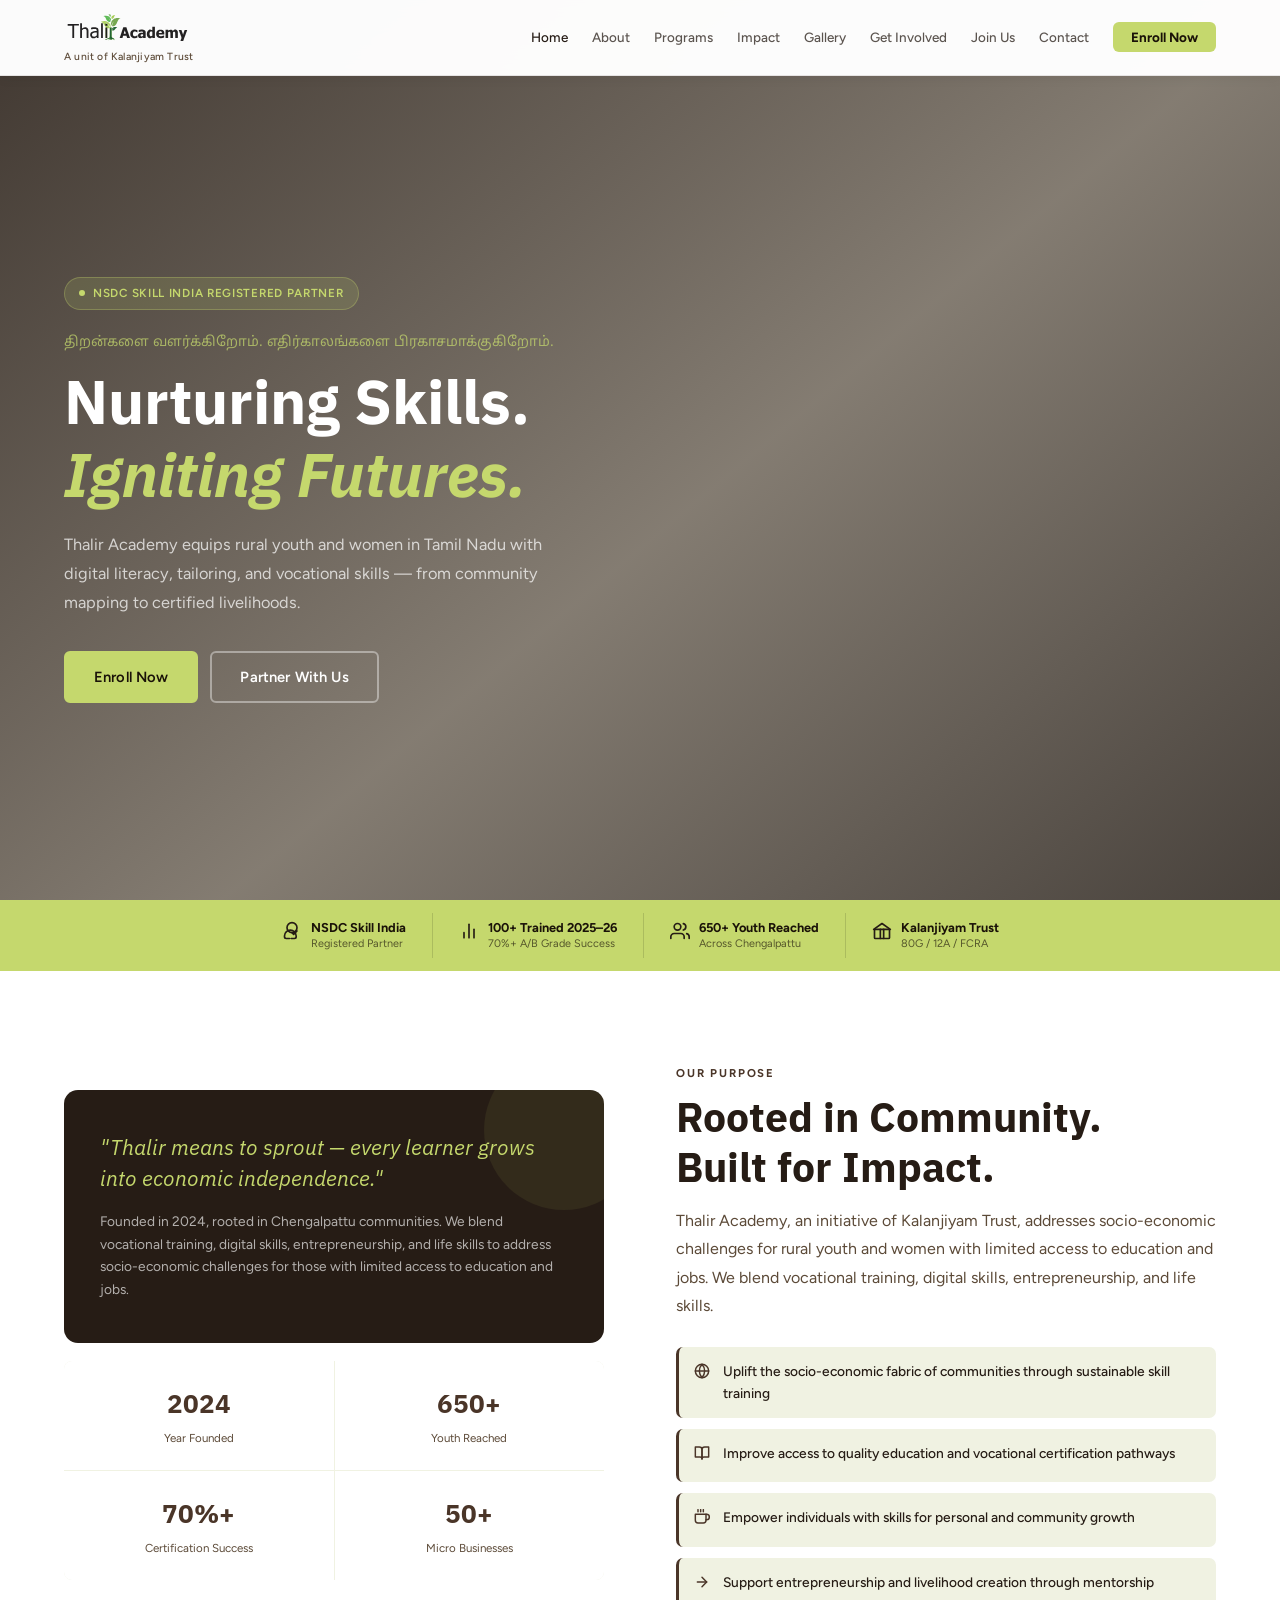
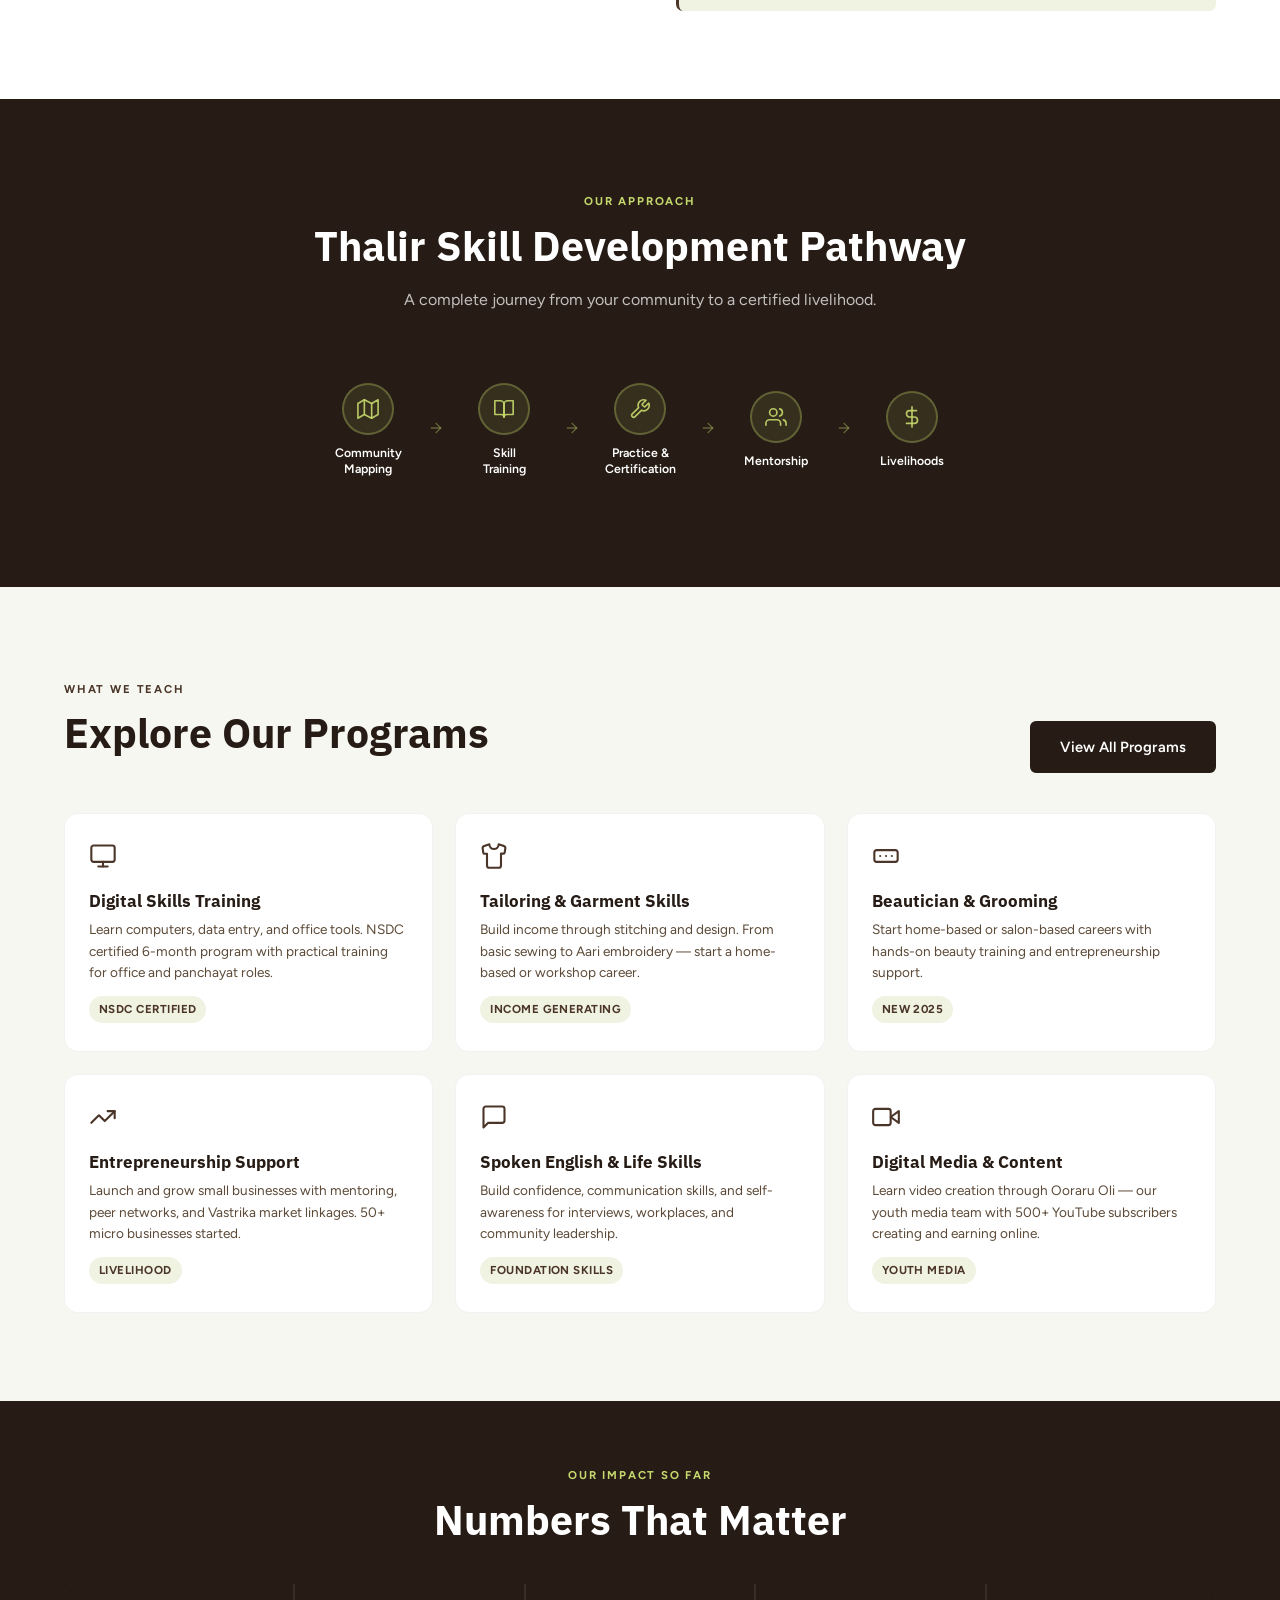
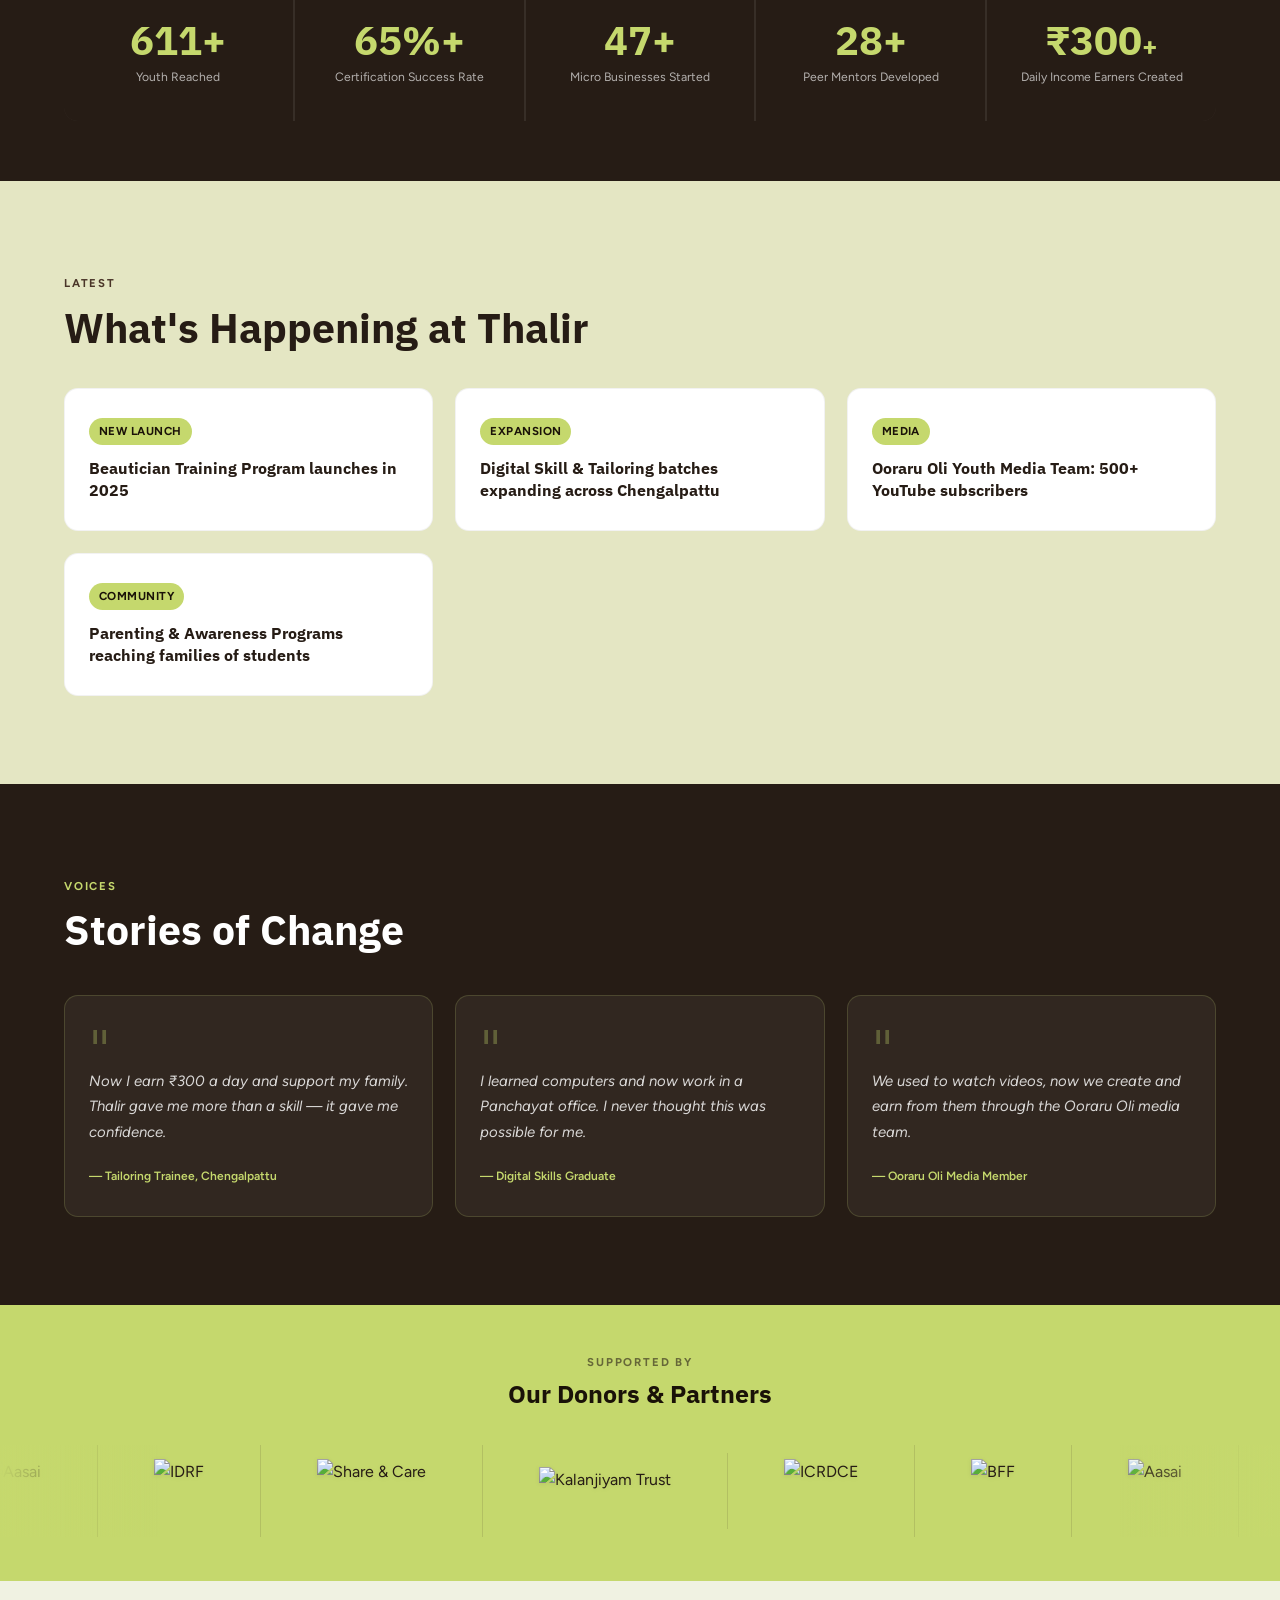
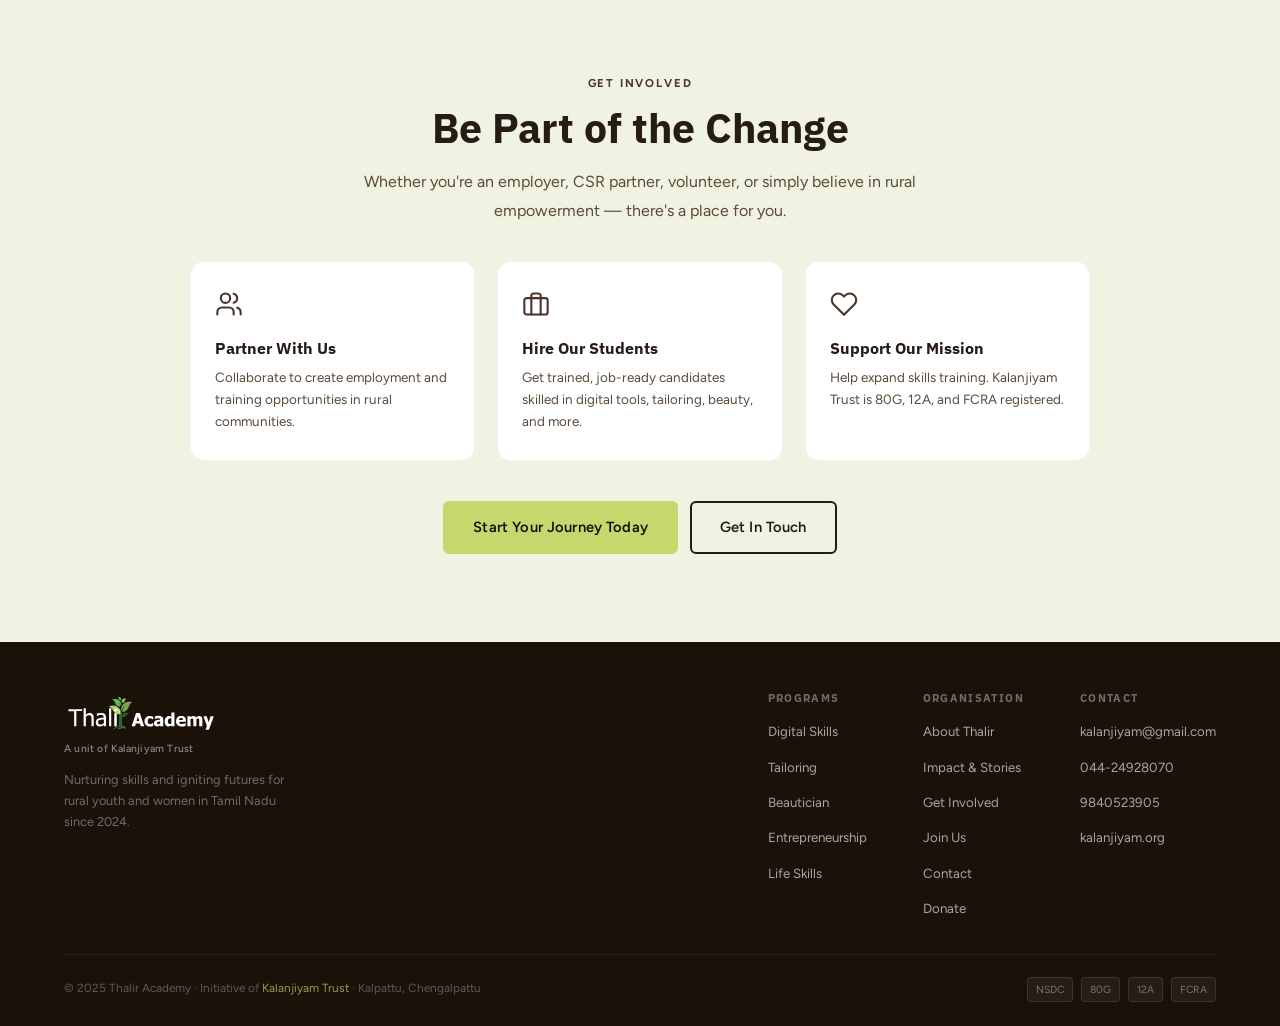
==== commit eb087e09: "fix: bulletproof infinite donor strip - JS rAF with 4 sets, no CSS animation" ====
--- a/index.html
+++ b/index.html
@@ -185,7 +185,7 @@
 .slider-wrap::before,.slider-wrap::after{content:'';position:absolute;top:0;bottom:0;width:160px;z-index:2;pointer-events:none}
 .slider-wrap::before{left:0;background:linear-gradient(to right,#C5D86D,transparent)}
 .slider-wrap::after{right:0;background:linear-gradient(to left,#C5D86D,transparent)}
-.slider-inner{display:flex;align-items:center;width:max-content}
+.slider-inner{display:flex;align-items:center;width:max-content;will-change:transform}
 .donor-item{display:flex;align-items:center;justify-content:center;padding:14px 56px;border-right:1px solid rgba(38,28,21,.12)}
 .donor-item:last-child{border-right:none}
 .donor-item img{height:64px;width:auto;max-width:180px;object-fit:contain;transition:transform .3s ease}
@@ -198,47 +198,28 @@
     <span class="ds-label">Supported By</span>
     <h2 class="ds-title">Our Donors &amp; Partners</h2>
   </div>
-      <div class="slider-wrap" id="donorSliderWrap">
-      <div class="slider-inner" id="donorStrip">
-      <div class="donor-item donor-aasai"><img src="https://thalir-academy-experiment.vercel.app/assets/images/aasai.png" alt="Aasai Foundation"></div>
-      <div class="donor-item"><img src="https://thalir-academy-experiment.vercel.app/assets/images/idrf.svg" alt="IDRF"></div>
-      <div class="donor-item"><img src="https://thalir-academy-experiment.vercel.app/assets/images/sharecare.svg" alt="Share &amp; Care Foundation"></div>
-      <div class="donor-item donor-kalanjiyam"><img src="https://thalir-academy-experiment.vercel.app/assets/images/kalanjiyam-trust.png" alt="Kalanjiyam Trust"></div>
-      <div class="donor-item"><img src="https://thalir-academy-experiment.vercel.app/assets/images/icrdce.svg" alt="ICRDCE"></div>
-      <div class="donor-item"><img src="https://thalir-academy-experiment.vercel.app/assets/images/bff.svg" alt="BFF"></div>
-      </div>
-    </div>
-    <script>
-    (function(){
-      var strip = document.getElementById('donorStrip');
-      // Clone original items so we have seamless loop
-      var items = strip.innerHTML;
-      strip.innerHTML = items + items;
-      var pos = 0;
-      var speed = 0.5;
-      var paused = false;
-      strip.parentElement.addEventListener('mouseenter', function(){ paused = true; });
-      strip.parentElement.addEventListener('mouseleave', function(){ paused = false; });
-      function tick(){
-        if(!paused){
-          pos += speed;
-          var half = strip.scrollWidth / 2;
-          if(pos >= half) pos = 0;
-          strip.style.transform = 'translateX(-' + pos + 'px)';
-        }
-        requestAnimationFrame(tick);
-      }
-      // Wait for images to load before starting
-      var imgs = strip.querySelectorAll('img');
-      var loaded = 0;
-      function onLoad(){ loaded++; if(loaded >= imgs.length) tick(); }
-      imgs.forEach(function(img){
-        if(img.complete) onLoad();
-        else { img.addEventListener('load', onLoad); img.addEventListener('error', onLoad); }
-      });
-    })();
-    </script>
-</section>
+    <div class="slider-wrap">
+    <div class="slider-inner" id="ds"><div class="donor-item donor-aasai"><img src="https://thalir-academy-experiment.vercel.app/assets/images/aasai.png" alt="Aasai"></div><div class="donor-item"><img src="https://thalir-academy-experiment.vercel.app/assets/images/idrf.svg" alt="IDRF"></div><div class="donor-item"><img src="https://thalir-academy-experiment.vercel.app/assets/images/sharecare.svg" alt="Share &amp; Care"></div><div class="donor-item donor-kalanjiyam"><img src="https://thalir-academy-experiment.vercel.app/assets/images/kalanjiyam-trust.png" alt="Kalanjiyam Trust"></div><div class="donor-item"><img src="https://thalir-academy-experiment.vercel.app/assets/images/icrdce.svg" alt="ICRDCE"></div><div class="donor-item"><img src="https://thalir-academy-experiment.vercel.app/assets/images/bff.svg" alt="BFF"></div><div class="donor-item donor-aasai"><img src="https://thalir-academy-experiment.vercel.app/assets/images/aasai.png" alt="Aasai"></div><div class="donor-item"><img src="https://thalir-academy-experiment.vercel.app/assets/images/idrf.svg" alt="IDRF"></div><div class="donor-item"><img src="https://thalir-academy-experiment.vercel.app/assets/images/sharecare.svg" alt="Share &amp; Care"></div><div class="donor-item donor-kalanjiyam"><img src="https://thalir-academy-experiment.vercel.app/assets/images/kalanjiyam-trust.png" alt="Kalanjiyam Trust"></div><div class="donor-item"><img src="https://thalir-academy-experiment.vercel.app/assets/images/icrdce.svg" alt="ICRDCE"></div><div class="donor-item"><img src="https://thalir-academy-experiment.vercel.app/assets/images/bff.svg" alt="BFF"></div><div class="donor-item donor-aasai"><img src="https://thalir-academy-experiment.vercel.app/assets/images/aasai.png" alt="Aasai"></div><div class="donor-item"><img src="https://thalir-academy-experiment.vercel.app/assets/images/idrf.svg" alt="IDRF"></div><div class="donor-item"><img src="https://thalir-academy-experiment.vercel.app/assets/images/sharecare.svg" alt="Share &amp; Care"></div><div class="donor-item donor-kalanjiyam"><img src="https://thalir-academy-experiment.vercel.app/assets/images/kalanjiyam-trust.png" alt="Kalanjiyam Trust"></div><div class="donor-item"><img src="https://thalir-academy-experiment.vercel.app/assets/images/icrdce.svg" alt="ICRDCE"></div><div class="donor-item"><img src="https://thalir-academy-experiment.vercel.app/assets/images/bff.svg" alt="BFF"></div><div class="donor-item donor-aasai"><img src="https://thalir-academy-experiment.vercel.app/assets/images/aasai.png" alt="Aasai"></div><div class="donor-item"><img src="https://thalir-academy-experiment.vercel.app/assets/images/idrf.svg" alt="IDRF"></div><div class="donor-item"><img src="https://thalir-academy-experiment.vercel.app/assets/images/sharecare.svg" alt="Share &amp; Care"></div><div class="donor-item donor-kalanjiyam"><img src="https://thalir-academy-experiment.vercel.app/assets/images/kalanjiyam-trust.png" alt="Kalanjiyam Trust"></div><div class="donor-item"><img src="https://thalir-academy-experiment.vercel.app/assets/images/icrdce.svg" alt="ICRDCE"></div><div class="donor-item"><img src="https://thalir-academy-experiment.vercel.app/assets/images/bff.svg" alt="BFF"></div></div>
+  </div>
+  <script>
+  !function(){
+    var el=document.getElementById('ds');
+    var x=0, spd=0.6, stop=false;
+    el.parentElement.addEventListener('mouseenter',function(){stop=true});
+    el.parentElement.addEventListener('mouseleave',function(){stop=false});
+    function run(){
+      if(!stop) x+=spd;
+      // half = one full set width
+      var half=el.scrollWidth/4;
+      if(x>=half) x-=half;
+      el.style.transform='translateX(-'+x+'px)';
+      requestAnimationFrame(run);
+    }
+    // start immediately — 4 sets means plenty of buffer while images load
+    run();
+  }();
+  </script>
+  </section>
 
 <!-- GET INVOLVED CTA -->
 <section style="background:var(--bg-pale);text-align:center">
